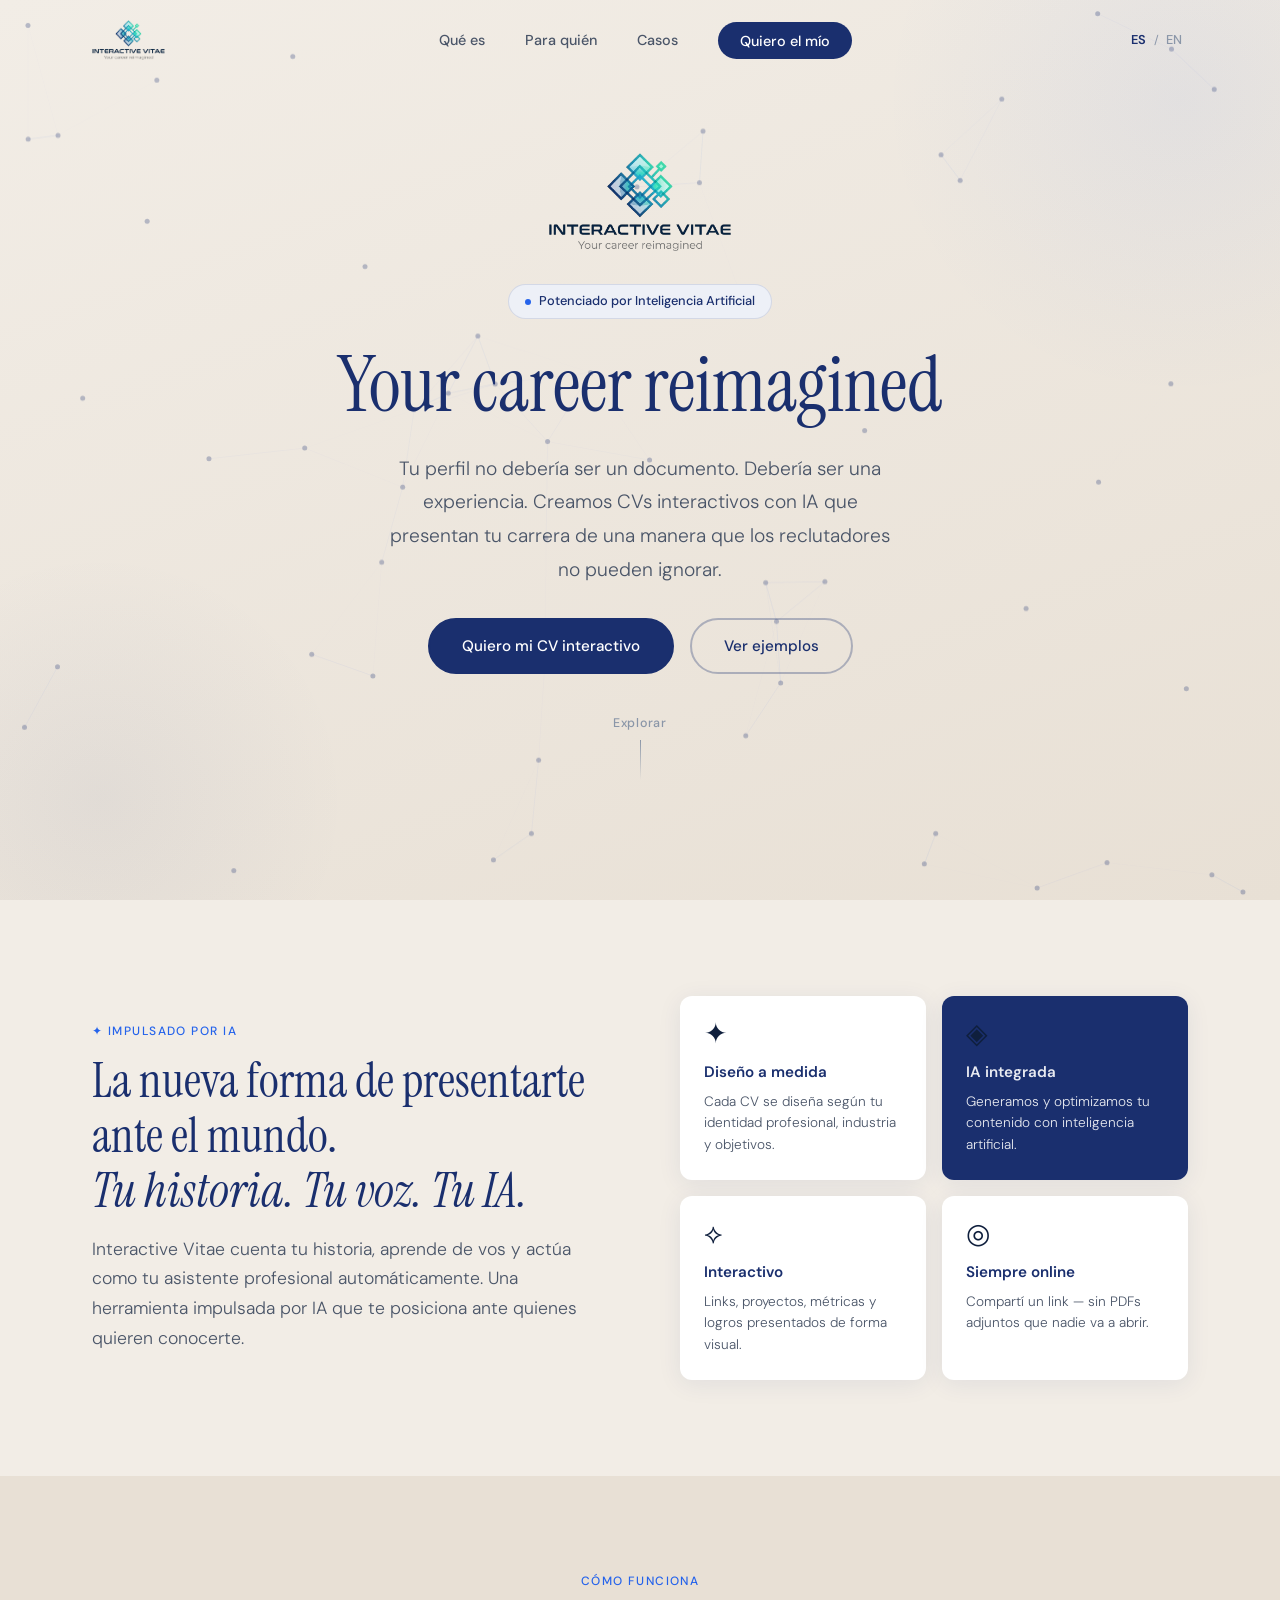
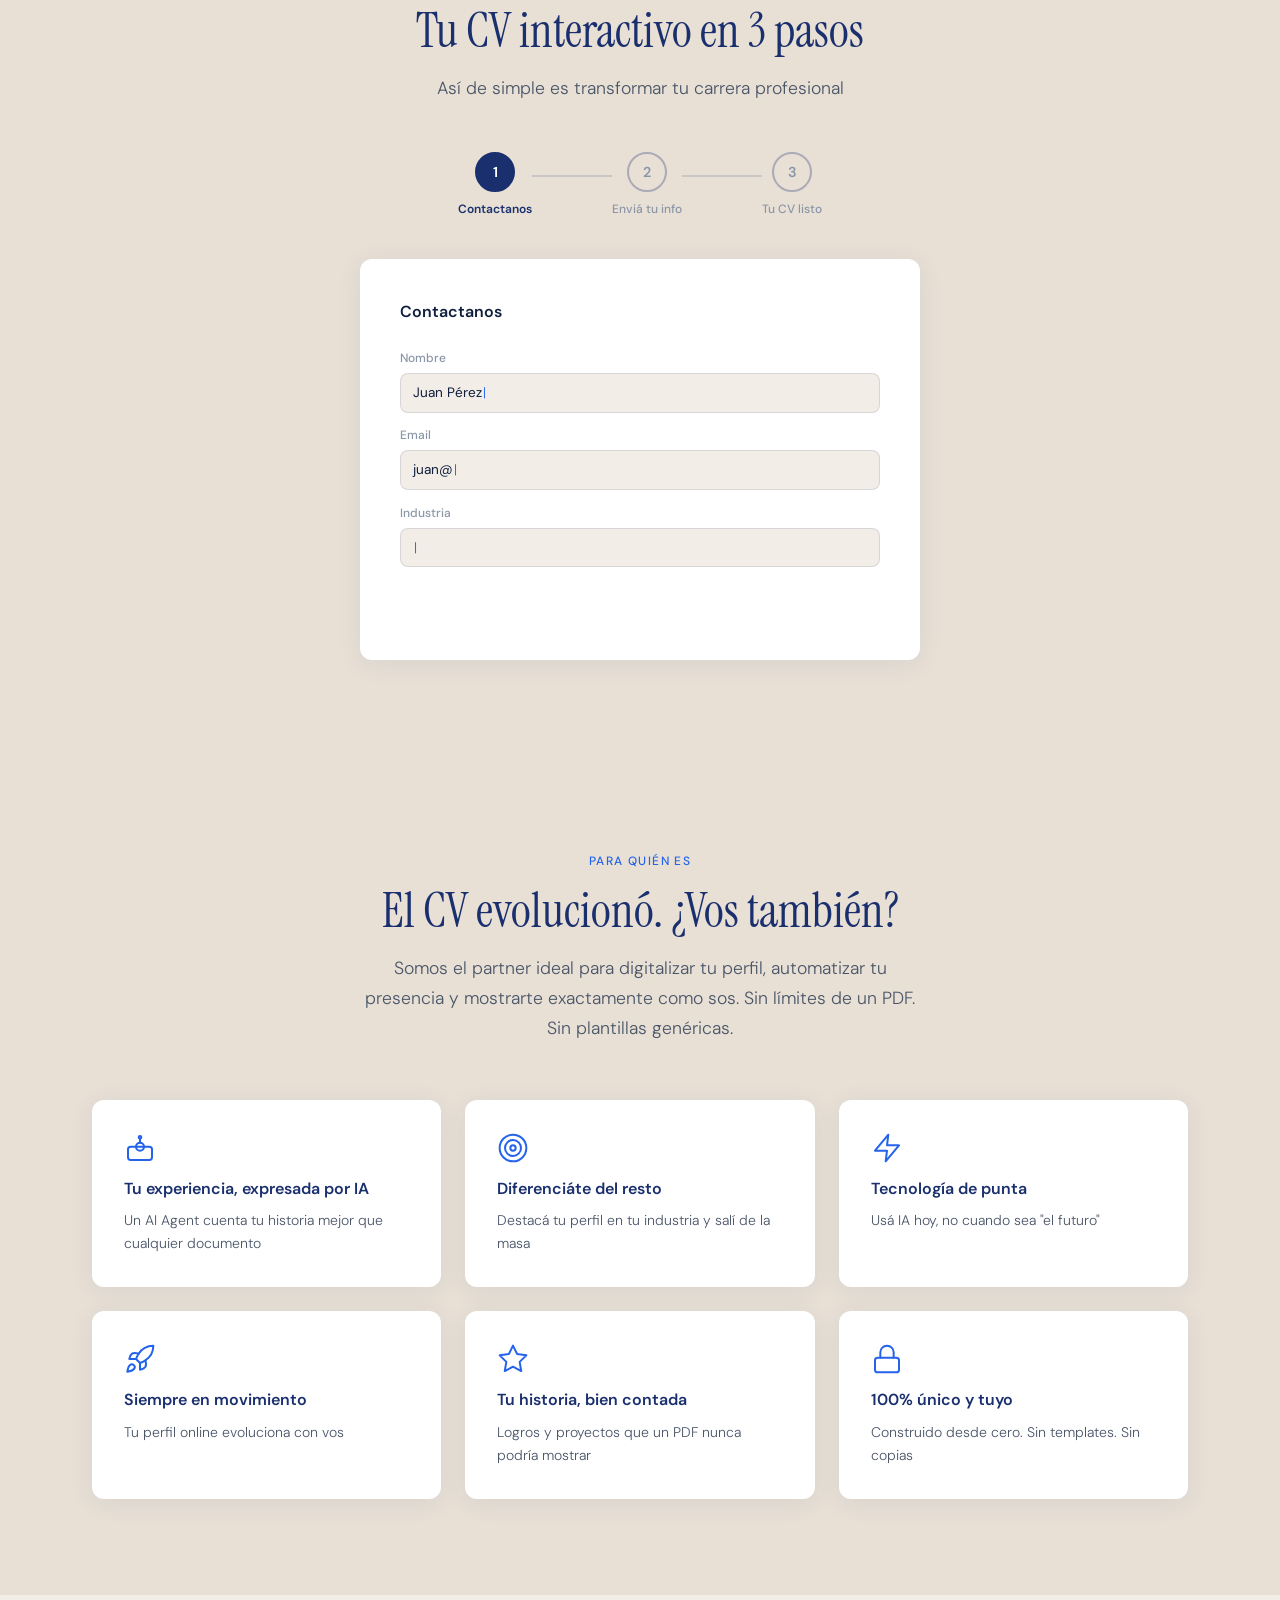
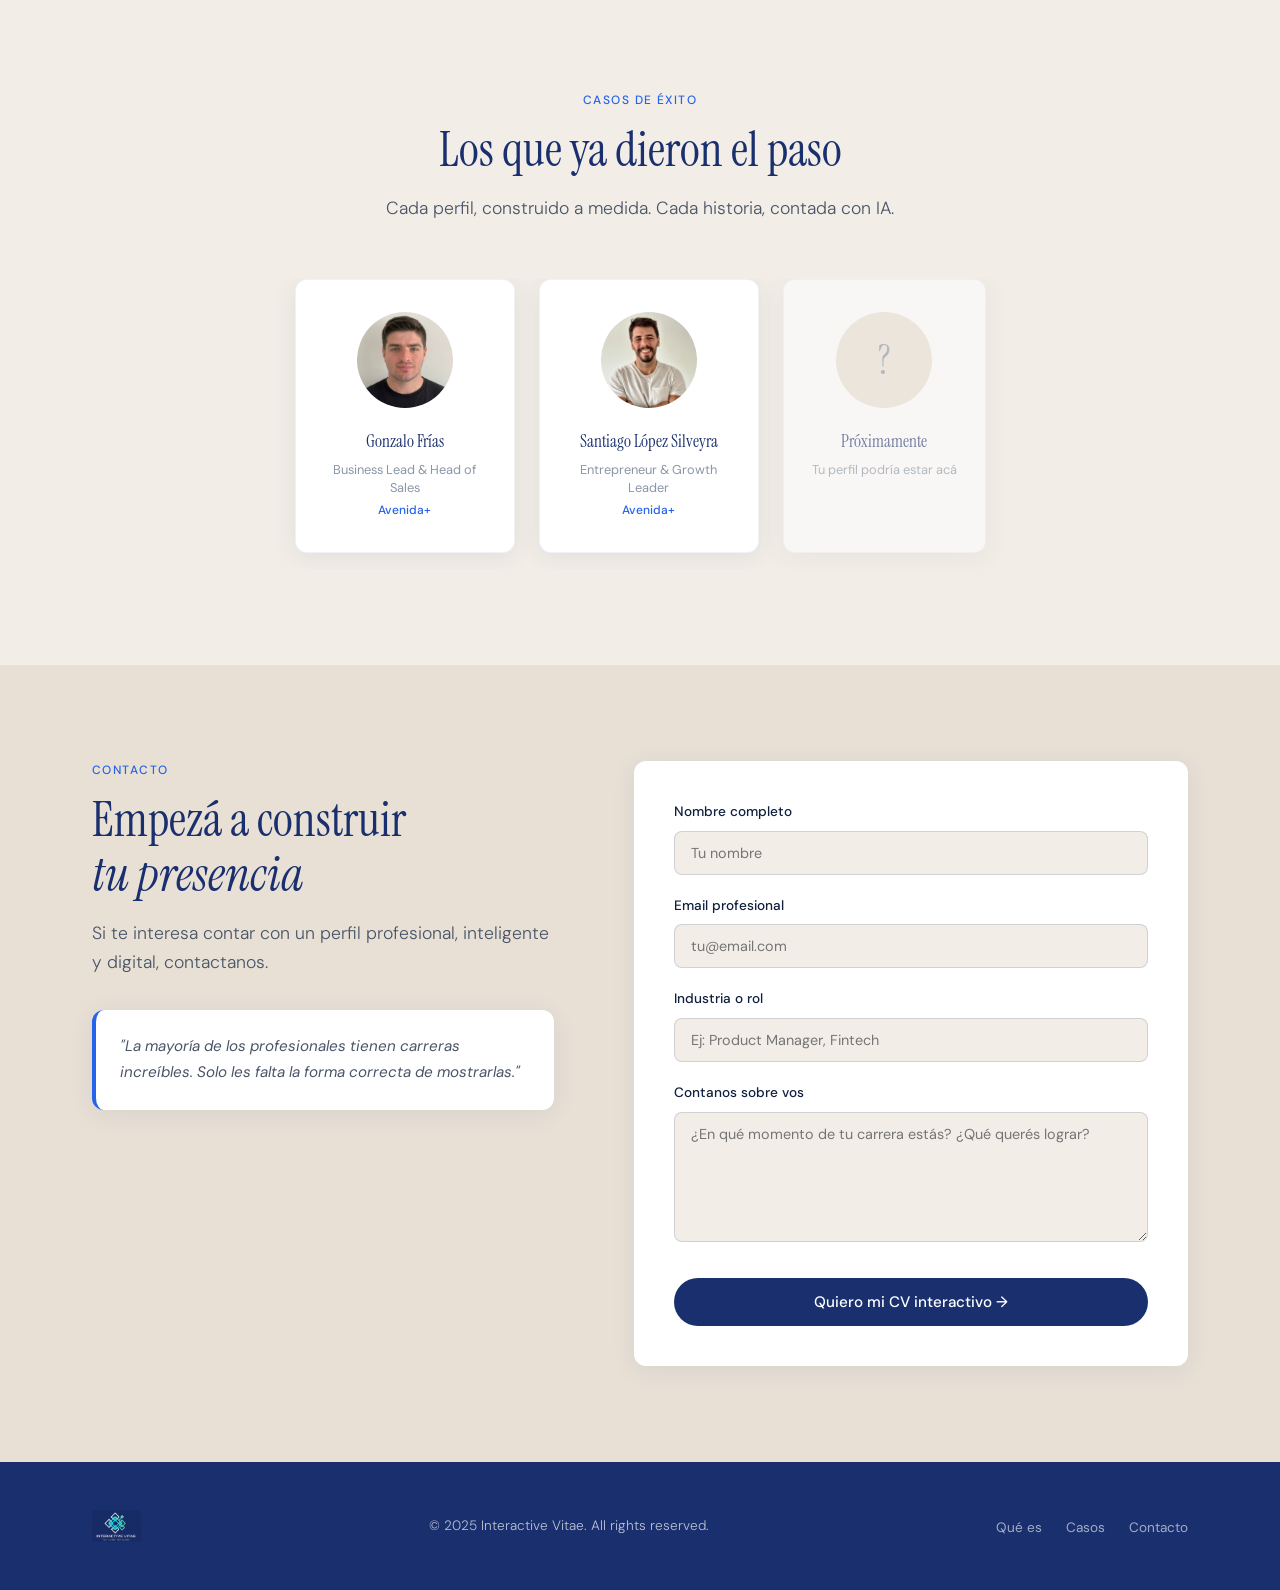
==== index.html @ f50112af "feat: add #demo section (hidden) - ready for future activation" ====
<!DOCTYPE html>
<html lang="es">
<head>
  <meta charset="UTF-8" />
  <meta name="viewport" content="width=device-width, initial-scale=1.0" />
  <title>Interactive Vitae — Your career reimagined</title>
  <meta name="description" content="Interactive Vitae crea CVs interactivos con inteligencia artificial que hacen que tu carrera destaque. Presentá tu perfil profesional de una manera que nunca antes fue posible." />
  <meta property="og:title" content="Interactive Vitae — Your career reimagined" />
  <meta property="og:description" content="CVs interactivos con IA para profesionales que quieren destacar." />
  <meta property="og:type" content="website" />
  <meta property="og:image" content="logo.png" />
  <link rel="icon" type="image/png" href="logo.png" />

  <!-- Google Fonts -->
  <link rel="preconnect" href="https://fonts.googleapis.com" />
  <link rel="preconnect" href="https://fonts.gstatic.com" crossorigin />
  <link href="https://fonts.googleapis.com/css2?family=Instrument+Serif:ital@0;1&family=DM+Sans:wght@300;400;500;600&display=swap" rel="stylesheet" />

  <link rel="stylesheet" href="style.css" />
  <link rel="stylesheet" href="demo.css" />
</head>
<body>

  <!-- ============================================
       NAVBAR
       ============================================ -->
  <nav class="navbar" id="navbar">
    <div class="container">
      <a href="#" class="nav-logo" aria-label="Interactive Vitae">
        <img src="logo.png" alt="Interactive Vitae" />
      </a>

      <ul class="nav-links" id="nav-links">
        <li><a href="#que-es" data-i18n="nav.que-es">Qué es</a></li>
        <li><a href="#que-buscamos" data-i18n="nav.para-quien">Para quién</a></li>
        <li><a href="#casos" data-i18n="nav.casos">Casos</a></li>
        <li><a href="#contacto" class="nav-cta" data-i18n="nav.cta">Quiero el mío</a></li>
      </ul>

      <div class="lang-toggle" id="lang-toggle" aria-label="Cambiar idioma">
        <button class="lang-btn active" data-lang="es">ES</button>
        <span class="lang-sep">/</span>
        <button class="lang-btn" data-lang="en">EN</button>
      </div>

      <button class="nav-hamburger" id="hamburger" aria-label="Abrir menú" aria-expanded="false">
        <span></span>
        <span></span>
        <span></span>
      </button>
    </div>
  </nav>


  <!-- ============================================
       HERO
       ============================================ -->
  <section class="hero" id="inicio">
    <canvas id="hero-canvas" aria-hidden="true"></canvas>
    <div class="container">
      <div class="hero-inner">

        <img src="logo.png" alt="Interactive Vitae" class="hero-logo fade-in" />

        <span class="hero-badge fade-in fade-in-delay-1">
          <span class="dot"></span>
          <span data-i18n="hero.badge">Potenciado por Inteligencia Artificial</span>
        </span>

        <h1 class="fade-in fade-in-delay-2" data-i18n="hero.title">Your career reimagined</h1>

        <p class="hero-subtitle fade-in fade-in-delay-3" data-i18n="hero.subtitle">
          Tu perfil no debería ser un documento. Debería ser una experiencia.
          Creamos CVs interactivos con IA que presentan tu carrera de una
          manera que los reclutadores no pueden ignorar.
        </p>

        <div class="hero-actions fade-in fade-in-delay-4">
          <a href="mailto:interactivevitae@gmail.com?subject=Quiero%20mi%20CV%20interactivo" class="btn btn-primary" data-i18n="hero.btn-primary">Quiero mi CV interactivo</a>
          <a href="#casos" class="btn btn-outline" data-i18n="hero.btn-outline">Ver ejemplos</a>
        </div>

        <div class="hero-scroll fade-in fade-in-delay-5">
          <span data-i18n="hero.scroll">Explorar</span>
          <div class="scroll-line"></div>
        </div>

      </div>
    </div>
  </section>


  <!-- ============================================
       QUE ES INTERACTIVE VITAE
       ============================================ -->
  <section class="que-es" id="que-es">
    <div class="container">

      <div class="que-es-text">
        <p class="section-label fade-in" data-i18n="que-es.label">✦ IMPULSADO POR IA</p>
        <h2 class="section-title fade-in fade-in-delay-1" data-i18n="que-es.title">La nueva forma de presentarte ante el mundo.<br /><em>Tu historia. Tu voz. Tu IA.</em></h2>
        <p class="section-subtitle fade-in fade-in-delay-2" data-i18n="que-es.subtitle">
          Interactive Vitae cuenta tu historia, aprende de vos y actúa como tu asistente profesional automáticamente. Una herramienta impulsada por IA que te posiciona ante quienes quieren conocerte.
        </p>
      </div>

      <div class="que-es-cards">
        <div class="feature-card fade-in">
          <div class="feature-icon">✦</div>
          <h3 data-i18n="que-es.card1.title">Diseño a medida</h3>
          <p data-i18n="que-es.card1.body">Cada CV se diseña según tu identidad profesional, industria y objetivos.</p>
        </div>
        <div class="feature-card accent fade-in fade-in-delay-1">
          <div class="feature-icon">◈</div>
          <h3 data-i18n="que-es.card2.title">IA integrada</h3>
          <p data-i18n="que-es.card2.body">Generamos y optimizamos tu contenido con inteligencia artificial.</p>
        </div>
        <div class="feature-card fade-in fade-in-delay-2">
          <div class="feature-icon">⟡</div>
          <h3 data-i18n="que-es.card3.title">Interactivo</h3>
          <p data-i18n="que-es.card3.body">Links, proyectos, métricas y logros presentados de forma visual.</p>
        </div>
        <div class="feature-card fade-in fade-in-delay-3">
          <div class="feature-icon">◎</div>
          <h3 data-i18n="que-es.card4.title">Siempre online</h3>
          <p data-i18n="que-es.card4.body">Compartí un link — sin PDFs adjuntos que nadie va a abrir.</p>
        </div>
      </div>

    </div>
  </section>


  <!-- ============================================
       CÓMO FUNCIONA
       ============================================ -->
  <section class="como-funciona" id="como-funciona">
    <div class="container">

      <div class="como-funciona-header">
        <p class="section-label fade-in" data-i18n="como.label">CÓMO FUNCIONA</p>
        <h2 class="section-title fade-in fade-in-delay-1" data-i18n="como.title">Tu CV interactivo en 3 pasos</h2>
        <p class="section-subtitle fade-in fade-in-delay-2" data-i18n="como.subtitle">Así de simple es transformar tu carrera profesional</p>
      </div>

      <!-- Indicador de pasos -->
      <div class="como-steps fade-in fade-in-delay-3" id="como-steps">
        <div class="como-step active" data-step="1">
          <div class="step-circle">1</div>
          <span class="step-label" data-i18n="como.step1.label">Contactanos</span>
        </div>
        <div class="como-connector"></div>
        <div class="como-step" data-step="2">
          <div class="step-circle">2</div>
          <span class="step-label" data-i18n="como.step2.label">Enviá tu info</span>
        </div>
        <div class="como-connector"></div>
        <div class="como-step" data-step="3">
          <div class="step-circle">3</div>
          <span class="step-label" data-i18n="como.step3.label">Tu CV listo</span>
        </div>
      </div>

      <!-- Card de demo -->
      <div class="como-card fade-in fade-in-delay-4">

        <!-- Panel 1: Formulario -->
        <div class="como-panel active" id="panel-1">
          <h3 class="como-card-title" data-i18n="como.step1.card-title">Contactanos</h3>
          <div class="demo-form">
            <div class="demo-field">
              <label data-i18n="como.step1.field1">Nombre</label>
              <div class="demo-input"><span class="typed-text" id="type-nombre"></span><span class="demo-cursor">|</span></div>
            </div>
            <div class="demo-field">
              <label data-i18n="como.step1.field2">Email</label>
              <div class="demo-input"><span class="typed-text" id="type-email"></span><span class="demo-cursor">|</span></div>
            </div>
            <div class="demo-field">
              <label data-i18n="como.step1.field3">Industria</label>
              <div class="demo-input"><span class="typed-text" id="type-industria"></span><span class="demo-cursor">|</span></div>
            </div>
            <button class="demo-submit" id="demo-btn" data-i18n="como.step1.btn">Enviar →</button>
          </div>
        </div>

        <!-- Panel 2: Upload -->
        <div class="como-panel" id="panel-2">
          <h3 class="como-card-title" data-i18n="como.step2.card-title">Enviá tu info</h3>
          <div class="demo-upload">
            <div class="upload-zone" id="upload-zone">
              <div class="upload-file-icon">
                <svg width="40" height="48" viewBox="0 0 40 48" fill="none">
                  <rect width="40" height="48" rx="6" fill="#e8e0d5"/>
                  <rect x="6" y="20" width="28" height="3" rx="1.5" fill="#1a2f6e" opacity="0.3"/>
                  <rect x="6" y="27" width="22" height="3" rx="1.5" fill="#1a2f6e" opacity="0.2"/>
                  <rect x="6" y="34" width="16" height="3" rx="1.5" fill="#1a2f6e" opacity="0.15"/>
                  <rect x="6" y="10" width="18" height="3" rx="1.5" fill="#2563eb" opacity="0.6"/>
                </svg>
              </div>
              <span class="upload-filename">curriculum.pdf</span>
              <div class="upload-progress-track">
                <div class="upload-progress-bar" id="upload-bar"></div>
              </div>
              <span class="upload-status" id="upload-status" data-i18n="como.step2.uploading">Subiendo...</span>
            </div>
          </div>
        </div>

        <!-- Panel 3: CV interactivo -->
        <div class="como-panel" id="panel-3">
          <div class="browser-mockup">

            <!-- Barra del browser -->
            <div class="browser-bar reveal-item">
              <div class="browser-dots">
                <span class="dot dot-red"></span>
                <span class="dot dot-yellow"></span>
                <span class="dot dot-green"></span>
              </div>
              <div class="browser-url">interactivitae.com/juan-perez</div>
              <div class="browser-actions">
                <span class="browser-btn">AI Guide</span>
                <span class="browser-lang">ES</span>
                <span class="browser-lang">EN</span>
                <span class="browser-icon">☀</span>
              </div>
            </div>

            <!-- Contenido del CV -->
            <div class="browser-content">

              <!-- Header del perfil -->
              <div class="cv-header reveal-item">
                <div class="cv-avatar">JP</div>
                <div class="cv-info">
                  <div class="cv-name">Juan Pérez</div>
                  <div class="cv-role">Software Developer · Buenos Aires</div>
                  <div class="cv-badge">✦ AI-Powered</div>
                </div>
                <div class="cv-header-tags">
                  <span class="cv-tag">React</span>
                  <span class="cv-tag">Node.js</span>
                  <span class="cv-tag">AI/ML</span>
                </div>
              </div>

              <!-- Experiencia + Skills -->
              <div class="cv-body reveal-item">
                <div class="cv-section-title">Experiencia</div>
                <div class="cv-exp-item">
                  <span class="cv-exp-role">Senior Dev</span>
                  <span class="cv-exp-company">MercadoLibre</span>
                  <span class="cv-exp-years">2021–Presente</span>
                </div>
                <div class="cv-exp-item">
                  <span class="cv-exp-role">Full-Stack</span>
                  <span class="cv-exp-company">Globant</span>
                  <span class="cv-exp-years">2019–2021</span>
                </div>
                <div class="cv-section-title" style="margin-top:0.5rem">Skills</div>
                <div class="cv-tags-row">
                  <span class="cv-tag">React</span>
                  <span class="cv-tag">TypeScript</span>
                  <span class="cv-tag">Node.js</span>
                  <span class="cv-tag">Python</span>
                  <span class="cv-tag">AI/ML</span>
                </div>
              </div>

            </div>

            <!-- Widget flotante de chat -->
            <div class="cv-chat-widget" id="cv-chat-widget">
              <div class="chat-panel" id="chat-panel">
                <div class="chat-panel-header">
                  <span class="chat-panel-robot">🤖</span>
                  <span class="chat-panel-title">AI Assistant</span>
                  <span class="chat-panel-online">Online</span>
                </div>
                <div class="chat-panel-body" id="chat-panel-body"></div>
              </div>
              <div class="chat-widget-btn" id="chat-widget-btn">
                <svg width="15" height="15" viewBox="0 0 24 24" fill="none" stroke="white" stroke-width="2.5" stroke-linecap="round" stroke-linejoin="round">
                  <path d="M21 15a2 2 0 0 1-2 2H7l-4 4V5a2 2 0 0 1 2-2h14a2 2 0 0 1 2 2z"/>
                </svg>
              </div>
            </div>

          </div>
        </div>

      </div>
    </div>
  </section>


  <!-- ============================================
       DEMO ANIMADA
       ============================================ -->
  <section id="demo">
    <p class="demo-eyebrow">Interactive Vitae</p>
    <h2 class="demo-title">See it in action</h2>
    <p class="demo-subtitle">Watch your CV come alive</p>

    <div class="demo-progress-bar">
      <div class="demo-progress-fill" id="demoPF"></div>
    </div>

    <div class="demo-browser light" id="demoBrowser">
      <div class="demo-bar light" id="demoBar">
        <div class="demo-dots">
          <span class="demo-dot-r"></span>
          <span class="demo-dot-y"></span>
          <span class="demo-dot-g"></span>
        </div>
        <div class="demo-url light" id="demoUrl">interactivitae.com/juan-perez</div>
        <div class="demo-hbtns">
          <div style="position:relative;display:inline-flex;align-items:center;">
            <button class="demo-guide-btn" id="demoGuideBtn">⊙ AI Guide</button>
            <div class="demo-touch-ring" id="demoTrGuide" style="top:-5px;left:-5px;width:76px;height:28px;border-radius:20px;"></div>
          </div>
          <div style="position:relative;display:inline-flex;align-items:center;">
            <div class="demo-lang-grp" id="demoLangGrp">
              <button class="demo-lang-btn active" id="demoEs">ES</button>
              <button class="demo-lang-btn inactive" id="demoEn">EN</button>
            </div>
            <div class="demo-touch-ring" id="demoTrLang" style="top:-5px;left:-5px;width:52px;height:28px;border-radius:20px;"></div>
          </div>
          <div style="position:relative;display:inline-flex;align-items:center;">
            <button class="demo-theme-btn" id="demoThemeBtn">☀</button>
            <div class="demo-touch-ring" id="demoTrTheme" style="top:-5px;left:-5px;width:30px;height:30px;border-radius:50%;"></div>
          </div>
        </div>
      </div>

      <div class="demo-content light" id="demoContent">
        <div class="demo-cv-layer">

          <div class="demo-profile-row" id="demoPR">
            <div class="demo-avatar" id="demoAv">JP</div>
            <div style="flex:1;">
              <div class="demo-p-name" id="demoPName">Juan Pérez</div>
              <div class="demo-p-role" id="demoPRole">Software Developer · Buenos Aires</div>
              <div style="display:flex;gap:4px;margin-top:3px;flex-wrap:wrap;">
                <span class="demo-chip light" id="dck1">React</span>
                <span class="demo-chip light" id="dck2">Node.js</span>
                <span class="demo-chip light" id="dck3">AI/ML</span>
              </div>
            </div>
            <span class="demo-ai-badge light" id="demoAib">✦ AI-Powered</span>
          </div>

          <div class="demo-section" id="ds0">
            <div class="demo-sec-head light" id="dsh0">
              <span style="font-size:11px;">👤</span>
              <span class="demo-sec-label light" id="dl0">Sobre mí</span>
            </div>
            <div class="demo-exp-card light" id="demoAbout" style="font-size:9px;line-height:1.5;">Software developer with 5+ years building AI-powered web solutions.</div>
            <div class="guide-tip">Your summary — first impression ✦</div>
          </div>

          <div class="demo-section" id="ds1">
            <div class="demo-sec-head light" id="dsh1">
              <span style="font-size:11px;">💼</span>
              <span class="demo-sec-label light" id="dl1">Experiencia</span>
            </div>
            <div class="demo-exp-card light">Senior Dev — MercadoLibre (2021–Present)</div>
            <div class="demo-exp-card light">Full-Stack — Globant (2019–2021)</div>
            <div class="demo-exp-card light">Jr. Developer — Accenture (2017–2019)</div>
            <div class="guide-tip">Work history — most important ✦</div>
          </div>

          <div class="demo-section" id="ds2">
            <div class="demo-sec-head light" id="dsh2">
              <span style="font-size:11px;">⟨⟩</span>
              <span class="demo-sec-label light" id="dl2">Skills</span>
            </div>
            <div style="display:flex;gap:4px;flex-wrap:wrap;">
              <span class="demo-chip light" id="dsk1">React</span>
              <span class="demo-chip light" id="dsk2">TypeScript</span>
              <span class="demo-chip light" id="dsk3">Node.js</span>
              <span class="demo-chip light" id="dsk4">Python</span>
              <span class="demo-chip light" id="dsk5">AI/ML</span>
            </div>
            <div class="guide-tip">Top skills — recruiters scan this ✦</div>
          </div>

          <div class="demo-section" id="ds3">
            <div class="demo-sec-head light" id="dsh3">
              <span style="font-size:11px;">📞</span>
              <span class="demo-sec-label light" id="dl3">Contacto</span>
            </div>
            <div style="display:flex;gap:4px;flex-wrap:wrap;">
              <span class="demo-chip light">LinkedIn</span>
              <span class="demo-chip light">Download CV</span>
              <span class="demo-chip light">Contactar</span>
            </div>
            <div class="guide-tip">Make it easy to reach you ✦</div>
          </div>

        </div>

        <!-- Chat panel -->
        <div class="demo-chat-panel" id="demoChatPanel">
          <div class="demo-chat-header">
            <div style="display:flex;align-items:center;gap:5px;">
              <div class="demo-bot-icon">
                <svg width="12" height="12" viewBox="0 0 24 24" fill="#fff"><path d="M12 2a2 2 0 012 2 2 2 0 01-2 2 2 2 0 01-2-2 2 2 0 012-2zm8 7H4a2 2 0 00-2 2v8a2 2 0 002 2h16a2 2 0 002-2v-8a2 2 0 00-2-2zM9 17H7v-5h2v5zm8 0h-2v-5h2v5zm-4 0h-2v-5h2v5z"/></svg>
              </div>
              <span style="font-size:10px;font-weight:600;color:#fff;">Juan Pérez Personal Assistant</span>
            </div>
            <span class="demo-online">Online</span>
          </div>
          <div class="demo-chat-msgs" id="demoChatMsgs"></div>
        </div>

        <!-- FAB siempre visible -->
        <div class="demo-fab" id="demoFab">
          <svg width="15" height="15" viewBox="0 0 24 24" fill="#fff"><path d="M20 2H4c-1.1 0-2 .9-2 2v18l4-4h14c1.1 0 2-.9 2-2V4c0-1.1-.9-2-2-2z"/></svg>
        </div>
        <div class="demo-touch-ring" id="demoTrFab" style="position:absolute;bottom:5px;right:5px;width:42px;height:42px;border-radius:50%;"></div>

        <!-- CTA -->
        <div class="demo-cta" id="demoCtaScreen">
          <div style="font-size:10px;color:#818cf8;letter-spacing:1.5px;text-transform:uppercase;">Interactive Vitae</div>
          <div class="demo-cta-title">More than a CV.<br><em>Your professional identity.</em></div>
          <p style="font-size:11px;color:#94a3b8;text-align:center;">Let your profile speak for you.</p>
          <button class="demo-cta-btn">Get yours today →</button>
        </div>

      </div>
    </div>

    <p class="demo-caption" id="demoCap"></p>
  </section>


  <!-- ============================================
       QUE BUSCAMOS
       ============================================ -->
  <section class="que-buscamos" id="que-buscamos">
    <div class="container">

      <p class="section-label fade-in" data-i18n="buscamos.label">Para quién es</p>
      <h2 class="section-title fade-in fade-in-delay-1" data-i18n="buscamos.title">Profesionales que quieren<br /><em>más que un PDF</em></h2>
      <p class="section-subtitle fade-in fade-in-delay-2" data-i18n="buscamos.subtitle">
        No hacemos CVs genéricos. Trabajamos con profesionales que entienden que
        su imagen online importa y quieren diferenciarse de verdad.
      </p>

      <div class="buscamos-grid">

        <div class="buscamos-item fade-in">
          <div class="buscamos-icon">
            <svg width="32" height="32" viewBox="0 0 24 24" fill="none" stroke="#2563eb" stroke-width="1.5" stroke-linecap="round" stroke-linejoin="round">
              <rect x="3" y="11" width="18" height="10" rx="2"/><circle cx="12" cy="11" r="3"/><path d="M12 8V5"/><circle cx="12" cy="4" r="1"/>
            </svg>
          </div>
          <h3 data-i18n="buscamos.item1.title">Tu experiencia, expresada por IA</h3>
          <p data-i18n="buscamos.item1.body">Un AI Agent cuenta tu historia mejor que cualquier documento</p>
        </div>

        <div class="buscamos-item fade-in fade-in-delay-1">
          <div class="buscamos-icon">
            <svg width="32" height="32" viewBox="0 0 24 24" fill="none" stroke="#2563eb" stroke-width="1.5" stroke-linecap="round" stroke-linejoin="round">
              <circle cx="12" cy="12" r="10"/><circle cx="12" cy="12" r="6"/><circle cx="12" cy="12" r="2"/>
            </svg>
          </div>
          <h3 data-i18n="buscamos.item2.title">Diferenciáte del resto</h3>
          <p data-i18n="buscamos.item2.body">Destacá tu perfil en tu industria y salí de la masa</p>
        </div>

        <div class="buscamos-item fade-in fade-in-delay-2">
          <div class="buscamos-icon">
            <svg width="32" height="32" viewBox="0 0 24 24" fill="none" stroke="#2563eb" stroke-width="1.5" stroke-linecap="round" stroke-linejoin="round">
              <path d="M13 2L3 14h9l-1 8 10-12h-9l1-8z"/>
            </svg>
          </div>
          <h3 data-i18n="buscamos.item3.title">Tecnología de punta</h3>
          <p data-i18n="buscamos.item3.body">Usá IA hoy, no cuando sea "el futuro"</p>
        </div>

        <div class="buscamos-item fade-in fade-in-delay-1">
          <div class="buscamos-icon">
            <svg width="32" height="32" viewBox="0 0 24 24" fill="none" stroke="#2563eb" stroke-width="1.5" stroke-linecap="round" stroke-linejoin="round">
              <path d="M4.5 16.5c-1.5 1.26-2 5-2 5s3.74-.5 5-2c.71-.84.7-2.13-.09-2.91a2.18 2.18 0 0 0-2.91-.09z"/><path d="m12 15-3-3a22 22 0 0 1 2-3.95A12.88 12.88 0 0 1 22 2c0 2.72-.78 7.5-6 11a22.35 22.35 0 0 1-4 2z"/><path d="M9 12H4s.55-3.03 2-4c1.62-1.08 5 0 5 0"/><path d="M12 15v5s3.03-.55 4-2c1.08-1.62 0-5 0-5"/>
            </svg>
          </div>
          <h3 data-i18n="buscamos.item4.title">Siempre en movimiento</h3>
          <p data-i18n="buscamos.item4.body">Tu perfil online evoluciona con vos</p>
        </div>

        <div class="buscamos-item fade-in fade-in-delay-2">
          <div class="buscamos-icon">
            <svg width="32" height="32" viewBox="0 0 24 24" fill="none" stroke="#2563eb" stroke-width="1.5" stroke-linecap="round" stroke-linejoin="round">
              <polygon points="12 2 15.09 8.26 22 9.27 17 14.14 18.18 21.02 12 17.77 5.82 21.02 7 14.14 2 9.27 8.91 8.26 12 2"/>
            </svg>
          </div>
          <h3 data-i18n="buscamos.item5.title">Tu historia, bien contada</h3>
          <p data-i18n="buscamos.item5.body">Logros y proyectos que un PDF nunca podría mostrar</p>
        </div>

        <div class="buscamos-item fade-in fade-in-delay-3">
          <div class="buscamos-icon">
            <svg width="32" height="32" viewBox="0 0 24 24" fill="none" stroke="#2563eb" stroke-width="1.5" stroke-linecap="round" stroke-linejoin="round">
              <rect x="3" y="11" width="18" height="11" rx="2"/><path d="M7 11V7a5 5 0 0 1 10 0v4"/>
            </svg>
          </div>
          <h3 data-i18n="buscamos.item6.title">100% único y tuyo</h3>
          <p data-i18n="buscamos.item6.body">Construido desde cero. Sin templates. Sin copias</p>
        </div>

      </div>

    </div>
  </section>


  <!-- ============================================
       CASOS DE EXITO
       ============================================ -->
  <section class="casos" id="casos">
    <div class="container">

      <p class="section-label fade-in" data-i18n="casos.label">CASOS DE ÉXITO</p>
      <h2 class="section-title fade-in fade-in-delay-1" data-i18n="casos.title">Los que ya dieron el paso</h2>
      <p class="section-subtitle fade-in fade-in-delay-2" data-i18n="casos.subtitle">
        Cada perfil, construido a medida. Cada historia, contada con IA.
      </p>

      <div class="casos-carousel fade-in fade-in-delay-3">
        <button class="casos-nav casos-nav--prev" aria-label="Anterior">&#8249;</button>

        <div class="casos-scroll">

          <!-- Card 1: Gonzalo Frías -->
          <a href="https://frias-cv.netlify.app/" target="_blank" rel="noopener noreferrer" class="caso-card">
            <div class="caso-photo-wrap">
              <img src="foto-gonzalo.jpeg" alt="Gonzalo Frías" class="caso-photo" />
            </div>
            <h3 class="caso-name">Gonzalo Frías</h3>
            <p class="caso-role" data-i18n="casos.card1.role">Business Lead & Head of Sales</p>
            <p class="caso-empresa">Avenida+</p>
          </a>

          <!-- Card 2: Santiago López Silveyra -->
          <a href="https://santiago-lopez-silveyra-interactive.netlify.app/" target="_blank" rel="noopener noreferrer" class="caso-card">
            <div class="caso-photo-wrap">
              <img src="foto-santiago.jpeg" alt="Santiago López Silveyra" class="caso-photo" />
            </div>
            <h3 class="caso-name">Santiago López Silveyra</h3>
            <p class="caso-role" data-i18n="casos.card2.role">Entrepreneur & Growth Leader</p>
            <p class="caso-empresa">Avenida+</p>
          </a>

          <!-- Card 3: Placeholder -->
          <div class="caso-card caso-card--placeholder">
            <div class="caso-photo-wrap">
              <div class="caso-photo-placeholder">?</div>
            </div>
            <h3 class="caso-name" data-i18n="casos.card3.name">Próximamente</h3>
            <p class="caso-role" data-i18n="casos.card3.role">Tu perfil podría estar acá</p>
          </div>

        </div>

        <button class="casos-nav casos-nav--next" aria-label="Siguiente">&#8250;</button>

        <div class="casos-dots">
          <span class="caso-dot active"></span>
          <span class="caso-dot"></span>
          <span class="caso-dot"></span>
        </div>
      </div>

    </div>
  </section>


  <!-- ============================================
       CONTACTO
       ============================================ -->
  <section class="contacto" id="contacto">
    <div class="container">

      <div class="contacto-text">
        <p class="section-label fade-in" data-i18n="contacto.label">Contacto</p>
        <h2 class="section-title fade-in fade-in-delay-1" data-i18n="contacto.title">Empezá a construir<br /><em>tu presencia</em></h2>
        <p class="section-subtitle fade-in fade-in-delay-2" data-i18n="contacto.subtitle">
          Si te interesa contar con un perfil profesional, inteligente y digital, contactanos.
        </p>

        <div class="contacto-highlight fade-in fade-in-delay-3">
          <p data-i18n="contacto.quote">
            "La mayoría de los profesionales tienen carreras increíbles.
            Solo les falta la forma correcta de mostrarlas."
          </p>
        </div>
      </div>

      <div class="contacto-form fade-in fade-in-delay-1">
        <form name="contacto" method="POST" action="/gracias.html" data-netlify="true" netlify-honeypot="bot-field">
          <input type="hidden" name="form-name" value="contacto" />
          <input type="hidden" name="subject" value="Nuevo contacto - Interactive Vitae" />

          <!-- Honeypot anti-spam -->
          <div class="form-honeypot">
            <label>No completar: <input name="bot-field" /></label>
          </div>

          <div class="form-group">
            <label for="nombre" data-i18n="contacto.form.nombre-label">Nombre completo</label>
            <input
              type="text"
              id="nombre"
              name="nombre"
              placeholder="Tu nombre"
              data-i18n-placeholder="contacto.form.nombre-placeholder"
              required
              autocomplete="name"
            />
          </div>

          <div class="form-group">
            <label for="email" data-i18n="contacto.form.email-label">Email profesional</label>
            <input
              type="email"
              id="email"
              name="email"
              placeholder="tu@email.com"
              data-i18n-placeholder="contacto.form.email-placeholder"
              required
              autocomplete="email"
            />
          </div>

          <div class="form-group">
            <label for="industria" data-i18n="contacto.form.industria-label">Industria o rol</label>
            <input
              type="text"
              id="industria"
              name="industria"
              placeholder="Ej: Product Manager, Fintech"
              data-i18n-placeholder="contacto.form.industria-placeholder"
            />
          </div>

          <div class="form-group">
            <label for="mensaje" data-i18n="contacto.form.mensaje-label">Contanos sobre vos</label>
            <textarea
              id="mensaje"
              name="mensaje"
              placeholder="¿En qué momento de tu carrera estás? ¿Qué querés lograr?"
              data-i18n-placeholder="contacto.form.mensaje-placeholder"
              required
            ></textarea>
          </div>

          <button type="submit" class="form-submit" data-i18n="contacto.form.submit">Quiero mi CV interactivo →</button>
        </form>
      </div>

    </div>
  </section>


  <!-- ============================================
       FOOTER
       ============================================ -->
  <footer class="footer">
    <div class="container">
      <div class="footer-logo">
        <img src="logo-white.png" alt="Interactive Vitae" />
      </div>
      <p class="footer-copy" data-i18n="footer.copy">© 2025 Interactive Vitae. All rights reserved.</p>
      <ul class="footer-links">
        <li><a href="#que-es" data-i18n="footer.link1">Qué es</a></li>
        <li><a href="#casos" data-i18n="footer.link2">Casos</a></li>
        <li><a href="#contacto" data-i18n="footer.link3">Contacto</a></li>
      </ul>
    </div>
  </footer>


  <script src="script.js"></script>
  <script src="demo.js"></script>
</body>
</html>
---- style.css ----
/* ============================================
   VARIABLES & RESET
   ============================================ */
:root {
  --bg-primary: #f2ede6;
  --bg-secondary: #e8e0d5;
  --navy: #1a2f6e;
  --navy-light: #2d4499;
  --accent: #2563eb;
  --text-dark: #0f1f3d;
  --text-mid: #4a5568;
  --text-soft: #8a96a8;
  --tags: #edf0f7;
  --card: #ffffff;

  --font-serif: 'Instrument Serif', Georgia, serif;
  --font-sans: 'DM Sans', system-ui, sans-serif;

  --radius: 12px;
  --radius-sm: 8px;
  --shadow: 0 4px 24px rgba(26, 47, 110, 0.08);
  --shadow-hover: 0 8px 40px rgba(26, 47, 110, 0.15);
  --transition: 0.25s ease;
}

*, *::before, *::after {
  box-sizing: border-box;
  margin: 0;
  padding: 0;
}

html {
  scroll-behavior: smooth;
}

body {
  font-family: var(--font-sans);
  font-weight: 400;
  color: var(--text-dark);
  background-color: var(--bg-primary);
  line-height: 1.6;
  -webkit-font-smoothing: antialiased;
}

img {
  max-width: 100%;
  height: auto;
  display: block;
}

a {
  text-decoration: none;
  color: inherit;
}

/* ============================================
   TYPOGRAPHY HELPERS
   ============================================ */
.section-label {
  font-family: var(--font-sans);
  font-weight: 500;
  font-size: 0.75rem;
  letter-spacing: 0.12em;
  text-transform: uppercase;
  color: var(--accent);
  margin-bottom: 0.75rem;
}

.section-title {
  font-family: var(--font-serif);
  font-size: clamp(2rem, 4vw, 3rem);
  font-weight: 400;
  color: var(--navy);
  line-height: 1.15;
  margin-bottom: 1rem;
}

.section-subtitle {
  font-size: 1.1rem;
  font-weight: 300;
  color: var(--text-mid);
  max-width: 560px;
  line-height: 1.7;
}

/* ============================================
   LAYOUT
   ============================================ */
.container {
  width: 100%;
  max-width: 1160px;
  margin: 0 auto;
  padding: 0 2rem;
}

section {
  padding: 6rem 0;
}

/* ============================================
   NAVBAR
   ============================================ */
.navbar {
  position: fixed;
  top: 0;
  left: 0;
  right: 0;
  z-index: 1000;
  padding: 1.25rem 0;
  transition: background var(--transition), box-shadow var(--transition), padding var(--transition);
}

.navbar.scrolled {
  background: rgba(242, 237, 230, 0.95);
  backdrop-filter: blur(12px);
  -webkit-backdrop-filter: blur(12px);
  box-shadow: 0 2px 20px rgba(26, 47, 110, 0.08);
  padding: 0.875rem 0;
}

.navbar .container {
  display: flex;
  align-items: center;
  justify-content: space-between;
}

.nav-logo img {
  height: 40px;
  width: auto;
}

.nav-links {
  display: flex;
  align-items: center;
  gap: 2.5rem;
  list-style: none;
}

.nav-links a {
  font-size: 0.9rem;
  font-weight: 500;
  color: var(--text-mid);
  transition: color var(--transition);
}

.nav-links a:hover {
  color: var(--navy);
}

.nav-cta {
  background: var(--navy) !important;
  color: #fff !important;
  padding: 0.6rem 1.4rem;
  border-radius: 50px;
  transition: background var(--transition), transform var(--transition) !important;
}

.nav-cta:hover {
  background: var(--navy-light) !important;
  transform: translateY(-1px);
}

.nav-hamburger {
  display: none;
  flex-direction: column;
  gap: 5px;
  cursor: pointer;
  padding: 4px;
  background: none;
  border: none;
}

.nav-hamburger span {
  display: block;
  width: 24px;
  height: 2px;
  background: var(--navy);
  border-radius: 2px;
  transition: transform var(--transition), opacity var(--transition);
}

.nav-hamburger.open span:nth-child(1) {
  transform: translateY(7px) rotate(45deg);
}
.nav-hamburger.open span:nth-child(2) {
  opacity: 0;
}
.nav-hamburger.open span:nth-child(3) {
  transform: translateY(-7px) rotate(-45deg);
}

.lang-toggle {
  display: flex;
  align-items: center;
  gap: 2px;
}

.lang-btn {
  background: none;
  border: none;
  font-family: var(--font-sans);
  font-size: 0.8rem;
  font-weight: 500;
  color: var(--text-soft);
  cursor: pointer;
  padding: 0.2rem 0.35rem;
  border-radius: 4px;
  transition: color var(--transition);
  line-height: 1;
}

.lang-btn.active {
  color: var(--navy);
  font-weight: 600;
}

.lang-btn:hover {
  color: var(--text-dark);
}

.lang-sep {
  color: var(--text-soft);
  font-size: 0.75rem;
  user-select: none;
  line-height: 1;
}

/* ============================================
   HERO
   ============================================ */
.hero {
  min-height: 100vh;
  display: flex;
  align-items: center;
  justify-content: center;
  text-align: center;
  padding: 7rem 0 5rem;
  background: linear-gradient(160deg, var(--bg-primary) 0%, var(--bg-secondary) 100%);
  position: relative;
  overflow: hidden;
}

#hero-canvas {
  position: absolute;
  top: 0;
  left: 0;
  width: 100%;
  height: 100%;
  pointer-events: none;
  z-index: 0;
}

.hero::before {
  content: '';
  position: absolute;
  top: -200px;
  right: -200px;
  width: 600px;
  height: 600px;
  background: radial-gradient(circle, rgba(37, 99, 235, 0.06) 0%, transparent 70%);
  pointer-events: none;
}

.hero::after {
  content: '';
  position: absolute;
  bottom: -150px;
  left: -150px;
  width: 500px;
  height: 500px;
  background: radial-gradient(circle, rgba(26, 47, 110, 0.05) 0%, transparent 70%);
  pointer-events: none;
}

.hero-inner {
  position: relative;
  z-index: 1;
  display: flex;
  flex-direction: column;
  align-items: center;
  gap: 1.5rem;
}

.hero-logo {
  height: 100px;
  width: auto;
  margin-bottom: 0.5rem;
}

.hero-badge {
  display: inline-flex;
  align-items: center;
  gap: 0.5rem;
  background: var(--tags);
  color: var(--navy);
  font-size: 0.8rem;
  font-weight: 500;
  padding: 0.4rem 1rem;
  border-radius: 50px;
  border: 1px solid rgba(26, 47, 110, 0.12);
}

.hero-badge .dot {
  width: 6px;
  height: 6px;
  background: var(--accent);
  border-radius: 50%;
  flex-shrink: 0;
}

.hero h1 {
  font-family: var(--font-serif);
  font-size: clamp(2.8rem, 6vw, 5rem);
  font-weight: 400;
  color: var(--navy);
  line-height: 1.1;
  max-width: 720px;
}

.hero-subtitle {
  font-size: clamp(1rem, 2vw, 1.2rem);
  font-weight: 300;
  color: var(--text-mid);
  max-width: 520px;
  line-height: 1.75;
}

.hero-actions {
  display: flex;
  gap: 1rem;
  flex-wrap: wrap;
  justify-content: center;
  margin-top: 0.5rem;
}

.btn {
  display: inline-flex;
  align-items: center;
  gap: 0.5rem;
  padding: 0.85rem 2rem;
  border-radius: 50px;
  font-family: var(--font-sans);
  font-size: 0.95rem;
  font-weight: 500;
  cursor: pointer;
  transition: transform var(--transition), box-shadow var(--transition), background var(--transition);
  border: 2px solid transparent;
}

.btn-primary {
  background: var(--navy);
  color: #fff;
  border-color: var(--navy);
}

.btn-primary:hover {
  background: var(--navy-light);
  border-color: var(--navy-light);
  transform: translateY(-2px);
  box-shadow: 0 8px 24px rgba(26, 47, 110, 0.25);
}

.btn-outline {
  background: transparent;
  color: var(--navy);
  border-color: rgba(26, 47, 110, 0.3);
}

.btn-outline:hover {
  border-color: var(--navy);
  transform: translateY(-2px);
  box-shadow: 0 8px 24px rgba(26, 47, 110, 0.1);
}

.hero-scroll {
  margin-top: 1rem;
  display: flex;
  flex-direction: column;
  align-items: center;
  gap: 0.4rem;
  color: var(--text-soft);
  font-size: 0.78rem;
  font-weight: 500;
  letter-spacing: 0.06em;
}

.scroll-line {
  width: 1px;
  height: 40px;
  background: linear-gradient(to bottom, var(--text-soft), transparent);
}

/* ============================================
   QUE ES
   ============================================ */
.que-es {
  background: var(--bg-primary);
}

.que-es .container {
  display: grid;
  grid-template-columns: 1fr 1fr;
  gap: 5rem;
  align-items: center;
}

.que-es-text {}

.que-es-cards {
  display: grid;
  grid-template-columns: 1fr 1fr;
  gap: 1rem;
}

.feature-card {
  background: var(--card);
  border-radius: var(--radius);
  padding: 1.5rem;
  box-shadow: var(--shadow);
  transition: transform var(--transition), box-shadow var(--transition);
}

.feature-card:hover {
  transform: translateY(-4px);
  box-shadow: var(--shadow-hover);
}

.feature-icon {
  font-size: 1.75rem;
  margin-bottom: 0.75rem;
  line-height: 1;
}

.feature-card h3 {
  font-family: var(--font-sans);
  font-size: 0.95rem;
  font-weight: 600;
  color: var(--navy);
  margin-bottom: 0.4rem;
}

.feature-card p {
  font-size: 0.85rem;
  font-weight: 300;
  color: var(--text-mid);
  line-height: 1.6;
}

.feature-card.accent {
  background: var(--navy);
}

.feature-card.accent h3,
.feature-card.accent p {
  color: rgba(255,255,255,0.9);
}

/* ============================================
   QUE BUSCAMOS
   ============================================ */
.que-buscamos {
  background: var(--bg-secondary);
}

.que-buscamos .container {
  text-align: center;
}

.que-buscamos .section-subtitle {
  margin: 0 auto 3.5rem;
}

.buscamos-grid {
  display: grid;
  grid-template-columns: repeat(3, 1fr);
  gap: 1.5rem;
  text-align: left;
}

.buscamos-item {
  background: var(--card);
  border-radius: var(--radius);
  padding: 2rem;
  box-shadow: var(--shadow);
  transition: transform var(--transition), box-shadow var(--transition);
}

.buscamos-item:hover {
  transform: translateY(-4px);
  box-shadow: var(--shadow-hover);
}

.buscamos-icon {
  display: flex;
  align-items: center;
  margin-bottom: 0.75rem;
}

.buscamos-item h3 {
  font-size: 1rem;
  font-weight: 600;
  color: var(--navy);
  margin-bottom: 0.5rem;
}

.buscamos-item p {
  font-size: 0.875rem;
  font-weight: 300;
  color: var(--text-mid);
  line-height: 1.65;
}

/* ============================================
   CASOS DE EXITO
   ============================================ */
.casos {
  background: var(--bg-primary);
}

.casos .container {
  text-align: center;
}

.casos .section-subtitle {
  margin: 0 auto 3.5rem;
}

.casos-carousel {
  position: relative;
}

.casos-scroll {
  display: flex;
  gap: 1.5rem;
  overflow-x: auto;
  scroll-snap-type: x mandatory;
  scroll-behavior: smooth;
  padding-bottom: 1rem;
  justify-content: center;
  -webkit-overflow-scrolling: touch;
}

.casos-scroll::-webkit-scrollbar {
  height: 4px;
}

.casos-scroll::-webkit-scrollbar-track {
  background: var(--bg-secondary);
  border-radius: 2px;
}

.casos-scroll::-webkit-scrollbar-thumb {
  background: var(--tags);
  border-radius: 2px;
}

.caso-card {
  background: var(--card);
  border-radius: var(--radius);
  padding: 2rem 1.75rem;
  box-shadow: var(--shadow);
  border: 1px solid rgba(26, 47, 110, 0.06);
  min-width: 200px;
  max-width: 220px;
  flex-shrink: 0;
  scroll-snap-align: start;
  display: flex;
  flex-direction: column;
  align-items: center;
  text-align: center;
  transition: transform var(--transition), box-shadow var(--transition);
  text-decoration: none;
  color: inherit;
}

a.caso-card:hover {
  transform: translateY(-6px);
  box-shadow: var(--shadow-hover);
}

.caso-card--placeholder {
  cursor: default;
  opacity: 0.6;
}

.caso-photo-wrap {
  width: 96px;
  height: 96px;
  border-radius: 50%;
  overflow: hidden;
  margin-bottom: 1.25rem;
  background: var(--bg-secondary);
  flex-shrink: 0;
}

.caso-photo {
  width: 100%;
  height: 100%;
  object-fit: cover;
  display: block;
}

.caso-photo-placeholder {
  width: 100%;
  height: 100%;
  display: flex;
  align-items: center;
  justify-content: center;
  font-family: var(--font-serif);
  font-size: 2.5rem;
  color: var(--text-soft);
}

.caso-name {
  font-family: var(--font-serif);
  font-size: 1.05rem;
  font-weight: 400;
  color: var(--navy);
  margin-bottom: 0.35rem;
}

.caso-role {
  font-size: 0.8rem;
  font-weight: 400;
  color: var(--text-soft);
  line-height: 1.4;
  margin-bottom: 0.25rem;
}

.caso-empresa {
  font-size: 0.75rem;
  font-weight: 500;
  color: var(--accent);
  margin: 0;
}

@media (max-width: 768px) {
  .casos-scroll {
    justify-content: flex-start;
    padding-left: 1.5rem;
    padding-right: 1.5rem;
  }

  .caso-card {
    min-width: calc(80vw - 2rem);
    max-width: calc(80vw - 2rem);
    scroll-snap-align: center;
  }
}

/* Flechas de navegación */
.casos-nav {
  display: none;
  position: absolute;
  top: 50%;
  transform: translateY(-80%);
  background: var(--card);
  border: 1px solid rgba(26, 47, 110, 0.12);
  border-radius: 50%;
  width: 36px;
  height: 36px;
  font-size: 1.4rem;
  line-height: 1;
  color: var(--navy);
  cursor: pointer;
  box-shadow: var(--shadow);
  z-index: 2;
  transition: background var(--transition), box-shadow var(--transition);
}

.casos-nav:hover {
  background: var(--tags);
  box-shadow: var(--shadow-hover);
}

.casos-nav--prev { left: -18px; }
.casos-nav--next { right: -18px; }

/* Dots indicadores */
.casos-dots {
  display: none;
  justify-content: center;
  gap: 0.5rem;
  margin-top: 1.25rem;
}

.caso-dot {
  width: 6px;
  height: 6px;
  border-radius: 50%;
  background: var(--tags);
  transition: background var(--transition), transform var(--transition);
}

.caso-dot.active {
  background: var(--navy);
  transform: scale(1.3);
}

@media (max-width: 768px) {
  .casos-nav { display: flex; align-items: center; justify-content: center; }
  .casos-dots { display: flex; }
}

/* ============================================
   CONTACTO
   ============================================ */
.contacto {
  background: var(--bg-secondary);
}

.contacto .container {
  display: grid;
  grid-template-columns: 1fr 1.2fr;
  gap: 5rem;
  align-items: start;
}

.contacto-text {}

.contacto-text .section-subtitle {
  margin-bottom: 2rem;
}

.contacto-highlight {
  background: var(--card);
  border-radius: var(--radius);
  padding: 1.5rem;
  border-left: 4px solid var(--accent);
  box-shadow: var(--shadow);
}

.contacto-highlight p {
  font-size: 0.95rem;
  font-weight: 400;
  color: var(--text-mid);
  line-height: 1.7;
  font-style: italic;
}

.contacto-form {
  background: var(--card);
  border-radius: var(--radius);
  padding: 2.5rem;
  box-shadow: var(--shadow);
}

.form-group {
  margin-bottom: 1.25rem;
}

.form-group label {
  display: block;
  font-size: 0.85rem;
  font-weight: 500;
  color: var(--text-dark);
  margin-bottom: 0.5rem;
}

.form-group input,
.form-group textarea {
  width: 100%;
  padding: 0.75rem 1rem;
  border: 1.5px solid rgba(26, 47, 110, 0.15);
  border-radius: var(--radius-sm);
  font-family: var(--font-sans);
  font-size: 0.9rem;
  font-weight: 400;
  color: var(--text-dark);
  background: var(--bg-primary);
  transition: border-color var(--transition), box-shadow var(--transition);
  outline: none;
  resize: vertical;
}

.form-group input:focus,
.form-group textarea:focus {
  border-color: var(--accent);
  box-shadow: 0 0 0 3px rgba(37, 99, 235, 0.1);
}

.form-group textarea {
  min-height: 130px;
}

.form-submit {
  width: 100%;
  padding: 0.9rem;
  background: var(--navy);
  color: #fff;
  border: none;
  border-radius: 50px;
  font-family: var(--font-sans);
  font-size: 0.95rem;
  font-weight: 500;
  cursor: pointer;
  transition: background var(--transition), transform var(--transition), box-shadow var(--transition);
  margin-top: 0.5rem;
}

.form-submit:hover {
  background: var(--navy-light);
  transform: translateY(-2px);
  box-shadow: 0 8px 24px rgba(26, 47, 110, 0.25);
}

/* Honeypot */
.form-honeypot {
  display: none;
}

/* ============================================
   FOOTER
   ============================================ */
.footer {
  background: var(--navy);
  padding: 3rem 0;
  color: rgba(255,255,255,0.7);
}

.footer .container {
  display: flex;
  align-items: center;
  justify-content: space-between;
  flex-wrap: wrap;
  gap: 1.5rem;
}

.footer-logo img {
  height: 32px;
  width: auto;
  opacity: 0.9;
}

.footer-copy {
  font-size: 0.85rem;
  font-weight: 300;
}

.footer-links {
  display: flex;
  gap: 1.5rem;
  list-style: none;
}

.footer-links a {
  font-size: 0.85rem;
  font-weight: 400;
  color: rgba(255,255,255,0.6);
  transition: color var(--transition);
}

.footer-links a:hover {
  color: #fff;
}

/* ============================================
   SCROLL ANIMATIONS
   ============================================ */
.fade-in {
  opacity: 0;
  transform: translateY(28px);
  transition: opacity 0.6s ease, transform 0.6s ease;
}

.fade-in.visible {
  opacity: 1;
  transform: translateY(0);
}

.fade-in-delay-1 { transition-delay: 0.1s; }
.fade-in-delay-2 { transition-delay: 0.2s; }
.fade-in-delay-3 { transition-delay: 0.3s; }
.fade-in-delay-4 { transition-delay: 0.4s; }
.fade-in-delay-5 { transition-delay: 0.5s; }

/* ============================================
   CÓMO FUNCIONA
   ============================================ */
.como-funciona {
  background: var(--bg-secondary);
  padding: 6rem 0;
}

.como-funciona-header {
  text-align: center;
  margin-bottom: 3rem;
}

.como-funciona-header .section-subtitle {
  margin: 0 auto;
}

.como-steps {
  display: flex;
  align-items: center;
  justify-content: center;
  gap: 0;
  margin-bottom: 2.5rem;
}

.como-step {
  display: flex;
  flex-direction: column;
  align-items: center;
  gap: 0.5rem;
}

.step-circle {
  width: 40px;
  height: 40px;
  border-radius: 50%;
  border: 2px solid rgba(26, 47, 110, 0.3);
  display: flex;
  align-items: center;
  justify-content: center;
  font-family: var(--font-sans);
  font-size: 0.9rem;
  font-weight: 600;
  color: var(--text-soft);
  background: transparent;
  transition: background 0.4s ease, border-color 0.4s ease, color 0.4s ease;
}

.como-step.active .step-circle {
  background: var(--navy);
  border-color: var(--navy);
  color: #fff;
}

.step-label {
  font-family: var(--font-sans);
  font-size: 0.75rem;
  font-weight: 500;
  color: var(--text-soft);
  transition: color 0.4s ease;
}

.como-step.active .step-label {
  color: var(--navy);
  font-weight: 600;
}

.como-connector {
  width: 80px;
  height: 2px;
  background: rgba(26, 47, 110, 0.15);
  margin-bottom: 1.25rem;
}

.como-card {
  background: var(--card);
  border-radius: var(--radius);
  box-shadow: var(--shadow);
  max-width: 560px;
  margin: 0 auto;
  min-height: 320px;
  padding: 2.5rem;
  position: relative;
  overflow: hidden;
}

.como-panel {
  display: none;
  animation: panelFadeIn 0.4s ease;
}

.como-panel.active {
  display: block;
}

@keyframes panelFadeIn {
  from { opacity: 0; transform: translateY(10px); }
  to   { opacity: 1; transform: translateY(0); }
}

.como-card-title {
  font-family: var(--font-sans);
  font-size: 1rem;
  font-weight: 600;
  color: var(--text-dark);
  margin-bottom: 1.5rem;
}

.demo-form {
  display: flex;
  flex-direction: column;
  gap: 0.85rem;
}

.demo-field label {
  display: block;
  font-size: 0.75rem;
  font-weight: 500;
  color: var(--text-soft);
  margin-bottom: 0.3rem;
}

.demo-input {
  background: var(--bg-primary);
  border: 1.5px solid rgba(26, 47, 110, 0.12);
  border-radius: var(--radius-sm);
  padding: 0.5rem 0.75rem;
  font-family: var(--font-sans);
  font-size: 0.85rem;
  color: var(--text-dark);
  min-height: 36px;
  display: flex;
  align-items: center;
}

.demo-cursor {
  display: inline-block;
  color: var(--accent);
  font-weight: 300;
  animation: blink 0.8s step-end infinite;
  margin-left: 1px;
}

@keyframes blink {
  0%, 100% { opacity: 1; }
  50%       { opacity: 0; }
}

.demo-submit {
  align-self: flex-start;
  margin-top: 0.25rem;
  padding: 0.55rem 1.25rem;
  background: var(--navy);
  color: #fff;
  border: none;
  border-radius: 50px;
  font-family: var(--font-sans);
  font-size: 0.85rem;
  font-weight: 500;
  cursor: default;
  opacity: 0;
  transition: opacity 0.3s ease, transform 0.15s ease, background 0.2s ease;
}

.demo-submit.visible  { opacity: 1; }
.demo-submit.clicking { transform: scale(0.96); background: var(--navy-light); }

.demo-upload {
  display: flex;
  align-items: center;
  justify-content: center;
  padding: 1rem 0;
}

.upload-zone {
  display: flex;
  flex-direction: column;
  align-items: center;
  gap: 0.75rem;
  width: 100%;
  max-width: 320px;
}

.upload-file-icon {
  animation: floatUp 0.5s ease forwards;
}

@keyframes floatUp {
  from { transform: translateY(12px); opacity: 0; }
  to   { transform: translateY(0);    opacity: 1; }
}

.upload-filename {
  font-family: var(--font-sans);
  font-size: 0.85rem;
  color: var(--text-dark);
  font-weight: 500;
}

.upload-progress-track {
  width: 100%;
  height: 6px;
  background: var(--bg-secondary);
  border-radius: 3px;
  overflow: hidden;
}

.upload-progress-bar {
  height: 100%;
  width: 0%;
  background: var(--accent);
  border-radius: 3px;
  transition: width 0.05s linear;
}

.upload-status {
  font-family: var(--font-sans);
  font-size: 0.8rem;
  color: var(--text-soft);
}

/* Reveal animation */
.reveal-item {
  opacity: 0;
  transform: translateY(8px);
  transition: opacity 0.35s ease, transform 0.35s ease;
}
.reveal-item.revealed {
  opacity: 1;
  transform: translateY(0);
}

/* Browser mockup */
.browser-mockup {
  position: relative;
  border: 1px solid rgba(26, 47, 110, 0.12);
  border-radius: 8px;
  font-size: 0.72rem;
  font-family: var(--font-sans);
}

.browser-bar {
  display: flex;
  align-items: center;
  gap: 0.5rem;
  background: #ececec;
  padding: 0.45rem 0.75rem;
  border-bottom: 1px solid rgba(0,0,0,0.08);
  border-radius: 7px 7px 0 0;
}

.browser-dots { display: flex; gap: 4px; }

.dot { width: 8px; height: 8px; border-radius: 50%; }
.dot-red    { background: #ff5f57; }
.dot-yellow { background: #febc2e; }
.dot-green  { background: #28c840; }

.browser-url {
  flex: 1;
  background: white;
  border-radius: 4px;
  padding: 2px 8px;
  font-size: 0.63rem;
  color: #666;
  text-align: center;
  border: 1px solid rgba(0,0,0,0.1);
  white-space: nowrap;
  overflow: hidden;
  text-overflow: ellipsis;
}

.browser-actions {
  display: flex;
  gap: 3px;
  align-items: center;
  flex-shrink: 0;
}

.browser-btn {
  background: white;
  border: 1px solid rgba(26,47,110,0.2);
  border-radius: 3px;
  padding: 1px 5px;
  font-size: 0.6rem;
  color: var(--navy);
  font-weight: 600;
}

.browser-lang {
  font-size: 0.6rem;
  font-weight: 600;
  color: var(--text-soft);
}

.browser-icon {
  font-size: 0.7rem;
  color: var(--text-soft);
}

.browser-content {
  background: var(--bg-primary);
  padding: 0.75rem;
  display: flex;
  flex-direction: column;
  gap: 0.55rem;
  border-radius: 0 0 7px 7px;
}

.cv-header {
  display: flex;
  align-items: center;
  gap: 0.6rem;
  padding-bottom: 0.55rem;
  border-bottom: 1px solid rgba(26,47,110,0.08);
}

.cv-avatar {
  width: 36px;
  height: 36px;
  border-radius: 50%;
  background: var(--navy);
  color: #fff;
  display: flex;
  align-items: center;
  justify-content: center;
  font-weight: 700;
  font-size: 0.7rem;
  flex-shrink: 0;
}

.cv-info { flex: 1; min-width: 0; }

.cv-name {
  font-weight: 700;
  color: var(--text-dark);
  font-size: 0.8rem;
}

.cv-role {
  font-size: 0.63rem;
  color: var(--text-soft);
  margin-top: 1px;
}

.cv-badge {
  display: inline-block;
  background: rgba(37,99,235,0.1);
  color: var(--accent);
  border-radius: 10px;
  padding: 1px 6px;
  font-size: 0.58rem;
  font-weight: 600;
  margin-top: 3px;
}

.cv-header-tags {
  display: flex;
  flex-direction: column;
  gap: 2px;
  flex-shrink: 0;
}

.cv-tag {
  background: var(--tags);
  color: var(--navy);
  border-radius: 10px;
  padding: 2px 6px;
  font-size: 0.58rem;
  font-weight: 500;
  display: inline-block;
}

.cv-body {
  padding-bottom: 0.5rem;
  border-bottom: 1px solid rgba(26,47,110,0.06);
}

.cv-section-title {
  font-weight: 700;
  color: var(--text-dark);
  font-size: 0.63rem;
  text-transform: uppercase;
  letter-spacing: 0.08em;
  margin-bottom: 0.3rem;
}

.cv-exp-item {
  display: flex;
  align-items: center;
  gap: 0.35rem;
  margin-bottom: 0.18rem;
}

.cv-exp-role    { font-weight: 600; color: var(--text-dark); font-size: 0.65rem; }
.cv-exp-company { color: var(--accent); font-size: 0.63rem; }
.cv-exp-years   { margin-left: auto; color: var(--text-soft); font-size: 0.6rem; }

.cv-tags-row {
  display: flex;
  flex-wrap: wrap;
  gap: 3px;
  margin-top: 0.3rem;
}

/* Chat widget flotante */
.cv-chat-widget {
  position: absolute;
  bottom: 10px;
  right: 10px;
  display: flex;
  flex-direction: column;
  align-items: flex-end;
  gap: 5px;
  opacity: 0;
  transition: opacity 0.4s ease;
}

.cv-chat-widget.visible {
  opacity: 1;
}

/* Chat panel */
.chat-panel {
  width: 260px;
  background: white;
  border-radius: 10px;
  border: 1px solid rgba(26, 47, 110, 0.1);
  box-shadow: 0 4px 20px rgba(26, 47, 110, 0.18);
  overflow: hidden;
  opacity: 0;
  transform: translateY(8px) scale(0.95);
  transform-origin: bottom right;
  transition: opacity 0.3s ease, transform 0.3s ease;
  pointer-events: none;
}

.chat-panel.open {
  opacity: 1;
  transform: translateY(0) scale(1);
  pointer-events: auto;
}

.chat-panel-header {
  display: flex;
  align-items: center;
  gap: 0.4rem;
  padding: 0.4rem 0.65rem;
  background: var(--navy);
}

.chat-panel-robot { font-size: 0.75rem; }

.chat-panel-title {
  font-size: 0.65rem;
  font-weight: 600;
  color: white;
  flex: 1;
}

.chat-panel-online {
  background: #22c55e;
  color: white;
  border-radius: 8px;
  padding: 1px 5px;
  font-size: 0.56rem;
  font-weight: 700;
}

.chat-panel-body {
  max-height: 155px;
  overflow-y: auto;
  padding: 0.5rem;
  display: flex;
  flex-direction: column;
  gap: 0.35rem;
  scrollbar-width: none;
}

.chat-panel-body::-webkit-scrollbar { display: none; }

.chat-msg {
  font-size: 0.62rem;
  line-height: 1.45;
  padding: 0.3rem 0.5rem;
  border-radius: 6px;
  max-width: 85%;
  transition: opacity 0.3s ease;
}

.chat-msg-ai {
  background: #f0f4ff;
  color: var(--text-dark);
  border-radius: 0 6px 6px 6px;
  align-self: flex-start;
}

.chat-msg-user {
  background: var(--navy);
  color: white;
  border-radius: 6px 0 6px 6px;
  align-self: flex-end;
  text-align: right;
}

.chat-typing-cursor {
  color: var(--accent);
  animation: blink 0.8s step-end infinite;
}

.chat-widget-btn {
  width: 30px;
  height: 30px;
  border-radius: 50%;
  background: var(--navy);
  display: flex;
  align-items: center;
  justify-content: center;
  box-shadow: 0 2px 8px rgba(26, 47, 110, 0.35);
  transition: transform 0.15s ease;
}

@keyframes chatPulse {
  0%, 100% { transform: scale(1); }
  50%       { transform: scale(1.18); }
}

.chat-widget-btn.pulse {
  animation: chatPulse 0.55s ease 2;
}

.chat-widget-btn.clicking {
  transform: scale(0.82) !important;
  transition: transform 0.12s ease;
}

/* ============================================
   GRACIAS — Thank you page
   ============================================ */
.gracias-section {
  min-height: calc(100vh - 140px);
  display: flex;
  align-items: center;
  justify-content: center;
  text-align: center;
  padding: 2rem;
}

.gracias-content {
  max-width: 600px;
  width: 100%;
  margin: 0 auto;
  text-align: center;
}

.gracias-content h1 {
  font-family: var(--font-serif);
  font-size: 2.8rem;
  color: var(--text-dark);
  margin-bottom: 1.25rem;
  line-height: 1.2;
}

.gracias-content p {
  font-size: 1.05rem;
  color: var(--text-medium);
  line-height: 1.7;
  margin-bottom: 2.5rem;
}

/* ============================================
   RESPONSIVE — TABLET (≤ 900px)
   ============================================ */
@media (max-width: 900px) {
  .que-es .container {
    grid-template-columns: 1fr;
    gap: 3rem;
  }

  .que-es-cards {
    grid-template-columns: 1fr 1fr;
  }

  .buscamos-grid {
    grid-template-columns: 1fr 1fr;
  }

  .contacto .container {
    grid-template-columns: 1fr;
    gap: 2.5rem;
  }
}

/* ============================================
   RESPONSIVE — MOBILE (≤ 640px)
   ============================================ */
@media (max-width: 640px) {
  section {
    padding: 4rem 0;
  }

  .container {
    padding: 0 1.25rem;
  }

  /* Navbar mobile */
  .nav-links {
    display: none;
    position: fixed;
    top: 0;
    left: 0;
    right: 0;
    bottom: 0;
    background: var(--bg-primary);
    flex-direction: column;
    justify-content: center;
    align-items: center;
    gap: 2.5rem;
    z-index: 999;
  }

  .nav-links.open {
    display: flex;
  }

  .nav-links a {
    font-size: 1.3rem;
  }

  .nav-hamburger {
    display: flex;
    z-index: 1001;
  }

  .navbar .container {
    gap: 0.75rem;
  }

  .lang-toggle {
    z-index: 1001;
  }

  /* Hero mobile */
  .hero-logo {
    height: 72px;
  }

  .hero h1 {
    font-size: 2.4rem;
  }

  .hero-actions {
    flex-direction: column;
    align-items: center;
    width: 100%;
  }

  .btn {
    width: 100%;
    justify-content: center;
    max-width: 320px;
  }

  /* Cards mobile */
  .que-es-cards {
    grid-template-columns: 1fr;
  }

  .buscamos-grid {
    grid-template-columns: 1fr;
  }

  /* Footer mobile */
  .footer .container {
    flex-direction: column;
    text-align: center;
  }

  .footer-links {
    justify-content: center;
  }
}

#demo { display: none; }
---- demo.css ----
/* ============================================
   DEMO SECTION — demo.css
   ============================================ */

/* ── Wrapper ─────────────────────────────── */
#demo {
  background: #e8e0d5;
  padding: 80px 20px;
  text-align: center;
}

/* ── Encabezado ──────────────────────────── */
.demo-eyebrow {
  font-size: 11px;
  text-transform: uppercase;
  letter-spacing: 1.5px;
  color: #7a6e61;
  margin-bottom: 8px;
}

.demo-title {
  font-family: 'Instrument Serif', serif;
  font-size: 2rem;
  color: #0f1f3d;
  margin-bottom: 8px;
}

.demo-subtitle {
  font-family: 'DM Sans', sans-serif;
  font-size: 13px;
  color: #7a6e61;
  margin-bottom: 24px;
}

/* ── Barra de progreso ───────────────────── */
.demo-progress-bar {
  max-width: 560px;
  margin: 0 auto 16px auto;
  height: 2px;
  background: #d4ccc3;
  border-radius: 2px;
  overflow: hidden;
}

.demo-progress-fill {
  height: 100%;
  background: #1a2f6e;
  border-radius: 2px;
  transition: width 0.4s linear;
}

/* ── Browser shell ───────────────────────── */
.demo-browser {
  max-width: 560px;
  margin: 0 auto;
  border-radius: 14px;
  overflow: hidden;
  box-shadow: 0 6px 40px rgba(0, 0, 0, 0.13);
  transition: background 0.5s;
}

.demo-browser.light { background: #fff; }
.demo-browser.dark  { background: #0f1623; }

/* ── Browser bar ─────────────────────────── */
.demo-bar {
  padding: 8px 12px;
  display: flex;
  align-items: center;
  gap: 7px;
  border-bottom: 1px solid #e9edf2;
  transition: background 0.5s, border-color 0.5s;
}

.demo-bar.light { background: #f8f9fc; }
.demo-bar.dark  { background: #1a2535; border-bottom-color: #2d3f5e; }

.demo-dots {
  display: flex;
  gap: 4px;
}

.demo-dots span {
  width: 9px;
  height: 9px;
  border-radius: 50%;
  display: block;
}

.demo-dot-r { background: #ff5f57; }
.demo-dot-y { background: #febc2e; }
.demo-dot-g { background: #28c840; }

.demo-url {
  flex: 1;
  border-radius: 4px;
  padding: 3px 8px;
  font-size: 10px;
  font-family: monospace;
  transition: background 0.5s, border-color 0.5s, color 0.5s;
}

.demo-url.light {
  background: #fff;
  border: 1px solid #e2e8f0;
  color: #6b7280;
}

.demo-url.dark {
  background: #0f1623;
  border: 1px solid #2d3f5e;
  color: #64748b;
}

.demo-hbtns {
  display: flex;
  gap: 4px;
  align-items: center;
}

/* ── Botones del header ──────────────────── */
.demo-guide-btn {
  font-size: 9px;
  padding: 3px 8px;
  border-radius: 20px;
  border: 1px solid #d1d5db;
  background: #fff;
  color: #0f1f3d;
  font-family: 'DM Sans', sans-serif;
  display: inline-flex;
  align-items: center;
  gap: 3px;
  transition: all 0.3s;
  white-space: nowrap;
  position: relative;
  cursor: default;
}

.demo-guide-btn.dark {
  border-color: #2d3f5e;
  background: #1e293b;
  color: #e2e8f0;
}

.demo-guide-btn.guide-active {
  background: #1a2f6e;
  color: #fff;
  border-color: #1a2f6e;
}

.demo-lang-grp {
  display: flex;
  border-radius: 20px;
  overflow: hidden;
  border: 1px solid #d1d5db;
  transition: border-color 0.3s;
}

.demo-lang-grp.dark { border-color: #2d3f5e; }

.demo-lang-btn {
  font-size: 9px;
  padding: 2px 7px;
  border: none;
  font-family: 'DM Sans', sans-serif;
  transition: all 0.3s;
  cursor: default;
}

.demo-lang-btn.active   { background: #1a2f6e; color: #fff; }
.demo-lang-btn.inactive { background: transparent; color: #6b7280; }

.demo-theme-btn {
  font-size: 11px;
  background: none;
  border: 1px solid #d1d5db;
  border-radius: 50%;
  width: 22px;
  height: 22px;
  display: flex;
  align-items: center;
  justify-content: center;
  transition: all 0.3s;
  position: relative;
  cursor: default;
}

.demo-theme-btn.dark { border-color: #2d3f5e; color: #e2e8f0; }

/* ── Área de contenido ───────────────────── */
.demo-content {
  position: relative;
  overflow: hidden;
  transition: background 0.5s;
  min-height: 330px;
}

.demo-content.light { background: #fff; }
.demo-content.dark  { background: #0f1623; }

/* ── CV layer ────────────────────────────── */
.demo-cv-layer {
  padding: 14px 16px;
  display: flex;
  flex-direction: column;
  gap: 0;
}

.demo-profile-row {
  display: flex;
  align-items: flex-start;
  gap: 10px;
  margin-bottom: 10px;
  opacity: 0;
  transform: translateY(8px);
  transition: opacity 0.5s ease, transform 0.5s ease;
}

.demo-profile-row.show {
  opacity: 1;
  transform: translateY(0);
}

.demo-avatar {
  width: 40px;
  height: 40px;
  border-radius: 50%;
  background: #1a2f6e;
  color: #fff;
  font-size: 13px;
  font-weight: 600;
  display: flex;
  align-items: center;
  justify-content: center;
  flex-shrink: 0;
  transition: background 0.5s;
}

.demo-avatar.dark { background: #2563eb; }

.demo-p-name {
  font-size: 14px;
  font-weight: 600;
  color: #0f1f3d;
  transition: color 0.5s;
}

.demo-p-name.dark { color: #e2e8f0; }

.demo-p-role {
  font-size: 11px;
  color: #6b7280;
  transition: color 0.5s;
}

.demo-p-role.dark { color: #64748b; }

.demo-chip {
  font-size: 9px;
  padding: 2px 7px;
  border-radius: 20px;
  transition: all 0.5s;
}

.demo-chip.light { background: #edf0f7; color: #1a2f6e; }
.demo-chip.dark  { background: #1e293b; color: #60a5fa; }

.demo-ai-badge {
  font-size: 9px;
  padding: 2px 8px;
  border-radius: 20px;
  display: inline-flex;
  align-items: center;
  gap: 3px;
  transition: all 0.5s;
  white-space: nowrap;
}

.demo-ai-badge.light {
  background: #edf0f7;
  border: 1px solid #c7d2fe;
  color: #1a2f6e;
}

.demo-ai-badge.dark {
  background: #1e293b;
  border: 1px solid #2d3f5e;
  color: #818cf8;
}

/* ── CV sections ─────────────────────────── */
.demo-section {
  opacity: 0;
  transform: translateY(6px);
  transition: opacity 0.5s ease, transform 0.5s ease;
  margin-bottom: 7px;
  border-radius: 6px;
  padding: 4px;
  position: relative;
}

.demo-section.show {
  opacity: 1;
  transform: translateY(0);
}

.demo-section.guide-focus {
  border: 1.5px solid #2563eb;
  box-shadow: 0 0 0 2px rgba(37, 99, 235, 0.12);
}

.demo-section.guide-blur { opacity: 0.15; }

.demo-section .guide-tip {
  display: none;
  position: absolute;
  right: 6px;
  top: 50%;
  transform: translateY(-50%);
  background: #1a2f6e;
  color: #fff;
  font-size: 9px;
  padding: 3px 8px;
  border-radius: 5px;
  white-space: nowrap;
  z-index: 10;
}

.demo-section.guide-focus .guide-tip { display: block; }

.demo-sec-head {
  display: flex;
  align-items: center;
  gap: 5px;
  margin-bottom: 4px;
  padding-bottom: 3px;
  transition: border-color 0.5s;
}

.demo-sec-head.light { border-bottom: 1px solid #e9edf2; }
.demo-sec-head.dark  { border-bottom: 1px solid #2d3f5e; }

.demo-sec-label {
  font-size: 10px;
  font-weight: 600;
  letter-spacing: 0.5px;
  transition: color 0.5s;
}

.demo-sec-label.light { color: #1a2f6e; }
.demo-sec-label.dark  { color: #818cf8; }

.demo-exp-card {
  border-radius: 5px;
  padding: 4px 8px;
  margin-bottom: 3px;
  font-size: 10px;
  transition: all 0.5s;
}

.demo-exp-card.light { background: #f8f9fc; color: #0f1f3d; }
.demo-exp-card.dark  { background: #1e293b; color: #e2e8f0; }

/* ── Chat panel ──────────────────────────── */
.demo-chat-panel {
  position: absolute;
  bottom: 50px;
  right: 10px;
  width: 220px;
  background: #fff;
  border-radius: 10px;
  border: 1px solid #e2e8f0;
  box-shadow: 0 8px 24px rgba(0, 0, 0, 0.14);
  overflow: hidden;
  opacity: 0;
  transform: translateY(8px) scale(0.96);
  transition: opacity 0.4s ease, transform 0.4s ease;
  pointer-events: none;
  z-index: 20;
}

.demo-chat-panel.open {
  opacity: 1;
  transform: translateY(0) scale(1);
}

.demo-chat-header {
  background: #1a2f6e;
  padding: 7px 10px;
  display: flex;
  align-items: center;
  justify-content: space-between;
}

.demo-bot-icon {
  width: 20px;
  height: 20px;
  border-radius: 50%;
  background: #2563eb;
  display: flex;
  align-items: center;
  justify-content: center;
}

.demo-online {
  font-size: 8px;
  background: #22c55e;
  color: #fff;
  padding: 1px 6px;
  border-radius: 20px;
}

.demo-chat-msgs {
  padding: 7px;
  display: flex;
  flex-direction: column;
  gap: 5px;
  max-height: 150px;
  overflow: hidden;
}

.demo-msg {
  font-size: 10px;
  line-height: 1.5;
  padding: 5px 8px;
  border-radius: 7px;
  max-width: 90%;
}

.demo-msg.ai {
  background: #f1f5f9;
  color: #0f1f3d;
  align-self: flex-start;
  border-bottom-left-radius: 2px;
  display: flex;
  align-items: flex-start;
  gap: 4px;
}

.demo-msg.user {
  background: #1a2f6e;
  color: #fff;
  align-self: flex-end;
  border-bottom-right-radius: 2px;
}

.demo-msg-bot-icon {
  width: 14px;
  height: 14px;
  border-radius: 50%;
  background: #1a2f6e;
  display: flex;
  align-items: center;
  justify-content: center;
  flex-shrink: 0;
  margin-top: 1px;
}

.demo-typing {
  display: flex;
  gap: 3px;
  padding: 5px 8px;
  background: #f1f5f9;
  border-radius: 7px;
  border-bottom-left-radius: 2px;
  width: fit-content;
  align-items: center;
}

.demo-typing span {
  width: 4px;
  height: 4px;
  border-radius: 50%;
  background: #94a3b8;
  animation: blink 1s infinite;
}

.demo-typing span:nth-child(2) { animation-delay: 0.2s; }
.demo-typing span:nth-child(3) { animation-delay: 0.4s; }

@keyframes blink {
  0%, 100% { opacity: 0.3; }
  50%       { opacity: 1; }
}

/* ── FAB ─────────────────────────────────── */
.demo-fab {
  position: absolute;
  bottom: 10px;
  right: 10px;
  width: 34px;
  height: 34px;
  border-radius: 50%;
  background: #1a2f6e;
  border: none;
  display: flex;
  align-items: center;
  justify-content: center;
  z-index: 15;
  cursor: default;
}

.demo-fab svg {
  width: 15px;
  height: 15px;
  fill: #fff;
}

/* ── Touch rings ─────────────────────────── */
.demo-touch-ring {
  position: absolute;
  border-radius: inherit;
  border: 2px solid #1a2f6e;
  opacity: 0;
  transform: scale(0.5);
  pointer-events: none;
  z-index: 40;
  display: none;
}

.demo-touch-ring.fire {
  display: block;
  animation: touchPulse 0.55s ease forwards;
}

@keyframes touchPulse {
  0%   { opacity: 0.9; transform: scale(0.5); }
  100% { opacity: 0;   transform: scale(1.6); }
}

/* ── CTA screen ──────────────────────────── */
.demo-cta {
  position: absolute;
  inset: 0;
  background: linear-gradient(135deg, #0f1f3d, #1a2f6e);
  display: flex;
  flex-direction: column;
  align-items: center;
  justify-content: center;
  gap: 12px;
  opacity: 0;
  transition: opacity 0.6s;
  pointer-events: none;
  z-index: 5;
}

.demo-cta.show {
  opacity: 1;
  pointer-events: auto;
}

.demo-cta-title {
  font-family: 'Instrument Serif', serif;
  font-size: 20px;
  color: #fff;
  text-align: center;
  line-height: 1.4;
}

.demo-cta-title em {
  font-style: italic;
  color: #a78bfa;
}

.demo-cta-btn {
  background: #2563eb;
  color: #fff;
  border: none;
  padding: 9px 24px;
  border-radius: 22px;
  font-size: 12px;
  font-family: 'DM Sans', sans-serif;
  cursor: pointer;
}

/* ── Caption ─────────────────────────────── */
.demo-caption {
  text-align: center;
  font-size: 11px;
  color: #7a6e61;
  font-style: italic;
  margin-top: 10px;
  min-height: 16px;
}
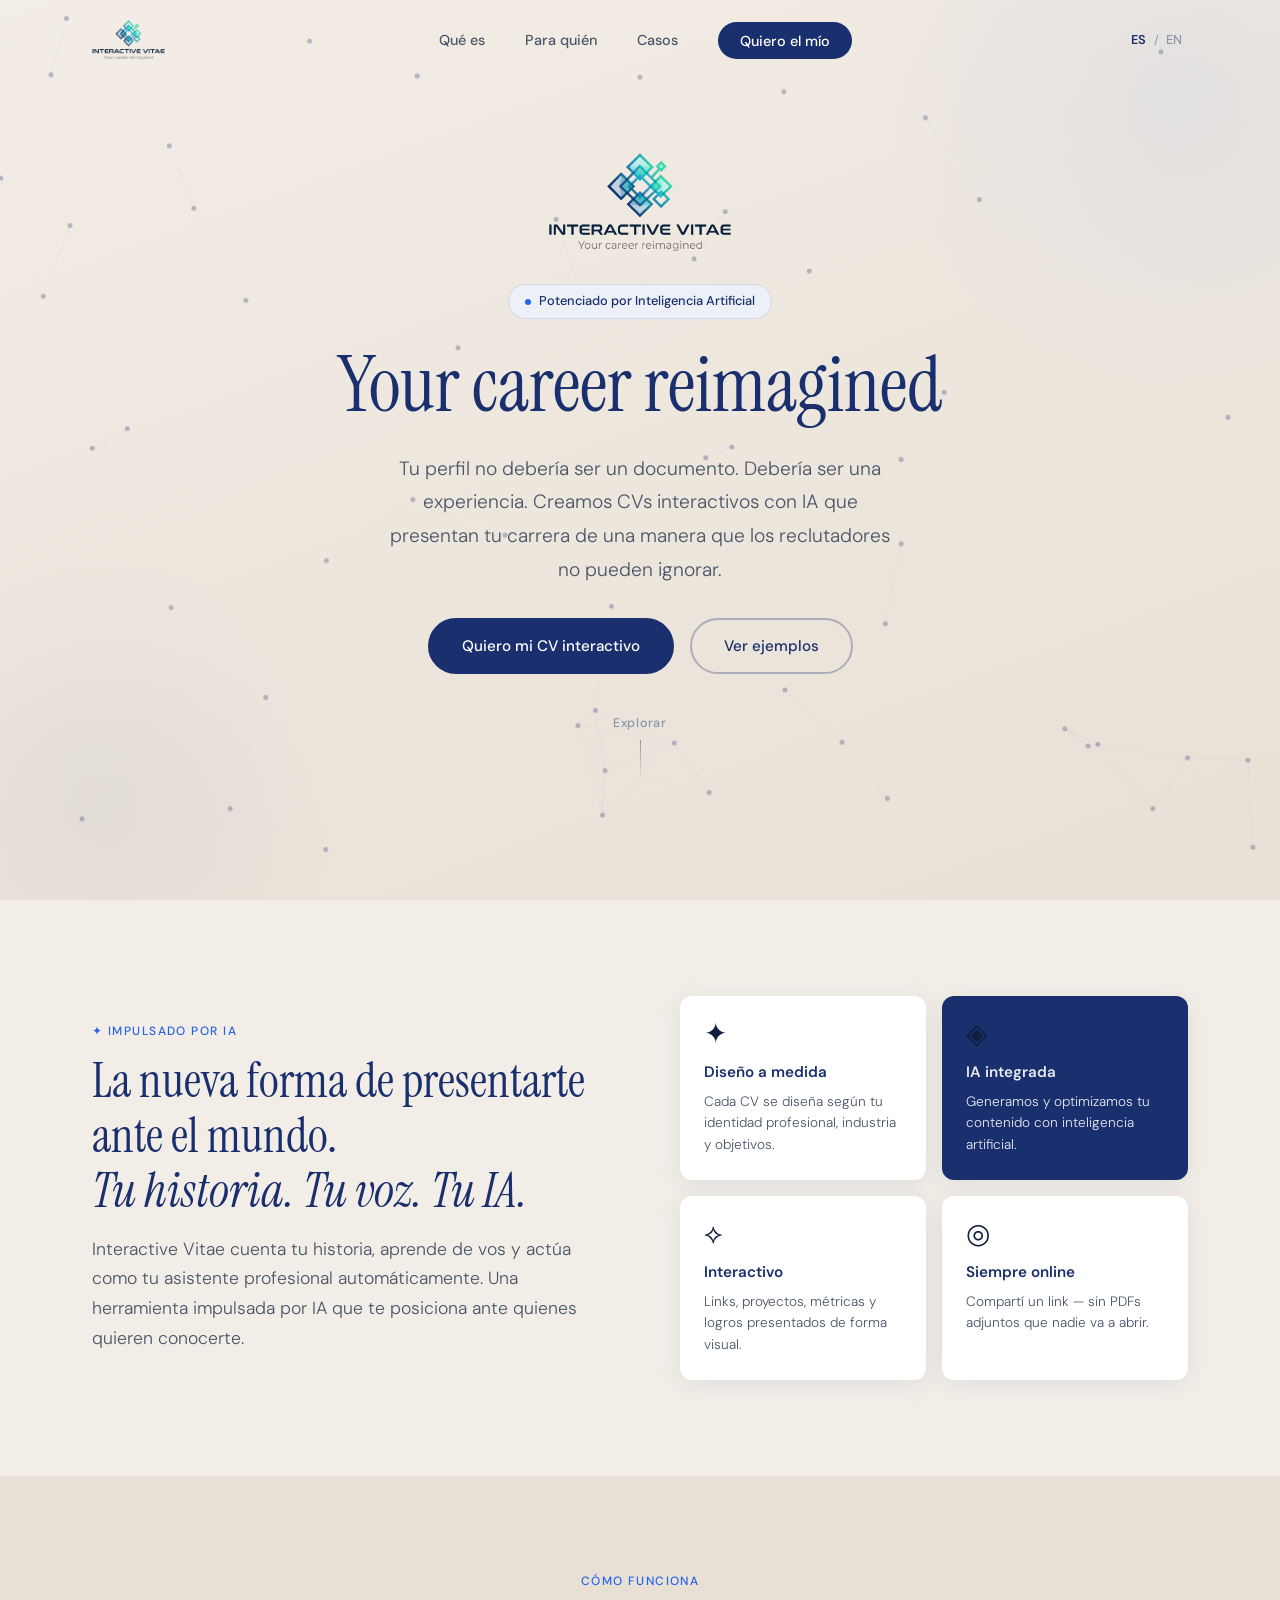
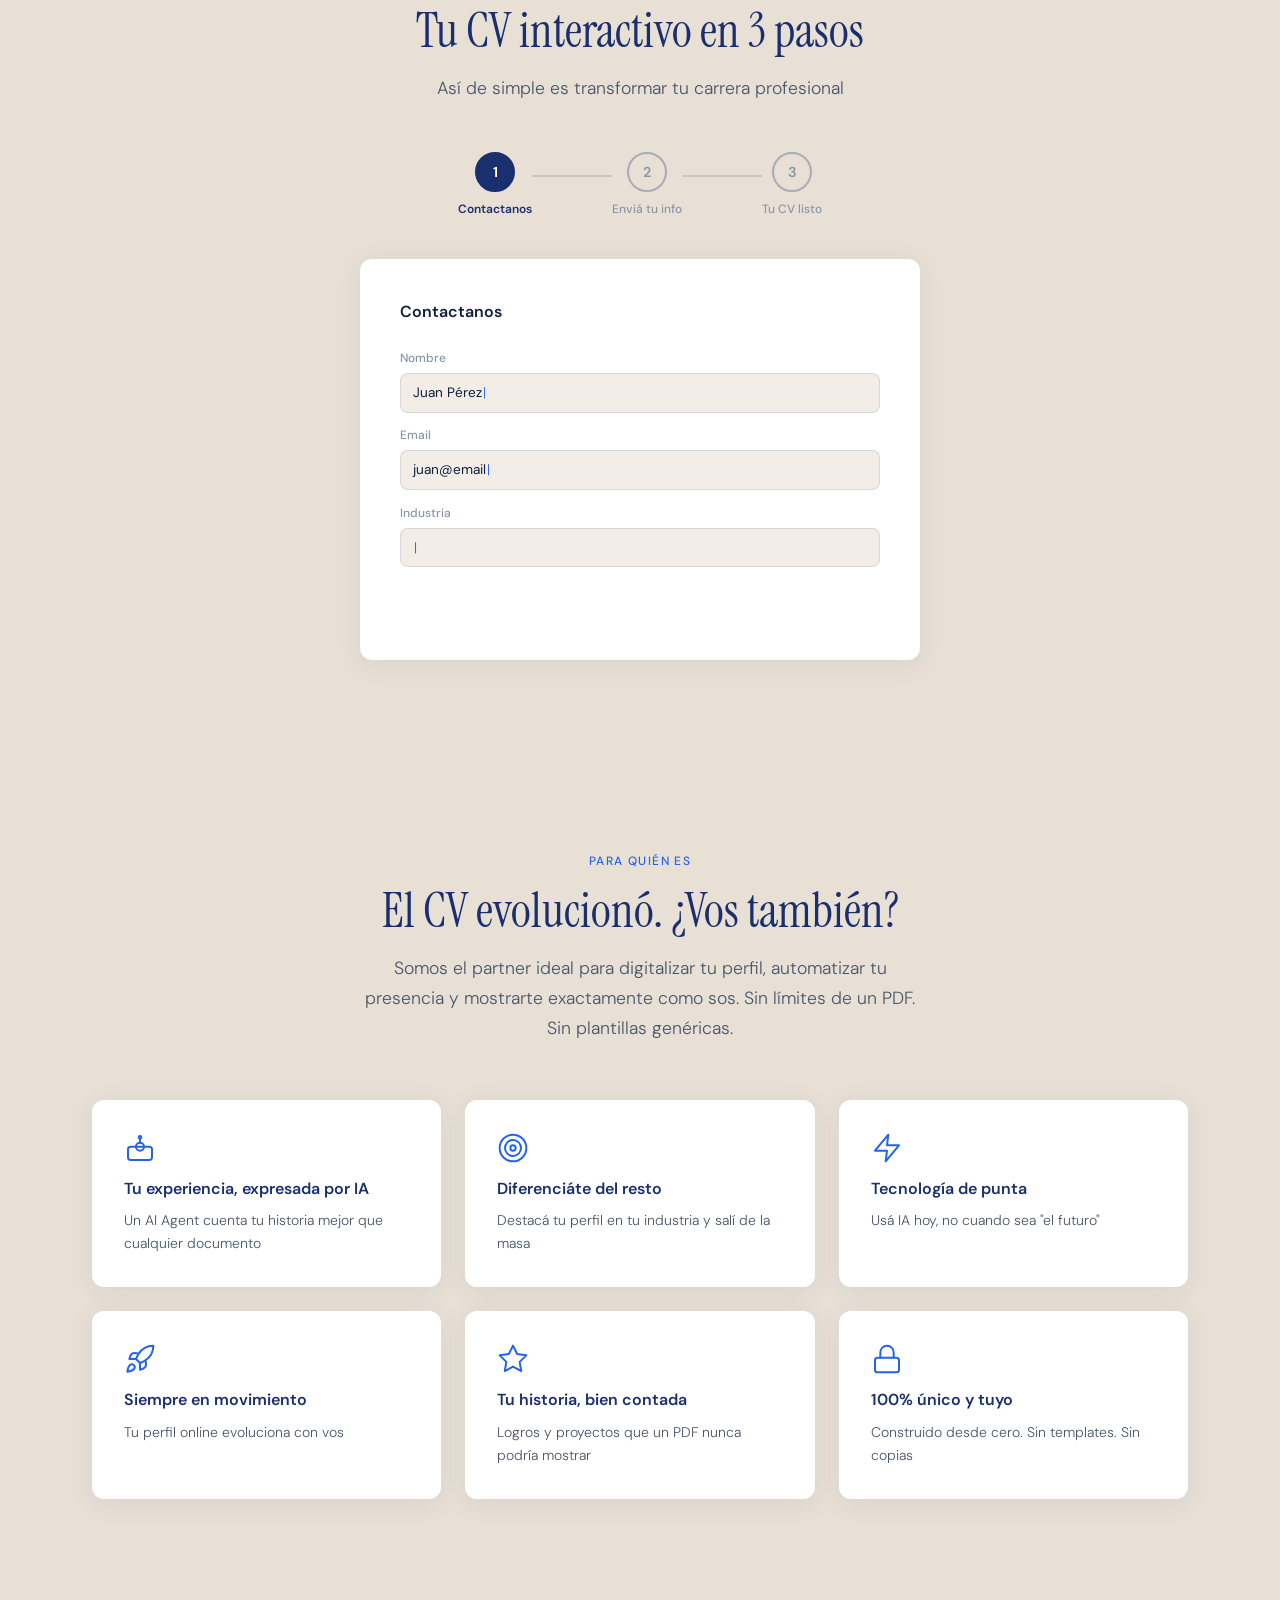
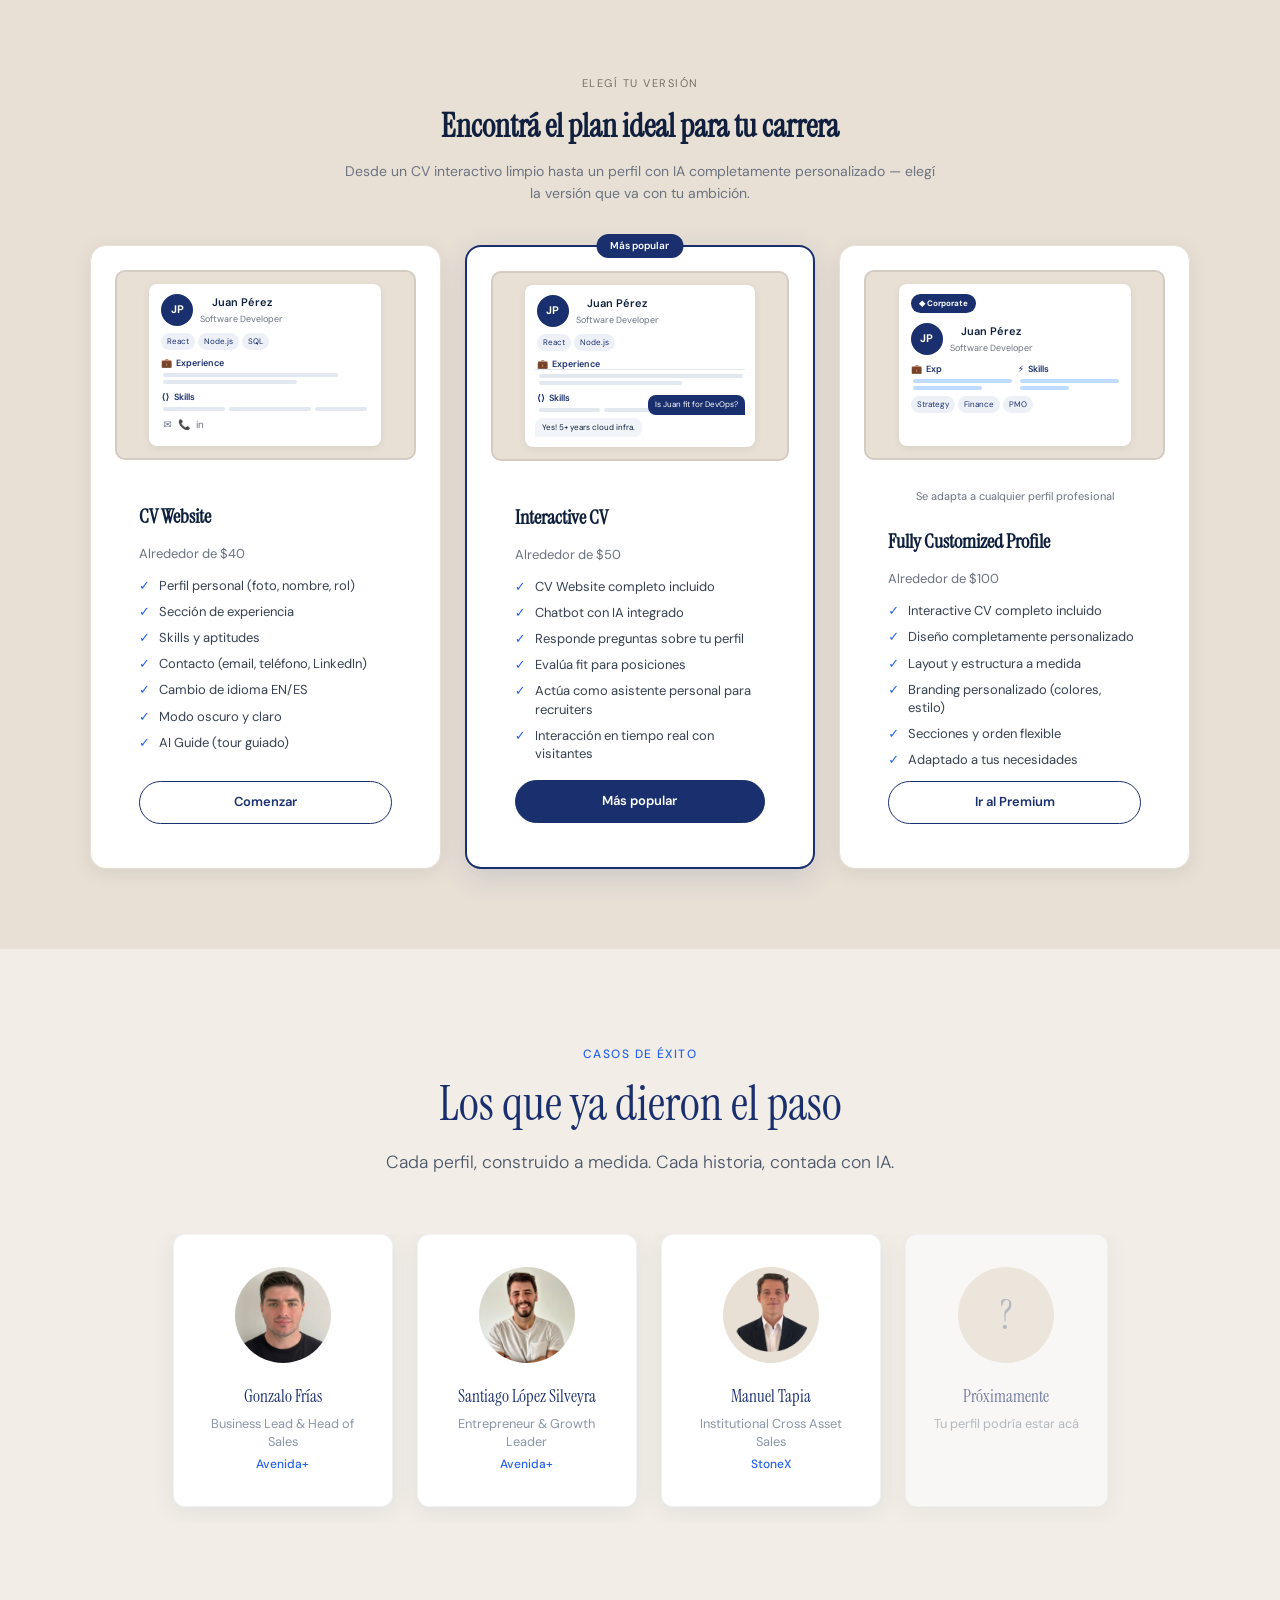
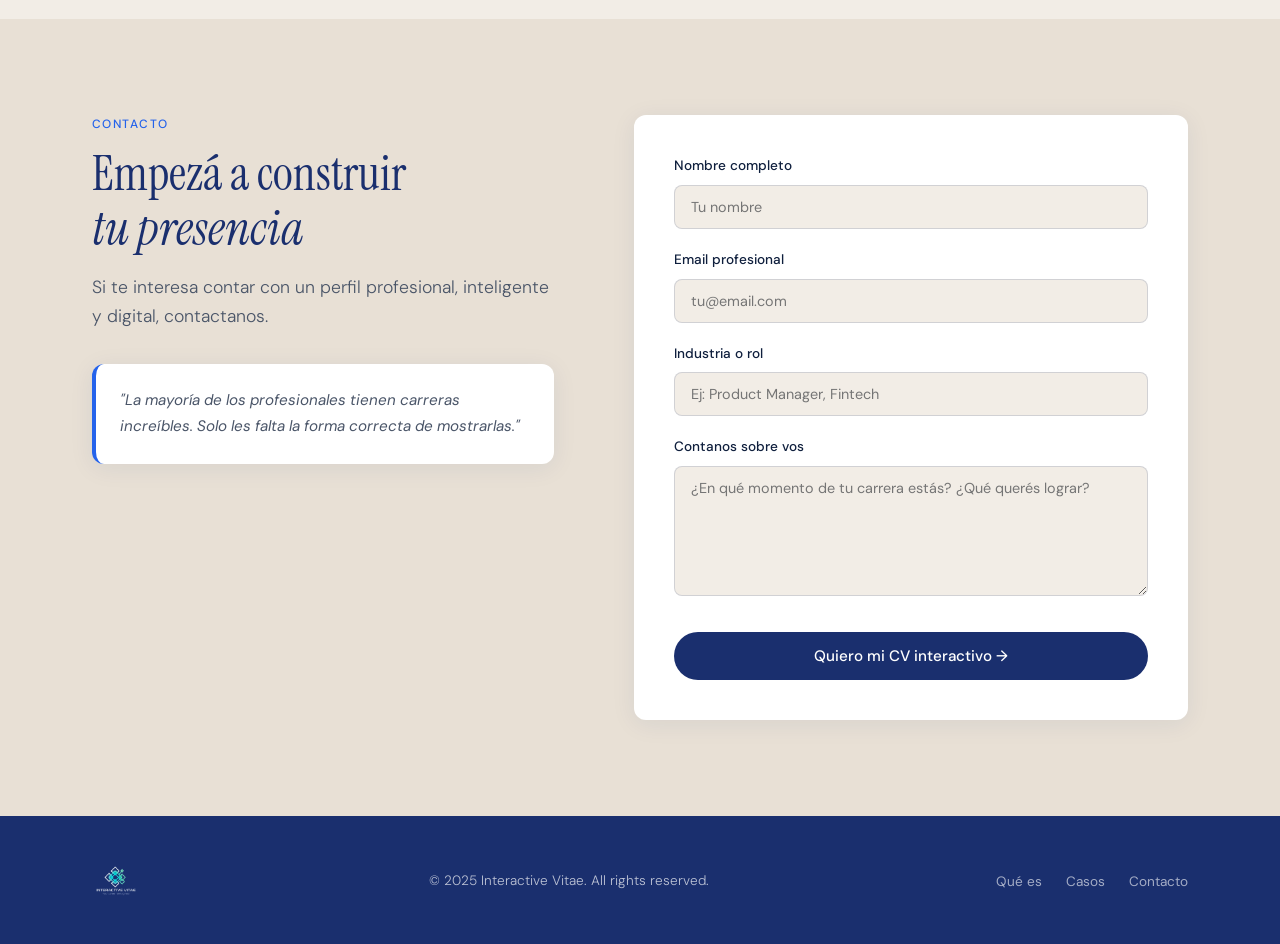
==== commit b572d1f1: "feat: versiones section, Manuel Tapia card, footer logo, demo section hidden" ====
--- a/index.html
+++ b/index.html
@@ -18,6 +18,7 @@
 
   <link rel="stylesheet" href="style.css" />
   <link rel="stylesheet" href="demo.css" />
+  <link rel="stylesheet" href="versiones.css" />
 </head>
 <body>
 
@@ -518,6 +519,163 @@
 
 
   <!-- ============================================
+       VERSIONES
+       ============================================ -->
+  <section id="versiones">
+    <p class="ver-eyebrow" data-en="Choose Your Version" data-es="Elegí tu versión">Elegí tu versión</p>
+    <h2 class="ver-title" data-en="Find the perfect fit for your career" data-es="Encontrá el plan ideal para tu carrera">Encontrá el plan ideal para tu carrera</h2>
+    <p class="ver-subtitle" data-en="From a clean interactive CV to a fully branded AI-powered profile — pick the version that matches your ambition." data-es="Desde un CV interactivo limpio hasta un perfil con IA completamente personalizado — elegí la versión que va con tu ambición.">Desde un CV interactivo limpio hasta un perfil con IA completamente personalizado — elegí la versión que va con tu ambición.</p>
+
+    <div class="ver-grid">
+
+      <!-- Card 1: CV Website -->
+      <div class="ver-card" data-card="1">
+        <div class="ver-preview ver-preview--simple">
+          <div class="preview-inner">
+            <div class="vp-header-row">
+              <div class="vp-avatar">JP</div>
+              <div class="vp-header-text">
+                <div class="vp-name">Juan Pérez</div>
+                <div class="vp-role">Software Developer</div>
+              </div>
+            </div>
+            <div class="vp-chips-row">
+              <span>React</span><span>Node.js</span><span>SQL</span>
+            </div>
+            <div class="vp-sec">
+              <div class="vp-sec-head"><span class="vp-sec-icon">💼</span> Experience</div>
+              <div class="vp-sec-lines">
+                <div class="vp-line" style="width:85%"></div>
+                <div class="vp-line" style="width:65%"></div>
+              </div>
+            </div>
+            <div class="vp-sec">
+              <div class="vp-sec-head"><span class="vp-sec-icon">⟨⟩</span> Skills</div>
+              <div class="vp-skills-row">
+                <div class="vp-line" style="width:30%"></div>
+                <div class="vp-line" style="width:40%"></div>
+                <div class="vp-line" style="width:25%"></div>
+              </div>
+            </div>
+            <div class="vp-sec">
+              <div class="vp-contact-row">✉ &nbsp;📞 &nbsp;in</div>
+            </div>
+          </div>
+        </div>
+        <div class="ver-card-body">
+          <h3 class="ver-plan-name">CV Website</h3>
+          <div class="ver-price" data-en="Starting around $40" data-es="Alrededor de $40">Alrededor de $40</div>
+          <ul class="ver-features">
+            <li data-en="Personal profile (photo, name, role)" data-es="Perfil personal (foto, nombre, rol)">Perfil personal (foto, nombre, rol)</li>
+            <li data-en="Experience section" data-es="Sección de experiencia">Sección de experiencia</li>
+            <li data-en="Skills &amp; aptitudes" data-es="Skills y aptitudes">Skills y aptitudes</li>
+            <li data-en="Contact (email, phone, LinkedIn)" data-es="Contacto (email, teléfono, LinkedIn)">Contacto (email, teléfono, LinkedIn)</li>
+            <li data-en="Language switch EN/ES" data-es="Cambio de idioma EN/ES">Cambio de idioma EN/ES</li>
+            <li data-en="Dark &amp; Light mode" data-es="Modo oscuro y claro">Modo oscuro y claro</li>
+            <li data-en="AI Guide (guided tour)" data-es="AI Guide (tour guiado)">AI Guide (tour guiado)</li>
+          </ul>
+          <a href="#contacto" class="ver-btn ver-btn--outline" data-en="Get Started" data-es="Comenzar">Comenzar</a>
+        </div>
+      </div>
+
+      <!-- Card 2: Interactive CV (destacada) -->
+      <div class="ver-card ver-card--featured" data-card="2">
+        <div class="ver-badge" data-en="Most Popular" data-es="Más popular">Más popular</div>
+        <div class="ver-preview ver-preview--simple">
+          <div class="preview-inner">
+            <div class="vp-header-row">
+              <div class="vp-avatar">JP</div>
+              <div class="vp-header-text">
+                <p class="vp-name">Juan Pérez</p>
+                <p class="vp-role">Software Developer</p>
+              </div>
+            </div>
+            <div class="vp-chips-row"><span>React</span><span>Node.js</span></div>
+            <div class="vp-sec">
+              <div class="vp-sec-head"><span class="vp-sec-icon">💼</span> Experience</div>
+              <div class="vp-sec-lines">
+                <div class="vp-line"></div><div class="vp-line short"></div>
+              </div>
+            </div>
+            <div class="vp-sec">
+              <div class="vp-sec-head"><span class="vp-sec-icon">⟨⟩</span> Skills</div>
+              <div class="vp-skills-row">
+                <div class="vp-line" style="width:30%"></div>
+                <div class="vp-line" style="width:40%"></div>
+                <div class="vp-line" style="width:25%"></div>
+              </div>
+            </div>
+            <div class="vp-sec">
+              <div class="vp-contact-row">✉ &nbsp;📞 &nbsp;in</div>
+            </div>
+            <div id="vp2chat" style="margin-top:6px;border-top:1px solid #e2e8f0;padding-top:4px;height:68px;overflow:hidden;display:flex;flex-direction:column;justify-content:flex-end;gap:3px;"></div>
+          </div>
+        </div>
+        <div class="ver-card-body">
+          <h3 class="ver-plan-name">Interactive CV</h3>
+          <div class="ver-price" data-en="Starting around $50" data-es="Alrededor de $50">Alrededor de $50</div>
+          <ul class="ver-features">
+            <li data-en="Full CV Website included" data-es="CV Website completo incluido">CV Website completo incluido</li>
+            <li data-en="AI chatbot integrated" data-es="Chatbot con IA integrado">Chatbot con IA integrado</li>
+            <li data-en="Answers questions about your profile" data-es="Responde preguntas sobre tu perfil">Responde preguntas sobre tu perfil</li>
+            <li data-en="Evaluates fit for roles" data-es="Evalúa fit para posiciones">Evalúa fit para posiciones</li>
+            <li data-en="Acts as personal assistant for recruiters" data-es="Actúa como asistente personal para recruiters">Actúa como asistente personal para recruiters</li>
+            <li data-en="Real-time interaction with visitors" data-es="Interacción en tiempo real con visitantes">Interacción en tiempo real con visitantes</li>
+          </ul>
+          <a href="#contacto" class="ver-btn ver-btn--solid" data-en="Most Popular" data-es="Más popular">Más popular</a>
+        </div>
+      </div>
+
+      <!-- Card 3: Fully Customized -->
+      <div class="ver-card" data-card="3">
+        <div class="ver-preview ver-preview--simple">
+          <div class="preview-inner">
+            <span class="ver3-badge" id="ver3Badge">✦ Startup</span>
+            <div class="vp-header-row">
+              <div class="vp-avatar vp-avatar--lg">JP</div>
+              <div class="vp-header-text">
+                <p class="vp-name">Juan Pérez</p>
+                <p class="vp-role">Software Developer</p>
+              </div>
+            </div>
+            <div class="vp-two-col">
+              <div class="vp-sec">
+                <div class="vp-sec-head"><span class="vp-sec-icon">💼</span> Exp</div>
+                <div class="vp-sec-lines">
+                  <div class="vp-line"></div><div class="vp-line short"></div>
+                </div>
+              </div>
+              <div class="vp-sec">
+                <div class="vp-sec-head"><span class="vp-sec-icon">⚡</span> Skills</div>
+                <div class="vp-sec-lines">
+                  <div class="vp-line"></div><div class="vp-line shorter"></div>
+                </div>
+              </div>
+            </div>
+            <div class="vp-chips-row" id="ver3Chips"><span>React</span><span>AWS</span><span>Docker</span></div>
+          </div>
+        </div>
+        <p class="ver-preview-caption" data-en="Adapts to any professional profile" data-es="Se adapta a cualquier perfil profesional">Se adapta a cualquier perfil profesional</p>
+        <div class="ver-card-body">
+          <h3 class="ver-plan-name">Fully Customized Profile</h3>
+          <div class="ver-price" data-en="Starting around $100" data-es="Alrededor de $100">Alrededor de $100</div>
+          <ul class="ver-features">
+            <li data-en="Full Interactive CV included" data-es="Interactive CV completo incluido">Interactive CV completo incluido</li>
+            <li data-en="Full design customization" data-es="Diseño completamente personalizado">Diseño completamente personalizado</li>
+            <li data-en="Custom layout &amp; structure" data-es="Layout y estructura a medida">Layout y estructura a medida</li>
+            <li data-en="Personalized branding (colors, style)" data-es="Branding personalizado (colores, estilo)">Branding personalizado (colores, estilo)</li>
+            <li data-en="Flexible sections &amp; ordering" data-es="Secciones y orden flexible">Secciones y orden flexible</li>
+            <li data-en="Tailored to your needs" data-es="Adaptado a tus necesidades">Adaptado a tus necesidades</li>
+          </ul>
+          <a href="#contacto" class="ver-btn ver-btn--outline" data-en="Go Premium" data-es="Ir al Premium">Ir al Premium</a>
+        </div>
+      </div>
+
+    </div>
+  </section>
+
+
+  <!-- ============================================
        CASOS DE EXITO
        ============================================ -->
   <section class="casos" id="casos">
@@ -554,7 +712,17 @@
             <p class="caso-empresa">Avenida+</p>
           </a>
 
-          <!-- Card 3: Placeholder -->
+          <!-- Card 3: Manuel Tapia -->
+          <a href="https://tapiam.interactivevitae.com" target="_blank" rel="noopener noreferrer" class="caso-card">
+            <div class="caso-photo-wrap">
+              <img src="foto-manuel.png" alt="Manuel Tapia" class="caso-photo" />
+            </div>
+            <h3 class="caso-name">Manuel Tapia</h3>
+            <p class="caso-role">Institutional Cross Asset Sales</p>
+            <p class="caso-empresa">StoneX</p>
+          </a>
+
+          <!-- Card 4: Placeholder -->
           <div class="caso-card caso-card--placeholder">
             <div class="caso-photo-wrap">
               <div class="caso-photo-placeholder">?</div>
@@ -569,6 +737,7 @@
 
         <div class="casos-dots">
           <span class="caso-dot active"></span>
+          <span class="caso-dot"></span>
           <span class="caso-dot"></span>
           <span class="caso-dot"></span>
         </div>
@@ -671,7 +840,7 @@
   <footer class="footer">
     <div class="container">
       <div class="footer-logo">
-        <img src="logo-white.png" alt="Interactive Vitae" />
+        <img src="logo-footer.png" alt="Interactive Vitae" />
       </div>
       <p class="footer-copy" data-i18n="footer.copy">© 2025 Interactive Vitae. All rights reserved.</p>
       <ul class="footer-links">
@@ -685,5 +854,6 @@
 
   <script src="script.js"></script>
   <script src="demo.js"></script>
+  <script src="versiones.js"></script>
 </body>
 </html>
--- a/versiones.css
+++ b/versiones.css
@@ -0,0 +1,475 @@
+/* ============================================
+   VERSIONES SECTION — versiones.css
+   ============================================ */
+
+/* ── Wrapper ─────────────────────────────── */
+#versiones {
+  background: #e8e0d5;
+  padding: 80px 20px;
+  text-align: center;
+}
+
+/* ── Encabezado ──────────────────────────── */
+.ver-eyebrow {
+  font-size: 11px;
+  text-transform: uppercase;
+  letter-spacing: 1.5px;
+  color: #7a6e61;
+  margin-bottom: 8px;
+}
+
+.ver-title {
+  font-family: 'Instrument Serif', serif;
+  font-size: 2rem;
+  color: #0f1f3d;
+  margin-bottom: 8px;
+}
+
+.ver-subtitle {
+  font-family: 'DM Sans', sans-serif;
+  font-size: 14px;
+  color: #6b7280;
+  max-width: 600px;
+  margin: 0 auto 40px auto;
+  line-height: 1.6;
+}
+
+/* ── Grid ────────────────────────────────── */
+.ver-grid {
+  display: grid;
+  grid-template-columns: repeat(3, 1fr);
+  gap: 24px;
+  max-width: 1100px;
+  margin: 0 auto;
+  align-items: stretch;
+}
+
+/* ── Cards ───────────────────────────────── */
+.ver-card {
+  background: #ffffff;
+  border-radius: 16px;
+  border: 1px solid #e8e0d5;
+  box-shadow: 0 4px 20px rgba(0, 0, 0, 0.08);
+  padding: 24px;
+  overflow: visible;
+  display: flex;
+  flex-direction: column;
+  height: 100%;
+  transition: transform 0.3s ease, box-shadow 0.3s ease, opacity 0.5s ease;
+  opacity: 0;
+  transform: translateY(20px);
+  position: relative;
+}
+
+.ver-card.visible {
+  opacity: 1;
+  transform: translateY(0);
+}
+
+.ver-card:hover {
+  transform: translateY(-4px);
+  box-shadow: 0 12px 40px rgba(26, 47, 110, 0.12);
+}
+
+.ver-card--featured {
+  border: 2px solid #1a2f6e;
+  box-shadow: 0 8px 30px rgba(26, 47, 110, 0.14);
+}
+
+.ver-card--featured:hover {
+  transform: scale(1.02);
+  box-shadow: 0 16px 50px rgba(26, 47, 110, 0.18);
+}
+
+/* ── Badge ───────────────────────────────── */
+.ver-badge {
+  position: absolute;
+  top: -13px;
+  left: 50%;
+  transform: translateX(-50%);
+  background: #1a2f6e;
+  color: #fff;
+  font-size: 10px;
+  font-weight: 600;
+  font-family: 'DM Sans', sans-serif;
+  padding: 4px 14px;
+  border-radius: 20px;
+  white-space: nowrap;
+  z-index: 1;
+}
+
+/* ── Mini preview ────────────────────────── */
+.ver-preview {
+  background: #f0ece6;
+  border-radius: 10px;
+  padding: 12px;
+  margin-bottom: 20px;
+  display: flex;
+  flex-direction: column;
+  align-items: center;
+  justify-content: center;
+  gap: 4px;
+  position: relative;
+  overflow: hidden;
+}
+
+.vp-avatar {
+  width: 28px;
+  height: 28px;
+  border-radius: 50%;
+  background: #1a2f6e;
+  color: #fff;
+  font-size: 10px;
+  font-weight: 700;
+  display: flex;
+  align-items: center;
+  justify-content: center;
+  flex-shrink: 0;
+}
+
+.vp-avatar--lg {
+  width: 36px;
+  height: 36px;
+  font-size: 12px;
+}
+
+.vp-name {
+  font-size: 11px;
+  font-weight: 600;
+  color: #0f1f3d;
+  margin: 0;
+}
+
+.vp-role {
+  font-size: 9px;
+  color: #6b7280;
+  margin: 0;
+}
+
+.vp-chips {
+  display: flex;
+  gap: 4px;
+}
+
+.vp-chips span {
+  font-size: 8px;
+  background: #edf0f7;
+  color: #1a2f6e;
+  border-radius: 20px;
+  padding: 2px 6px;
+}
+
+.vp-lines {
+  width: 100%;
+  display: flex;
+  flex-direction: column;
+  gap: 3px;
+  margin-top: 4px;
+}
+
+.vp-line-label {
+  font-size: 8px;
+  color: #94a3b8;
+  text-align: left;
+  margin-top: 4px;
+}
+
+.vp-line {
+  height: 4px;
+  background: #e2e8f0;
+  border-radius: 2px;
+  width: 100%;
+}
+
+.vp-line.short   { width: 70%; }
+.vp-line.shorter { width: 50%; }
+
+.vp-chatbubble {
+  position: absolute;
+  bottom: 10px;
+  right: 10px;
+  background: #1a2f6e;
+  color: #fff;
+  font-size: 8px;
+  padding: 5px 8px;
+  border-radius: 8px 8px 0 8px;
+  max-width: 110px;
+  line-height: 1.4;
+}
+
+.vp-two-col {
+  display: grid;
+  grid-template-columns: 1fr 1fr;
+  gap: 6px;
+  width: 100%;
+}
+
+.vp-premium-badge {
+  position: absolute;
+  top: 8px;
+  right: 8px;
+  font-size: 8px;
+  background: #edf0f7;
+  color: #1a2f6e;
+  padding: 2px 6px;
+  border-radius: 20px;
+  font-weight: 600;
+}
+
+/* ── Card body ───────────────────────────── */
+.ver-card-body {
+  padding: 20px 24px;
+  display: flex;
+  flex-direction: column;
+  gap: 12px;
+  flex: 1;
+}
+
+.ver-plan-name {
+  font-family: 'Instrument Serif', serif;
+  font-size: 1.25rem;
+  color: #0f1f3d;
+  margin: 0;
+  text-align: left;
+}
+
+.ver-price {
+  font-family: 'DM Sans', sans-serif;
+  font-size: 13px;
+  color: #6b7280;
+  text-align: left;
+}
+
+/* ── Features ────────────────────────────── */
+.ver-features {
+  list-style: none;
+  padding: 0;
+  margin: 0;
+  display: flex;
+  flex-direction: column;
+  gap: 8px;
+  text-align: left;
+}
+
+.ver-features li {
+  font-size: 13px;
+  color: #374151;
+  padding-left: 20px;
+  position: relative;
+  line-height: 1.4;
+}
+
+.ver-features li::before {
+  content: "✓";
+  position: absolute;
+  left: 0;
+  color: #2563eb;
+  font-weight: 700;
+}
+
+/* ── Botones ─────────────────────────────── */
+.ver-btn {
+  display: block;
+  text-align: center;
+  padding: 10px 20px;
+  border-radius: 24px;
+  font-size: 13px;
+  font-weight: 600;
+  font-family: 'DM Sans', sans-serif;
+  text-decoration: none;
+  transition: all 0.3s ease;
+  margin-top: auto;
+  cursor: pointer;
+}
+
+.ver-btn--outline {
+  border: 1.5px solid #1a2f6e;
+  color: #1a2f6e;
+  background: transparent;
+}
+
+.ver-btn--outline:hover {
+  background: #1a2f6e;
+  color: #fff;
+}
+
+.ver-btn--solid {
+  background: #1a2f6e;
+  color: #fff;
+  border: 1.5px solid #1a2f6e;
+}
+
+.ver-btn--solid:hover {
+  background: #2d4499;
+  border-color: #2d4499;
+}
+
+/* ── Preview Card 1 (CV Website) ────────── */
+.ver-preview--simple {
+  background: #e8e0d5;
+  border: 2px solid #d4ccc3;
+  padding: 12px;
+  justify-content: flex-start;
+  align-items: stretch;
+  gap: 0;
+  height: 190px;
+}
+
+.preview-inner {
+  background: #ffffff;
+  border-radius: 8px;
+  padding: 10px 12px;
+  box-shadow: 0 2px 8px rgba(0, 0, 0, 0.07);
+  display: flex;
+  flex-direction: column;
+  gap: 6px;
+  flex: 1;
+  overflow: hidden;
+  max-width: 85%;
+  width: 85%;
+  margin: 0 auto;
+}
+
+.vp-header-row {
+  display: flex;
+  align-items: center;
+  gap: 7px;
+}
+
+.vp-header-row .vp-avatar {
+  width: 32px;
+  height: 32px;
+  font-size: 11px;
+  flex-shrink: 0;
+}
+
+.vp-header-text {
+  display: flex;
+  flex-direction: column;
+  gap: 1px;
+}
+
+.vp-chips-row {
+  display: flex;
+  gap: 3px;
+  flex-wrap: wrap;
+}
+
+.vp-chips-row span {
+  font-size: 8px;
+  background: #edf0f7;
+  color: #1a2f6e;
+  border-radius: 20px;
+  padding: 2px 6px;
+}
+
+.vp-sec {
+  display: flex;
+  flex-direction: column;
+  gap: 3px;
+}
+
+.vp-sec-head {
+  display: flex;
+  align-items: center;
+  gap: 4px;
+  font-size: 9px;
+  font-weight: 600;
+  color: #1a2f6e;
+}
+
+.vp-sec-icon { font-size: 9px; }
+
+.vp-sec-lines {
+  display: flex;
+  flex-direction: column;
+  gap: 3px;
+  padding-left: 2px;
+}
+
+.vp-sec-lines .vp-line { height: 4px; }
+
+.vp-skills-row {
+  display: flex;
+  gap: 4px;
+  align-items: center;
+  padding-left: 2px;
+}
+
+.vp-skills-row .vp-line {
+  height: 4px;
+  flex-shrink: 0;
+}
+
+.vp-contact-row {
+  display: flex;
+  gap: 6px;
+  align-items: center;
+  padding-left: 2px;
+  font-size: 10px;
+  color: #6b7280;
+}
+
+.vp-chatbubble {
+  transition: opacity 0.4s ease;
+}
+
+/* ── Card 2 — chat messages ─────────────── */
+.vp-msg { font-size:8px; padding:4px 7px; border-radius:8px; max-width:85%; line-height:1.4; margin:0; }
+.vp-msg.human { background:#1a2f6e; color:#fff; align-self:flex-end; border-radius:8px 8px 0 8px; }
+.vp-msg.bot { background:#f1f5f9; color:#0f1f3d; align-self:flex-start; border-radius:8px 8px 8px 0; }
+#vp2chat .vp-msg.human { margin-left: auto !important; }
+#vp2chat .vp-msg.bot { margin-right: auto !important; }
+
+/* ── Card 3 — profile badge ──────────────── */
+.ver3-badge {
+  display: inline-block;
+  font-size: 8px;
+  font-weight: 700;
+  font-family: 'DM Sans', sans-serif;
+  padding: 3px 8px;
+  border-radius: 20px;
+  color: #fff;
+  align-self: flex-start;
+  margin-bottom: 4px;
+}
+
+/* ── Card 3 — caption below preview ─────── */
+.ver-preview-caption {
+  font-size: 11px;
+  color: #6b7280;
+  text-align: center;
+  margin-top: 8px;
+  margin-bottom: 0;
+  font-family: 'DM Sans', sans-serif;
+}
+
+/* ── Card 2 — chat flotante sobre preview ── */
+[data-card="2"] .preview-inner {
+  position: relative;
+  overflow: visible;
+}
+
+#vp2chat {
+  position: absolute;
+  bottom: 10px;
+  right: 10px;
+  left: 10px;
+  z-index: 10;
+}
+
+/* ── Responsive ──────────────────────────── */
+@media (max-width: 768px) {
+  .ver-grid {
+    grid-template-columns: 1fr;
+    max-width: 480px;
+  }
+
+  #versiones {
+    padding: 60px 16px;
+  }
+
+  .ver-title {
+    font-size: 1.6rem;
+  }
+}
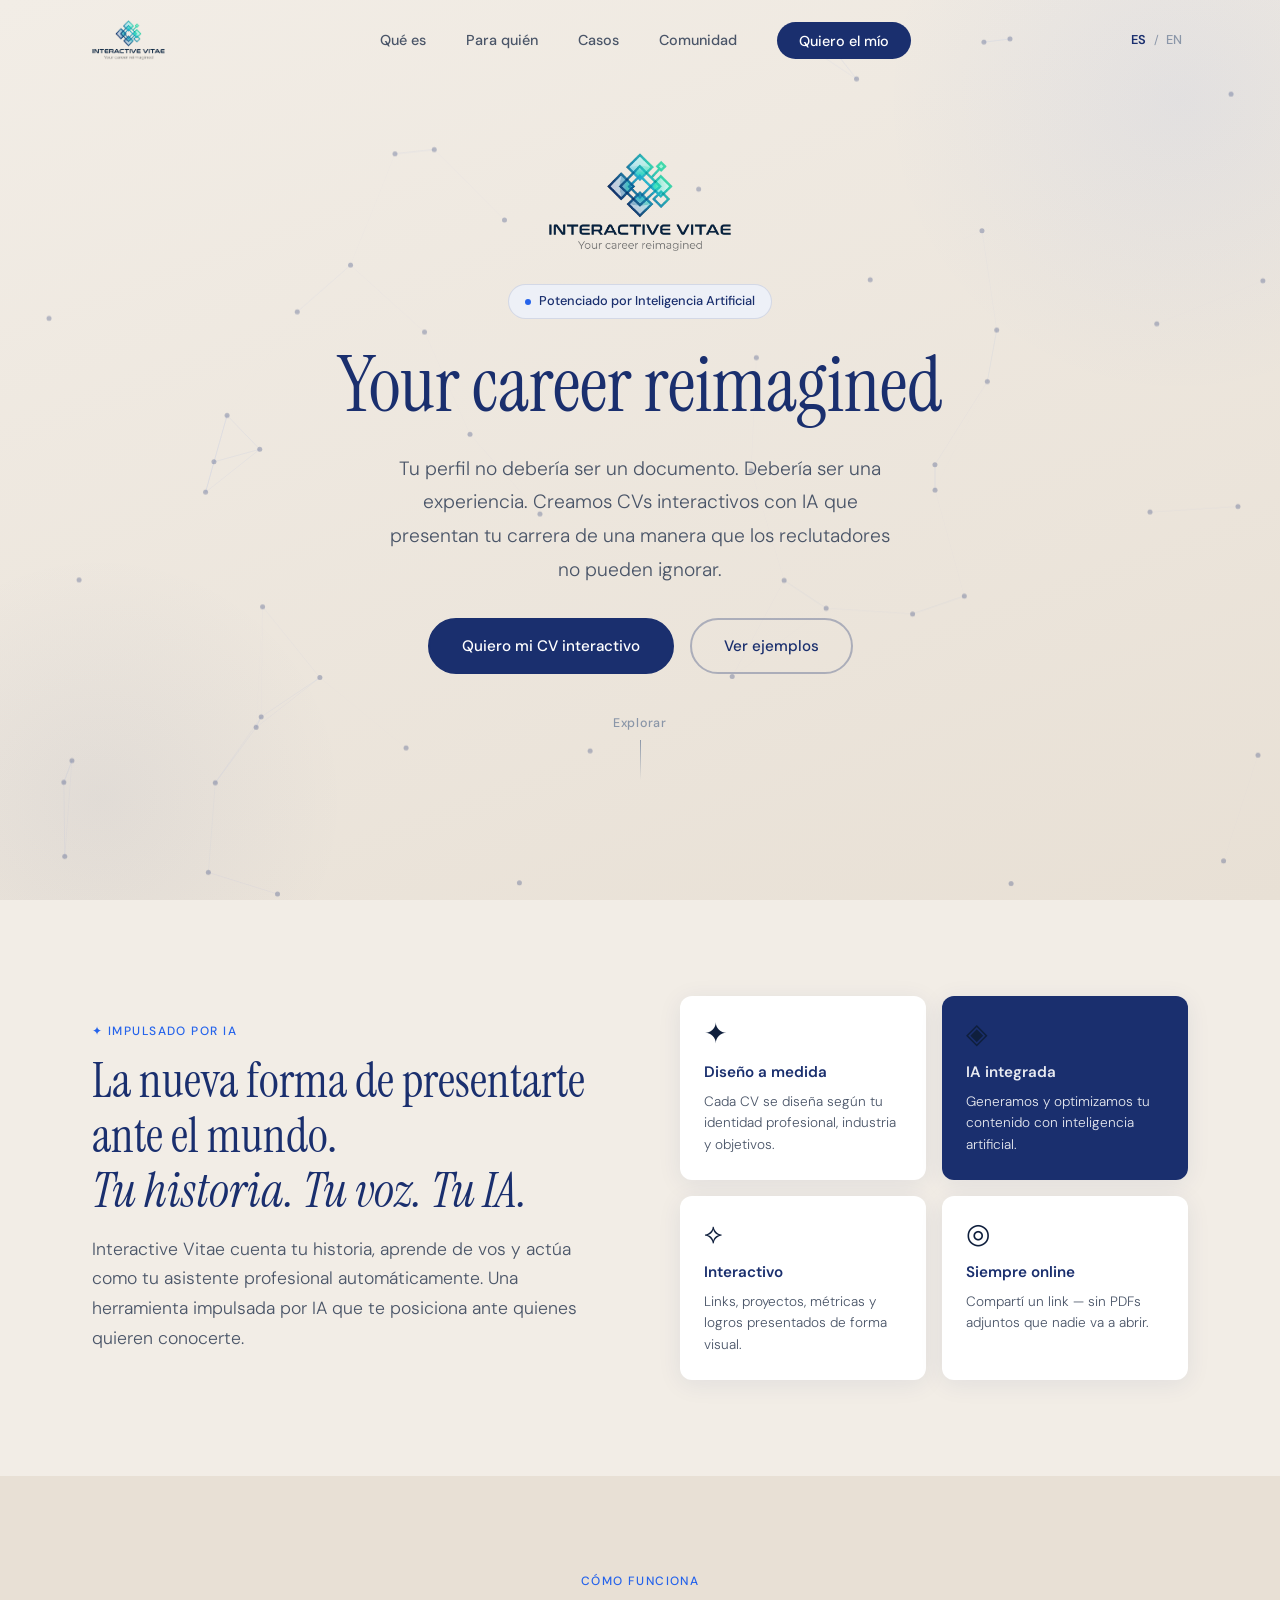
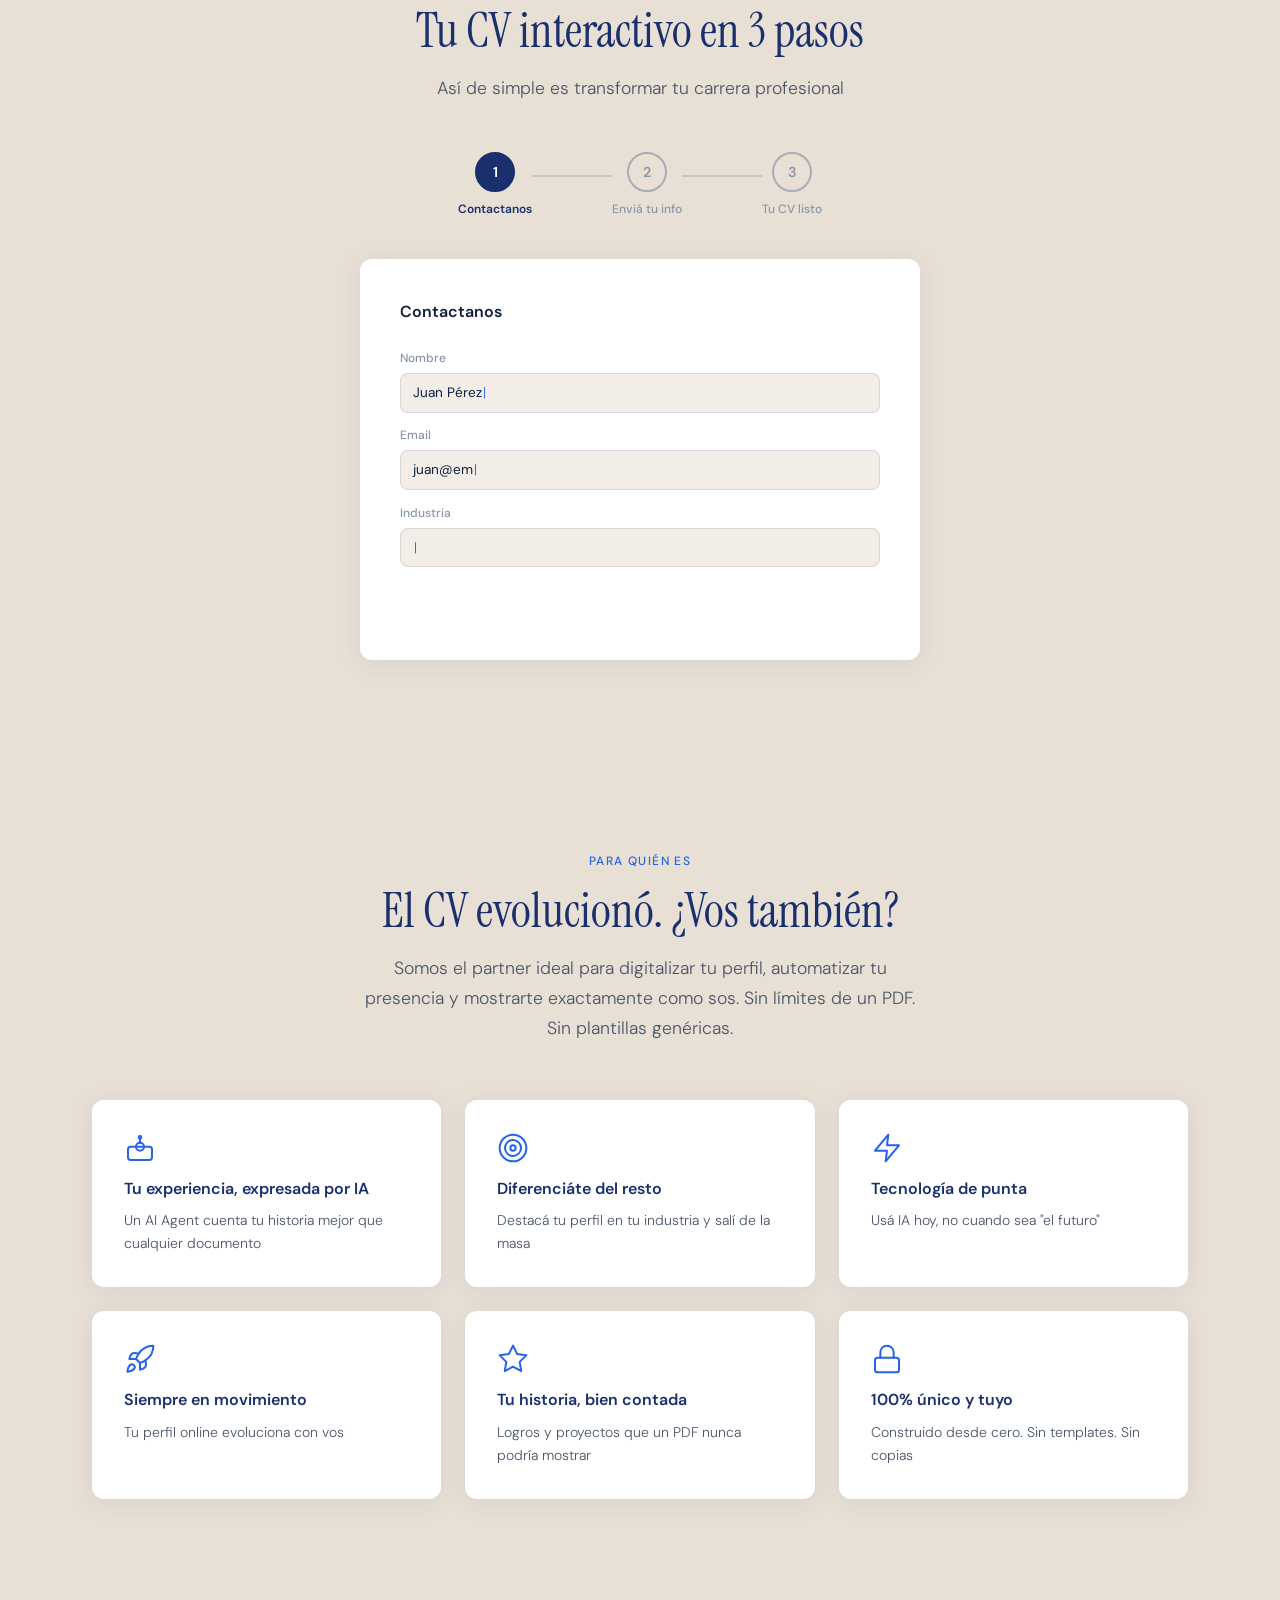
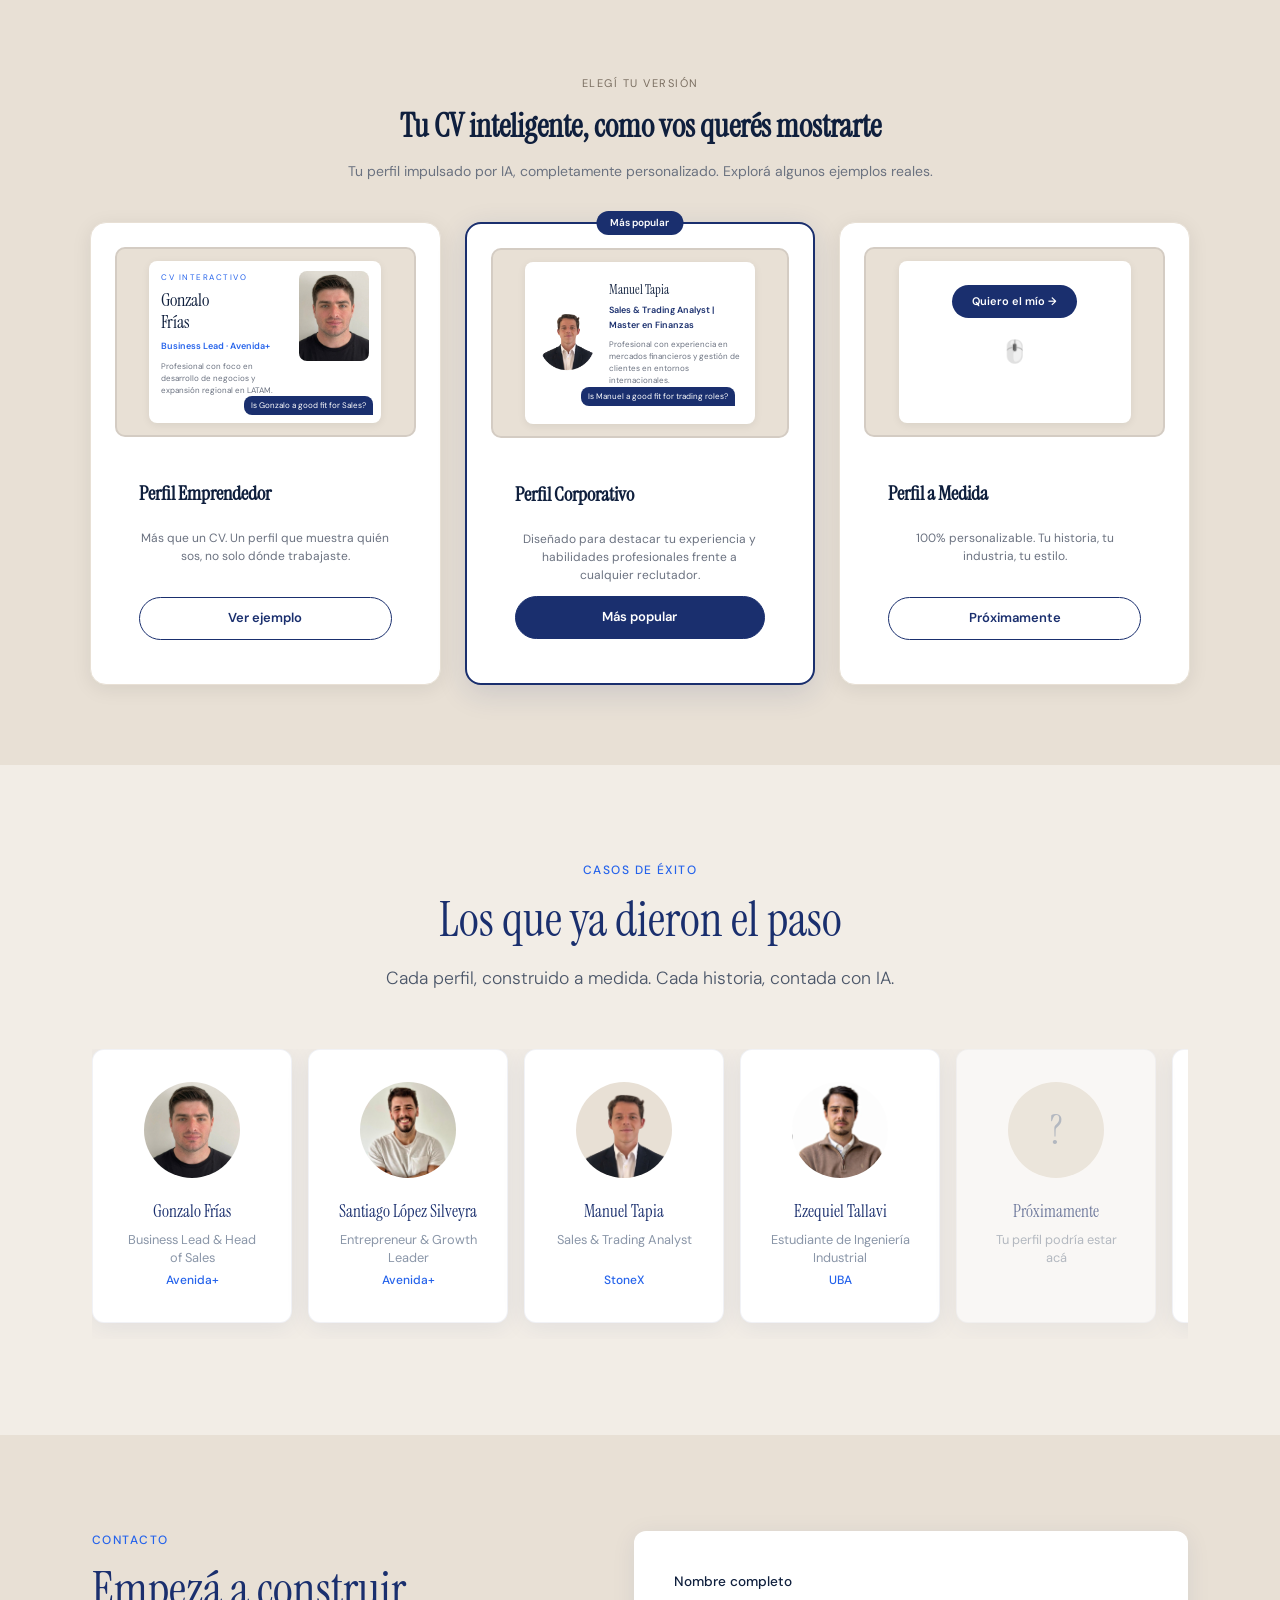
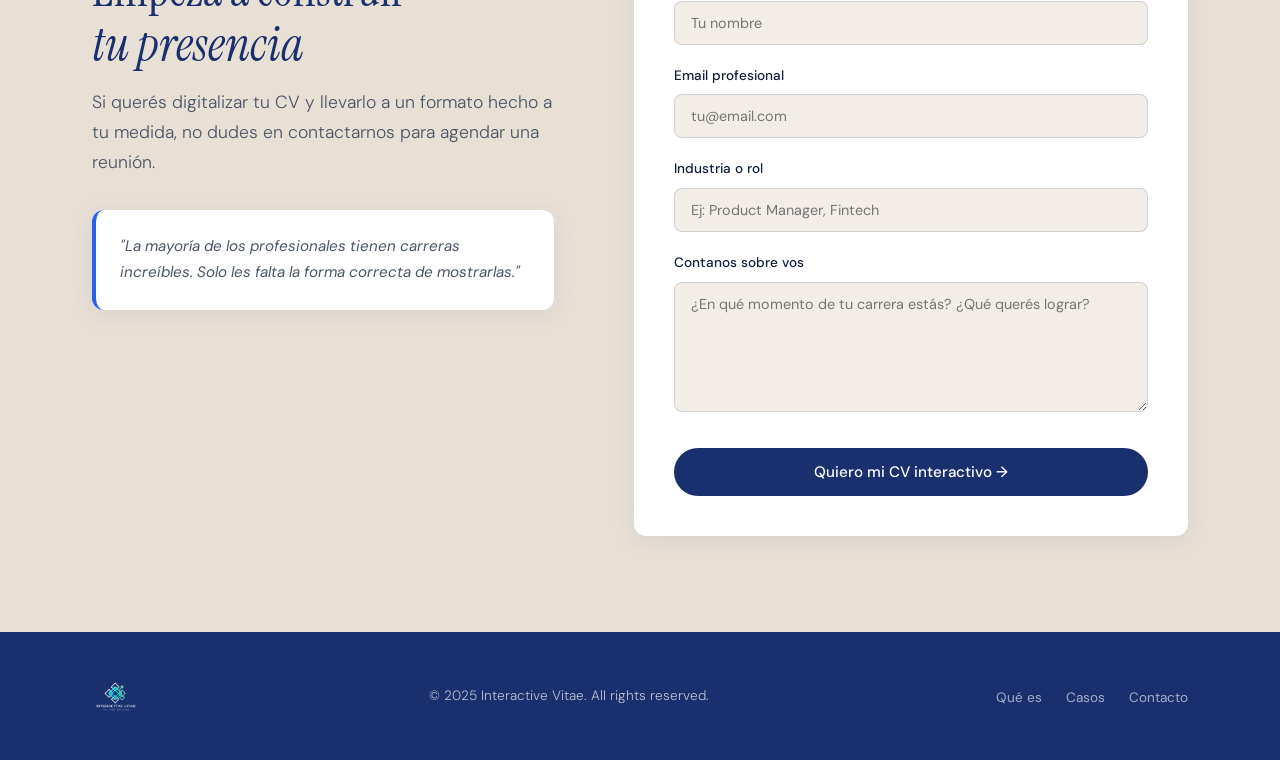
==== commit 599c2509: "feat: versiones section redesign, comunidad page, contact text updates" ====
--- a/index.html
+++ b/index.html
@@ -9,7 +9,7 @@
   <meta property="og:description" content="CVs interactivos con IA para profesionales que quieren destacar." />
   <meta property="og:type" content="website" />
   <meta property="og:image" content="logo.png" />
-  <link rel="icon" type="image/png" href="logo.png" />
+  <link rel="icon" type="image/png" href="favicon-general.png" />
 
   <!-- Google Fonts -->
   <link rel="preconnect" href="https://fonts.googleapis.com" />
@@ -35,6 +35,7 @@
         <li><a href="#que-es" data-i18n="nav.que-es">Qué es</a></li>
         <li><a href="#que-buscamos" data-i18n="nav.para-quien">Para quién</a></li>
         <li><a href="#casos" data-i18n="nav.casos">Casos</a></li>
+        <li><a href="comunidad.html" data-en="Community" data-es="Comunidad">Comunidad</a></li>
         <li><a href="#contacto" class="nav-cta" data-i18n="nav.cta">Quiero el mío</a></li>
       </ul>
 
@@ -523,8 +524,8 @@
        ============================================ -->
   <section id="versiones">
     <p class="ver-eyebrow" data-en="Choose Your Version" data-es="Elegí tu versión">Elegí tu versión</p>
-    <h2 class="ver-title" data-en="Find the perfect fit for your career" data-es="Encontrá el plan ideal para tu carrera">Encontrá el plan ideal para tu carrera</h2>
-    <p class="ver-subtitle" data-en="From a clean interactive CV to a fully branded AI-powered profile — pick the version that matches your ambition." data-es="Desde un CV interactivo limpio hasta un perfil con IA completamente personalizado — elegí la versión que va con tu ambición.">Desde un CV interactivo limpio hasta un perfil con IA completamente personalizado — elegí la versión que va con tu ambición.</p>
+    <h2 class="ver-title" data-en="Your intelligent CV, exactly how you want to show yourself" data-es="Tu CV inteligente, como vos querés mostrarte">Tu CV inteligente, como vos querés mostrarte</h2>
+    <p class="ver-subtitle" data-en="Your AI-powered profile, fully personalized. Explore some real examples." data-es="Tu perfil impulsado por IA, completamente personalizado. Explorá algunos ejemplos reales.">Tu perfil impulsado por IA, completamente personalizado. Explorá algunos ejemplos reales.</p>
 
     <div class="ver-grid">
 
@@ -532,49 +533,24 @@
       <div class="ver-card" data-card="1">
         <div class="ver-preview ver-preview--simple">
           <div class="preview-inner">
-            <div class="vp-header-row">
-              <div class="vp-avatar">JP</div>
-              <div class="vp-header-text">
-                <div class="vp-name">Juan Pérez</div>
-                <div class="vp-role">Software Developer</div>
-              </div>
-            </div>
-            <div class="vp-chips-row">
-              <span>React</span><span>Node.js</span><span>SQL</span>
-            </div>
-            <div class="vp-sec">
-              <div class="vp-sec-head"><span class="vp-sec-icon">💼</span> Experience</div>
-              <div class="vp-sec-lines">
-                <div class="vp-line" style="width:85%"></div>
-                <div class="vp-line" style="width:65%"></div>
-              </div>
-            </div>
-            <div class="vp-sec">
-              <div class="vp-sec-head"><span class="vp-sec-icon">⟨⟩</span> Skills</div>
-              <div class="vp-skills-row">
-                <div class="vp-line" style="width:30%"></div>
-                <div class="vp-line" style="width:40%"></div>
-                <div class="vp-line" style="width:25%"></div>
-              </div>
-            </div>
-            <div class="vp-sec">
-              <div class="vp-contact-row">✉ &nbsp;📞 &nbsp;in</div>
-            </div>
+            <div style="display:flex;gap:12px;align-items:flex-start;height:100%;">
+              <div style="flex:1;display:flex;flex-direction:column;gap:6px;align-items:flex-start;text-align:left;">
+                <span style="font-size:8px;letter-spacing:1.5px;text-transform:uppercase;color:#2563eb;font-family:'DM Sans',sans-serif;">CV Interactivo</span>
+                <div style="font-family:'Instrument Serif',serif;font-size:18px;color:#0f1f3d;line-height:1.2;">Gonzalo<br>Frías</div>
+                <div style="font-size:9px;color:#2563eb;font-family:'DM Sans',sans-serif;font-weight:600;">Business Lead · Avenida+</div>
+                <div style="font-size:8px;color:#6b7280;font-family:'DM Sans',sans-serif;line-height:1.5;">Profesional con foco en desarrollo de negocios y expansión regional en LATAM.</div>
+              </div>
+              <div style="flex-shrink:0;">
+                <img src="foto-gonzalo.jpeg" style="width:70px;height:90px;object-fit:cover;object-position:center top;border-radius:8px;">
+              </div>
+            </div>
+            <div id="vp1chat" style="position:absolute;bottom:8px;left:8px;right:8px;z-index:10;display:flex;flex-direction:column;justify-content:flex-end;gap:3px;"></div>
           </div>
         </div>
         <div class="ver-card-body">
-          <h3 class="ver-plan-name">CV Website</h3>
-          <div class="ver-price" data-en="Starting around $40" data-es="Alrededor de $40">Alrededor de $40</div>
-          <ul class="ver-features">
-            <li data-en="Personal profile (photo, name, role)" data-es="Perfil personal (foto, nombre, rol)">Perfil personal (foto, nombre, rol)</li>
-            <li data-en="Experience section" data-es="Sección de experiencia">Sección de experiencia</li>
-            <li data-en="Skills &amp; aptitudes" data-es="Skills y aptitudes">Skills y aptitudes</li>
-            <li data-en="Contact (email, phone, LinkedIn)" data-es="Contacto (email, teléfono, LinkedIn)">Contacto (email, teléfono, LinkedIn)</li>
-            <li data-en="Language switch EN/ES" data-es="Cambio de idioma EN/ES">Cambio de idioma EN/ES</li>
-            <li data-en="Dark &amp; Light mode" data-es="Modo oscuro y claro">Modo oscuro y claro</li>
-            <li data-en="AI Guide (guided tour)" data-es="AI Guide (tour guiado)">AI Guide (tour guiado)</li>
-          </ul>
-          <a href="#contacto" class="ver-btn ver-btn--outline" data-en="Get Started" data-es="Comenzar">Comenzar</a>
+          <h3 class="ver-plan-name" data-es="Perfil Emprendedor" data-en="Startup Profile">Perfil Emprendedor</h3>
+          <p style="font-size:12px;color:#6b7280;font-family:'DM Sans',sans-serif;text-align:center;margin:8px 0 0;line-height:1.5;" data-es="Más que un CV. Un perfil que muestra quién sos, no solo dónde trabajaste." data-en="More than a CV. A profile that shows who you are, not just where you worked.">Más que un CV. Un perfil que muestra quién sos, no solo dónde trabajaste.</p>
+          <a href="https://friasg.interactivevitae.com/" target="_blank" rel="noopener noreferrer" class="ver-btn ver-btn--outline" data-en="See example" data-es="Ver ejemplo">Ver ejemplo</a>
         </div>
       </div>
 
@@ -582,92 +558,45 @@
       <div class="ver-card ver-card--featured" data-card="2">
         <div class="ver-badge" data-en="Most Popular" data-es="Más popular">Más popular</div>
         <div class="ver-preview ver-preview--simple">
-          <div class="preview-inner">
-            <div class="vp-header-row">
-              <div class="vp-avatar">JP</div>
-              <div class="vp-header-text">
-                <p class="vp-name">Juan Pérez</p>
-                <p class="vp-role">Software Developer</p>
-              </div>
-            </div>
-            <div class="vp-chips-row"><span>React</span><span>Node.js</span></div>
-            <div class="vp-sec">
-              <div class="vp-sec-head"><span class="vp-sec-icon">💼</span> Experience</div>
-              <div class="vp-sec-lines">
-                <div class="vp-line"></div><div class="vp-line short"></div>
-              </div>
-            </div>
-            <div class="vp-sec">
-              <div class="vp-sec-head"><span class="vp-sec-icon">⟨⟩</span> Skills</div>
-              <div class="vp-skills-row">
-                <div class="vp-line" style="width:30%"></div>
-                <div class="vp-line" style="width:40%"></div>
-                <div class="vp-line" style="width:25%"></div>
-              </div>
-            </div>
-            <div class="vp-sec">
-              <div class="vp-contact-row">✉ &nbsp;📞 &nbsp;in</div>
-            </div>
-            <div id="vp2chat" style="margin-top:6px;border-top:1px solid #e2e8f0;padding-top:4px;height:68px;overflow:hidden;display:flex;flex-direction:column;justify-content:flex-end;gap:3px;"></div>
+          <div class="preview-inner" style="min-height:162px;">
+            <div style="display:flex;gap:12px;align-items:center;height:100%;position:relative;">
+              <div style="flex-shrink:0;">
+                <img src="foto-manuel.png" style="width:60px;height:75px;object-fit:cover;object-position:center top;border-radius:8px;">
+              </div>
+              <div style="flex:1;display:flex;flex-direction:column;gap:6px;text-align:left;">
+                <div style="font-family:'Instrument Serif',serif;font-size:13px;color:#0f1f3d;line-height:1.2;">Manuel Tapia</div>
+                <div style="font-size:9px;color:#1a2f6e;font-family:'DM Sans',sans-serif;font-weight:600;">Sales & Trading Analyst | Master en Finanzas</div>
+                <div style="font-size:8px;color:#6b7280;font-family:'DM Sans',sans-serif;line-height:1.5;">Profesional con experiencia en mercados financieros y gestión de clientes en entornos internacionales.</div>
+                <div style="display:flex;align-items:center;gap:4px;font-size:8px;color:#6b7280;font-family:'DM Sans',sans-serif;">
+                  <span>📍</span><span>Buenos Aires, Argentina</span>
+                </div>
+              </div>
+              <div id="vp2chat" style="position:absolute;bottom:8px;left:8px;right:8px;z-index:10;display:flex;flex-direction:column;gap:3px;"></div>
+            </div>
           </div>
         </div>
         <div class="ver-card-body">
-          <h3 class="ver-plan-name">Interactive CV</h3>
-          <div class="ver-price" data-en="Starting around $50" data-es="Alrededor de $50">Alrededor de $50</div>
-          <ul class="ver-features">
-            <li data-en="Full CV Website included" data-es="CV Website completo incluido">CV Website completo incluido</li>
-            <li data-en="AI chatbot integrated" data-es="Chatbot con IA integrado">Chatbot con IA integrado</li>
-            <li data-en="Answers questions about your profile" data-es="Responde preguntas sobre tu perfil">Responde preguntas sobre tu perfil</li>
-            <li data-en="Evaluates fit for roles" data-es="Evalúa fit para posiciones">Evalúa fit para posiciones</li>
-            <li data-en="Acts as personal assistant for recruiters" data-es="Actúa como asistente personal para recruiters">Actúa como asistente personal para recruiters</li>
-            <li data-en="Real-time interaction with visitors" data-es="Interacción en tiempo real con visitantes">Interacción en tiempo real con visitantes</li>
-          </ul>
-          <a href="#contacto" class="ver-btn ver-btn--solid" data-en="Most Popular" data-es="Más popular">Más popular</a>
+          <h3 class="ver-plan-name" data-es="Perfil Corporativo" data-en="Corporate Profile">Perfil Corporativo</h3>
+          <p style="font-size:12px;color:#6b7280;font-family:'DM Sans',sans-serif;text-align:center;margin:8px 0 0;line-height:1.5;" data-es="Diseñado para destacar tu experiencia y habilidades profesionales frente a cualquier reclutador." data-en="Built to showcase your experience and professional skills to any recruiter.">Diseñado para destacar tu experiencia y habilidades profesionales frente a cualquier reclutador.</p>
+          <a href="https://tapiam.interactivevitae.com/" target="_blank" rel="noopener noreferrer" class="ver-btn ver-btn--solid" data-en="Most Popular" data-es="Más popular">Más popular</a>
         </div>
       </div>
 
       <!-- Card 3: Fully Customized -->
       <div class="ver-card" data-card="3">
         <div class="ver-preview ver-preview--simple">
-          <div class="preview-inner">
-            <span class="ver3-badge" id="ver3Badge">✦ Startup</span>
-            <div class="vp-header-row">
-              <div class="vp-avatar vp-avatar--lg">JP</div>
-              <div class="vp-header-text">
-                <p class="vp-name">Juan Pérez</p>
-                <p class="vp-role">Software Developer</p>
-              </div>
-            </div>
-            <div class="vp-two-col">
-              <div class="vp-sec">
-                <div class="vp-sec-head"><span class="vp-sec-icon">💼</span> Exp</div>
-                <div class="vp-sec-lines">
-                  <div class="vp-line"></div><div class="vp-line short"></div>
-                </div>
-              </div>
-              <div class="vp-sec">
-                <div class="vp-sec-head"><span class="vp-sec-icon">⚡</span> Skills</div>
-                <div class="vp-sec-lines">
-                  <div class="vp-line"></div><div class="vp-line shorter"></div>
-                </div>
-              </div>
-            </div>
-            <div class="vp-chips-row" id="ver3Chips"><span>React</span><span>AWS</span><span>Docker</span></div>
-          </div>
-        </div>
-        <p class="ver-preview-caption" data-en="Adapts to any professional profile" data-es="Se adapta a cualquier perfil profesional">Se adapta a cualquier perfil profesional</p>
+          <div class="preview-inner" style="min-height:162px;">
+            <div style="display:flex;flex-direction:column;align-items:center;justify-content:center;height:100%;gap:16px;position:relative;">
+              <div style="background:#1a2f6e;color:#fff;font-family:'DM Sans',sans-serif;font-size:11px;padding:8px 20px;border-radius:24px;font-weight:600;">Quiero el mío →</div>
+              <div id="cursorAnim" style="font-size:22px;position:relative;">🖱️</div>
+              <div id="contactanos-txt" style="font-size:9px;color:#6b7280;font-family:'DM Sans',sans-serif;text-align:center;opacity:0;" data-en="Contact us below" data-es="Contactanos más abajo">Contactanos más abajo</div>
+            </div>
+          </div>
+        </div>
         <div class="ver-card-body">
-          <h3 class="ver-plan-name">Fully Customized Profile</h3>
-          <div class="ver-price" data-en="Starting around $100" data-es="Alrededor de $100">Alrededor de $100</div>
-          <ul class="ver-features">
-            <li data-en="Full Interactive CV included" data-es="Interactive CV completo incluido">Interactive CV completo incluido</li>
-            <li data-en="Full design customization" data-es="Diseño completamente personalizado">Diseño completamente personalizado</li>
-            <li data-en="Custom layout &amp; structure" data-es="Layout y estructura a medida">Layout y estructura a medida</li>
-            <li data-en="Personalized branding (colors, style)" data-es="Branding personalizado (colores, estilo)">Branding personalizado (colores, estilo)</li>
-            <li data-en="Flexible sections &amp; ordering" data-es="Secciones y orden flexible">Secciones y orden flexible</li>
-            <li data-en="Tailored to your needs" data-es="Adaptado a tus necesidades">Adaptado a tus necesidades</li>
-          </ul>
-          <a href="#contacto" class="ver-btn ver-btn--outline" data-en="Go Premium" data-es="Ir al Premium">Ir al Premium</a>
+          <h3 class="ver-plan-name" data-es="Perfil a Medida" data-en="Custom Profile">Perfil a Medida</h3>
+          <p style="font-size:12px;color:#6b7280;font-family:'DM Sans',sans-serif;text-align:center;margin:8px 0 0;line-height:1.5;" data-es="100% personalizable. Tu historia, tu industria, tu estilo." data-en="100% customizable. Your story, your industry, your style.">100% personalizable. Tu historia, tu industria, tu estilo.</p>
+          <a href="#contacto" class="ver-btn ver-btn--outline" data-en="Coming Soon" data-es="Próximamente" onclick="document.getElementById('contacto').scrollIntoView({behavior:'smooth'})">Próximamente</a>
         </div>
       </div>
 
@@ -691,46 +620,103 @@
         <button class="casos-nav casos-nav--prev" aria-label="Anterior">&#8249;</button>
 
         <div class="casos-scroll">
-
-          <!-- Card 1: Gonzalo Frías -->
-          <a href="https://frias-cv.netlify.app/" target="_blank" rel="noopener noreferrer" class="caso-card">
-            <div class="caso-photo-wrap">
-              <img src="foto-gonzalo.jpeg" alt="Gonzalo Frías" class="caso-photo" />
-            </div>
-            <h3 class="caso-name">Gonzalo Frías</h3>
-            <p class="caso-role" data-i18n="casos.card1.role">Business Lead & Head of Sales</p>
-            <p class="caso-empresa">Avenida+</p>
-          </a>
-
-          <!-- Card 2: Santiago López Silveyra -->
-          <a href="https://santiago-lopez-silveyra-interactive.netlify.app/" target="_blank" rel="noopener noreferrer" class="caso-card">
-            <div class="caso-photo-wrap">
-              <img src="foto-santiago.jpeg" alt="Santiago López Silveyra" class="caso-photo" />
-            </div>
-            <h3 class="caso-name">Santiago López Silveyra</h3>
-            <p class="caso-role" data-i18n="casos.card2.role">Entrepreneur & Growth Leader</p>
-            <p class="caso-empresa">Avenida+</p>
-          </a>
-
-          <!-- Card 3: Manuel Tapia -->
-          <a href="https://tapiam.interactivevitae.com" target="_blank" rel="noopener noreferrer" class="caso-card">
-            <div class="caso-photo-wrap">
-              <img src="foto-manuel.png" alt="Manuel Tapia" class="caso-photo" />
-            </div>
-            <h3 class="caso-name">Manuel Tapia</h3>
-            <p class="caso-role">Institutional Cross Asset Sales</p>
-            <p class="caso-empresa">StoneX</p>
-          </a>
-
-          <!-- Card 4: Placeholder -->
-          <div class="caso-card caso-card--placeholder">
-            <div class="caso-photo-wrap">
-              <div class="caso-photo-placeholder">?</div>
-            </div>
-            <h3 class="caso-name" data-i18n="casos.card3.name">Próximamente</h3>
-            <p class="caso-role" data-i18n="casos.card3.role">Tu perfil podría estar acá</p>
-          </div>
-
+          <div class="casos-track">
+
+            <!-- Card 1: Gonzalo Frías -->
+            <a href="https://friasg.interactivevitae.com" target="_blank" rel="noopener noreferrer" class="caso-card">
+              <div class="caso-photo-wrap">
+                <img src="foto-gonzalo.jpeg" alt="Gonzalo Frías" class="caso-photo" />
+              </div>
+              <h3 class="caso-name">Gonzalo Frías</h3>
+              <p class="caso-role" data-i18n="casos.card1.role">Business Lead & Head of Sales</p>
+              <p class="caso-empresa">Avenida+</p>
+            </a>
+
+            <!-- Card 2: Santiago López Silveyra -->
+            <a href="https://santiago-lopez-silveyra-interactive.netlify.app/" target="_blank" rel="noopener noreferrer" class="caso-card">
+              <div class="caso-photo-wrap">
+                <img src="foto-santiago.jpeg" alt="Santiago López Silveyra" class="caso-photo" />
+              </div>
+              <h3 class="caso-name">Santiago López Silveyra</h3>
+              <p class="caso-role" data-i18n="casos.card2.role">Entrepreneur & Growth Leader</p>
+              <p class="caso-empresa">Avenida+</p>
+            </a>
+
+            <!-- Card 3: Manuel Tapia -->
+            <a href="https://tapiam.interactivevitae.com" target="_blank" rel="noopener noreferrer" class="caso-card">
+              <div class="caso-photo-wrap">
+                <img src="foto-manuel.png" alt="Manuel Tapia" class="caso-photo" style="object-position: center top; transform: scale(1.15); transform-origin: center top;" />
+              </div>
+              <h3 class="caso-name">Manuel Tapia</h3>
+              <p class="caso-role">Sales & Trading Analyst</p>
+              <p class="caso-empresa">StoneX</p>
+            </a>
+
+            <!-- Card 4: Ezequiel Tallavi -->
+            <a href="https://tallavie.interactivevitae.com" target="_blank" rel="noopener noreferrer" class="caso-card">
+              <div class="caso-photo-wrap">
+                <img src="foto-tallavi.jpg" alt="Ezequiel Tallavi" class="caso-photo" />
+              </div>
+              <h3 class="caso-name">Ezequiel Tallavi</h3>
+              <p class="caso-role">Estudiante de Ingeniería Industrial</p>
+              <p class="caso-empresa">UBA</p>
+            </a>
+
+            <!-- Card 5: Placeholder -->
+            <div class="caso-card caso-card--placeholder" style="cursor:pointer" onclick="document.getElementById('contacto').scrollIntoView({behavior:'smooth'})">
+              <div class="caso-photo-wrap">
+                <div class="caso-photo-placeholder">?</div>
+              </div>
+              <h3 class="caso-name" data-i18n="casos.card3.name">Próximamente</h3>
+              <p class="caso-role" data-i18n="casos.card3.role">Tu perfil podría estar acá</p>
+            </div>
+
+            <!-- Clones para loop infinito -->
+            <a href="https://friasg.interactivevitae.com" target="_blank" rel="noopener noreferrer" class="caso-card" aria-hidden="true">
+              <div class="caso-photo-wrap">
+                <img src="foto-gonzalo.jpeg" alt="" class="caso-photo" />
+              </div>
+              <h3 class="caso-name">Gonzalo Frías</h3>
+              <p class="caso-role">Business Lead & Head of Sales</p>
+              <p class="caso-empresa">Avenida+</p>
+            </a>
+
+            <a href="https://santiago-lopez-silveyra-interactive.netlify.app/" target="_blank" rel="noopener noreferrer" class="caso-card" aria-hidden="true">
+              <div class="caso-photo-wrap">
+                <img src="foto-santiago.jpeg" alt="" class="caso-photo" />
+              </div>
+              <h3 class="caso-name">Santiago López Silveyra</h3>
+              <p class="caso-role">Entrepreneur & Growth Leader</p>
+              <p class="caso-empresa">Avenida+</p>
+            </a>
+
+            <a href="https://tapiam.interactivevitae.com" target="_blank" rel="noopener noreferrer" class="caso-card" aria-hidden="true">
+              <div class="caso-photo-wrap">
+                <img src="foto-manuel.png" alt="" class="caso-photo" style="object-position: center top; transform: scale(1.15); transform-origin: center top;" />
+              </div>
+              <h3 class="caso-name">Manuel Tapia</h3>
+              <p class="caso-role">Sales & Trading Analyst</p>
+              <p class="caso-empresa">StoneX</p>
+            </a>
+
+            <a href="https://tallavie.interactivevitae.com" target="_blank" rel="noopener noreferrer" class="caso-card" aria-hidden="true">
+              <div class="caso-photo-wrap">
+                <img src="foto-tallavi.jpg" alt="" class="caso-photo" />
+              </div>
+              <h3 class="caso-name">Ezequiel Tallavi</h3>
+              <p class="caso-role">Estudiante de Ingeniería Industrial</p>
+              <p class="caso-empresa">UBA</p>
+            </a>
+
+            <div class="caso-card caso-card--placeholder" aria-hidden="true">
+              <div class="caso-photo-wrap">
+                <div class="caso-photo-placeholder">?</div>
+              </div>
+              <h3 class="caso-name">Próximamente</h3>
+              <p class="caso-role">Tu perfil podría estar acá</p>
+            </div>
+
+          </div>
         </div>
 
         <button class="casos-nav casos-nav--next" aria-label="Siguiente">&#8250;</button>
@@ -740,6 +726,7 @@
           <span class="caso-dot"></span>
           <span class="caso-dot"></span>
           <span class="caso-dot"></span>
+          <span class="caso-dot"></span>
         </div>
       </div>
 
@@ -757,7 +744,7 @@
         <p class="section-label fade-in" data-i18n="contacto.label">Contacto</p>
         <h2 class="section-title fade-in fade-in-delay-1" data-i18n="contacto.title">Empezá a construir<br /><em>tu presencia</em></h2>
         <p class="section-subtitle fade-in fade-in-delay-2" data-i18n="contacto.subtitle">
-          Si te interesa contar con un perfil profesional, inteligente y digital, contactanos.
+          Si querés digitalizar tu CV y llevarlo a un formato hecho a tu medida, no dudes en contactarnos para agendar una reunión.
         </p>
 
         <div class="contacto-highlight fade-in fade-in-delay-3">
@@ -855,5 +842,20 @@
   <script src="script.js"></script>
   <script src="demo.js"></script>
   <script src="versiones.js"></script>
+  <script>
+(function(){
+  function updateDataAttrs(lang){
+    document.querySelectorAll('[data-en][data-es]').forEach(function(el){
+      el.textContent = lang === 'en' ? el.dataset.en : el.dataset.es;
+    });
+  }
+  updateDataAttrs(localStorage.getItem('iv-lang') || 'es');
+  var t = document.getElementById('lang-toggle');
+  if(t) t.addEventListener('click', function(e){
+    var b = e.target.closest('.lang-btn');
+    if(b) updateDataAttrs(b.dataset.lang);
+  });
+})();
+  </script>
 </body>
 </html>
--- a/style.css
+++ b/style.css
@@ -530,14 +530,24 @@
 }
 
 .casos-scroll {
-  display: flex;
-  gap: 1.5rem;
-  overflow-x: auto;
-  scroll-snap-type: x mandatory;
-  scroll-behavior: smooth;
+  overflow: hidden;
   padding-bottom: 1rem;
-  justify-content: center;
-  -webkit-overflow-scrolling: touch;
+}
+
+.casos-track {
+  display: flex;
+  gap: 1rem;
+  width: fit-content;
+  animation: casos-scroll 20s linear infinite;
+}
+
+@keyframes casos-scroll {
+  from { transform: translateX(0); }
+  to   { transform: translateX(-50%); }
+}
+
+.casos-track:hover {
+  animation-play-state: paused;
 }
 
 .casos-scroll::-webkit-scrollbar {
@@ -560,10 +570,8 @@
   padding: 2rem 1.75rem;
   box-shadow: var(--shadow);
   border: 1px solid rgba(26, 47, 110, 0.06);
-  min-width: 200px;
-  max-width: 220px;
+  width: 200px;
   flex-shrink: 0;
-  scroll-snap-align: start;
   display: flex;
   flex-direction: column;
   align-items: center;
@@ -632,18 +640,26 @@
   font-weight: 500;
   color: var(--accent);
   margin: 0;
+  margin-top: auto;
 }
 
 @media (max-width: 768px) {
   .casos-scroll {
-    justify-content: flex-start;
+    overflow-x: auto;
+    scroll-snap-type: x mandatory;
+    scroll-behavior: smooth;
+    -webkit-overflow-scrolling: touch;
     padding-left: 1.5rem;
     padding-right: 1.5rem;
   }
 
+  .casos-track {
+    animation: none;
+  }
+
   .caso-card {
-    min-width: calc(80vw - 2rem);
-    max-width: calc(80vw - 2rem);
+    width: calc(80vw - 2rem);
+    flex-shrink: 0;
     scroll-snap-align: center;
   }
 }
--- a/versiones.css
+++ b/versiones.css
@@ -328,6 +328,7 @@
   max-width: 85%;
   width: 85%;
   margin: 0 auto;
+  position: relative;
 }
 
 .vp-header-row {
@@ -447,7 +448,8 @@
 /* ── Card 2 — chat flotante sobre preview ── */
 [data-card="2"] .preview-inner {
   position: relative;
-  overflow: visible;
+  overflow: hidden;
+  height: 162px;
 }
 
 #vp2chat {
@@ -473,3 +475,34 @@
     font-size: 1.6rem;
   }
 }
+
+@keyframes iconPulse {
+  0%, 100% { transform: scale(1); }
+  50% { transform: scale(1.15); }
+}
+
+[data-card="3"] .ver-preview img {
+  animation: iconPulse 2s ease-in-out infinite;
+}
+
+@keyframes cursorClick {
+  0%   { transform: translate(20px, -20px) scale(1); opacity: 0; }
+  30%  { transform: translate(0px, 0px) scale(1); opacity: 1; }
+  60%  { transform: translate(0px, 0px) scale(0.85); opacity: 1; }
+  75%  { transform: translate(0px, 0px) scale(1); opacity: 1; }
+  100% { transform: translate(0px, 0px) scale(1); opacity: 0; }
+}
+
+[data-card="3"] #cursorAnim {
+  animation: cursorClick 2.5s ease-in-out infinite;
+}
+
+@keyframes fadeInOut {
+  0%, 40%  { opacity: 0; }
+  60%, 85% { opacity: 1; }
+  100%     { opacity: 0; }
+}
+
+[data-card="3"] #contactanos-txt {
+  animation: fadeInOut 2.5s ease-in-out infinite;
+}
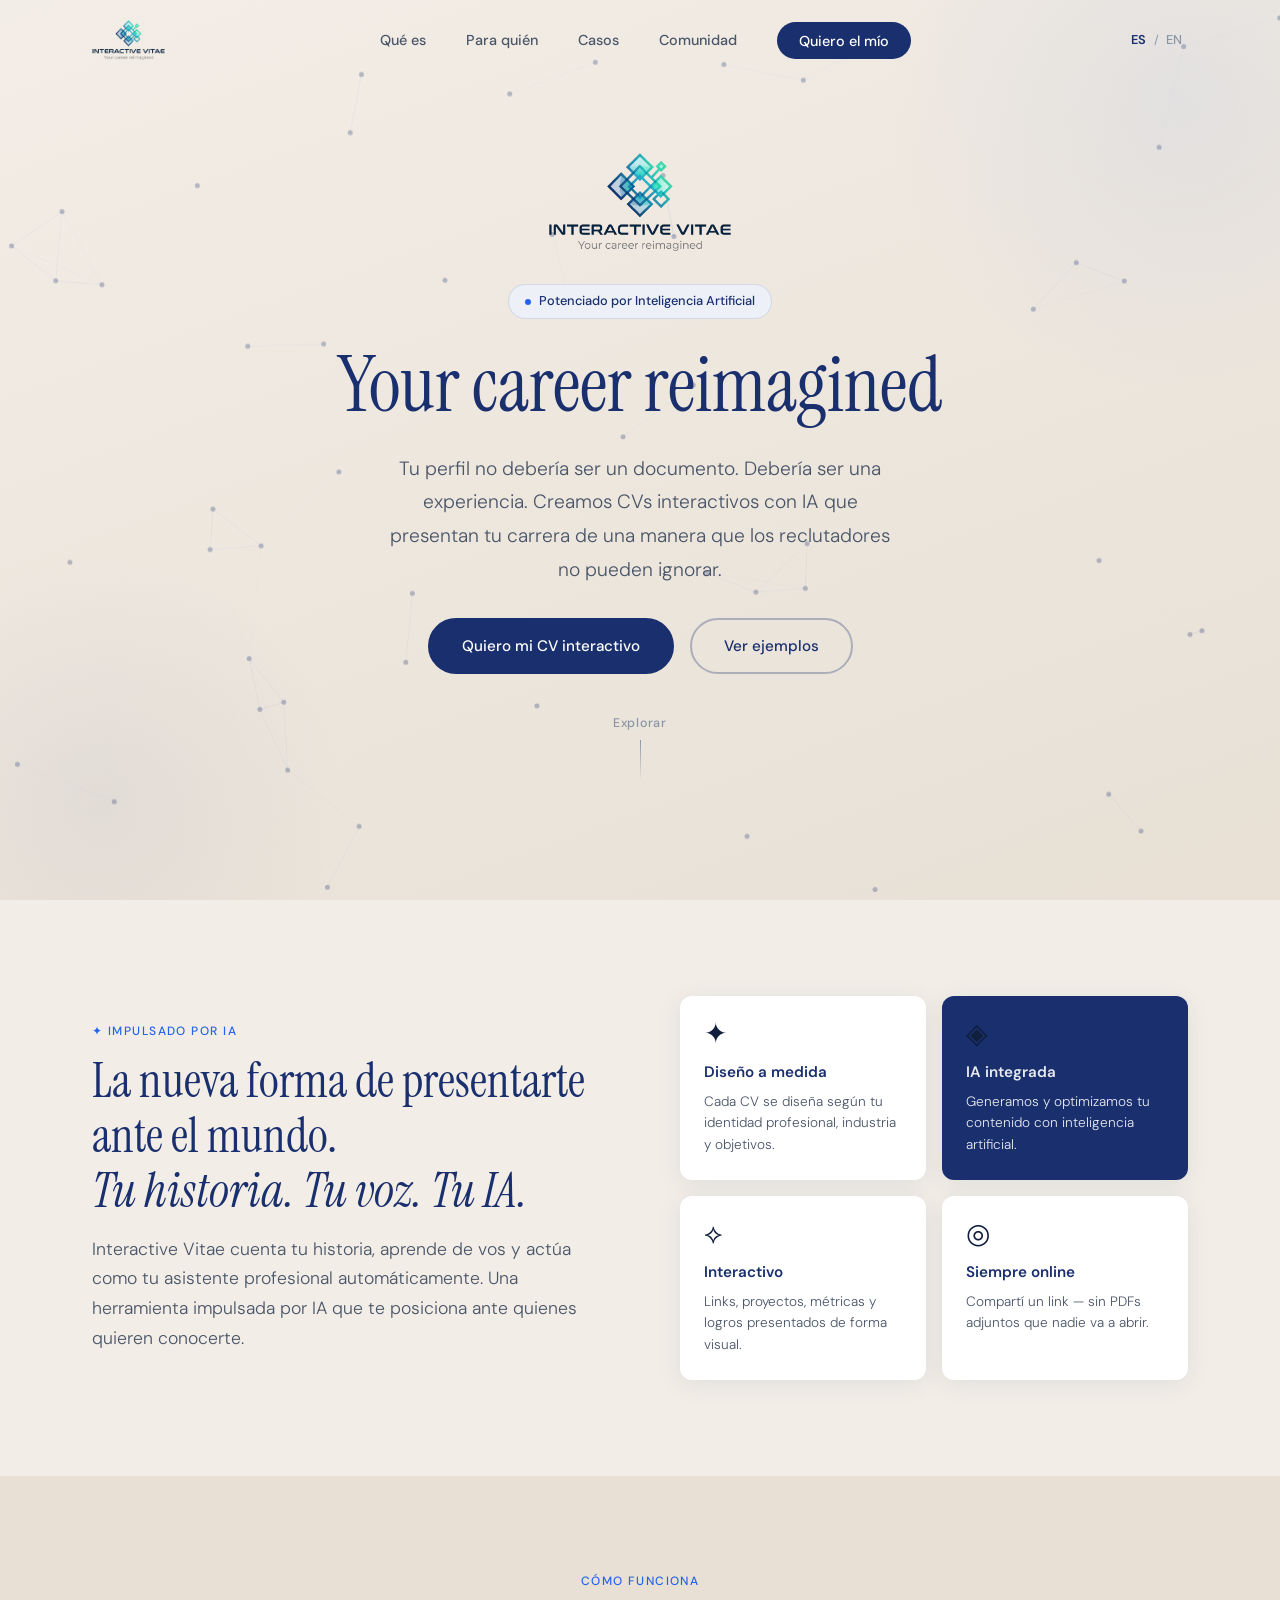
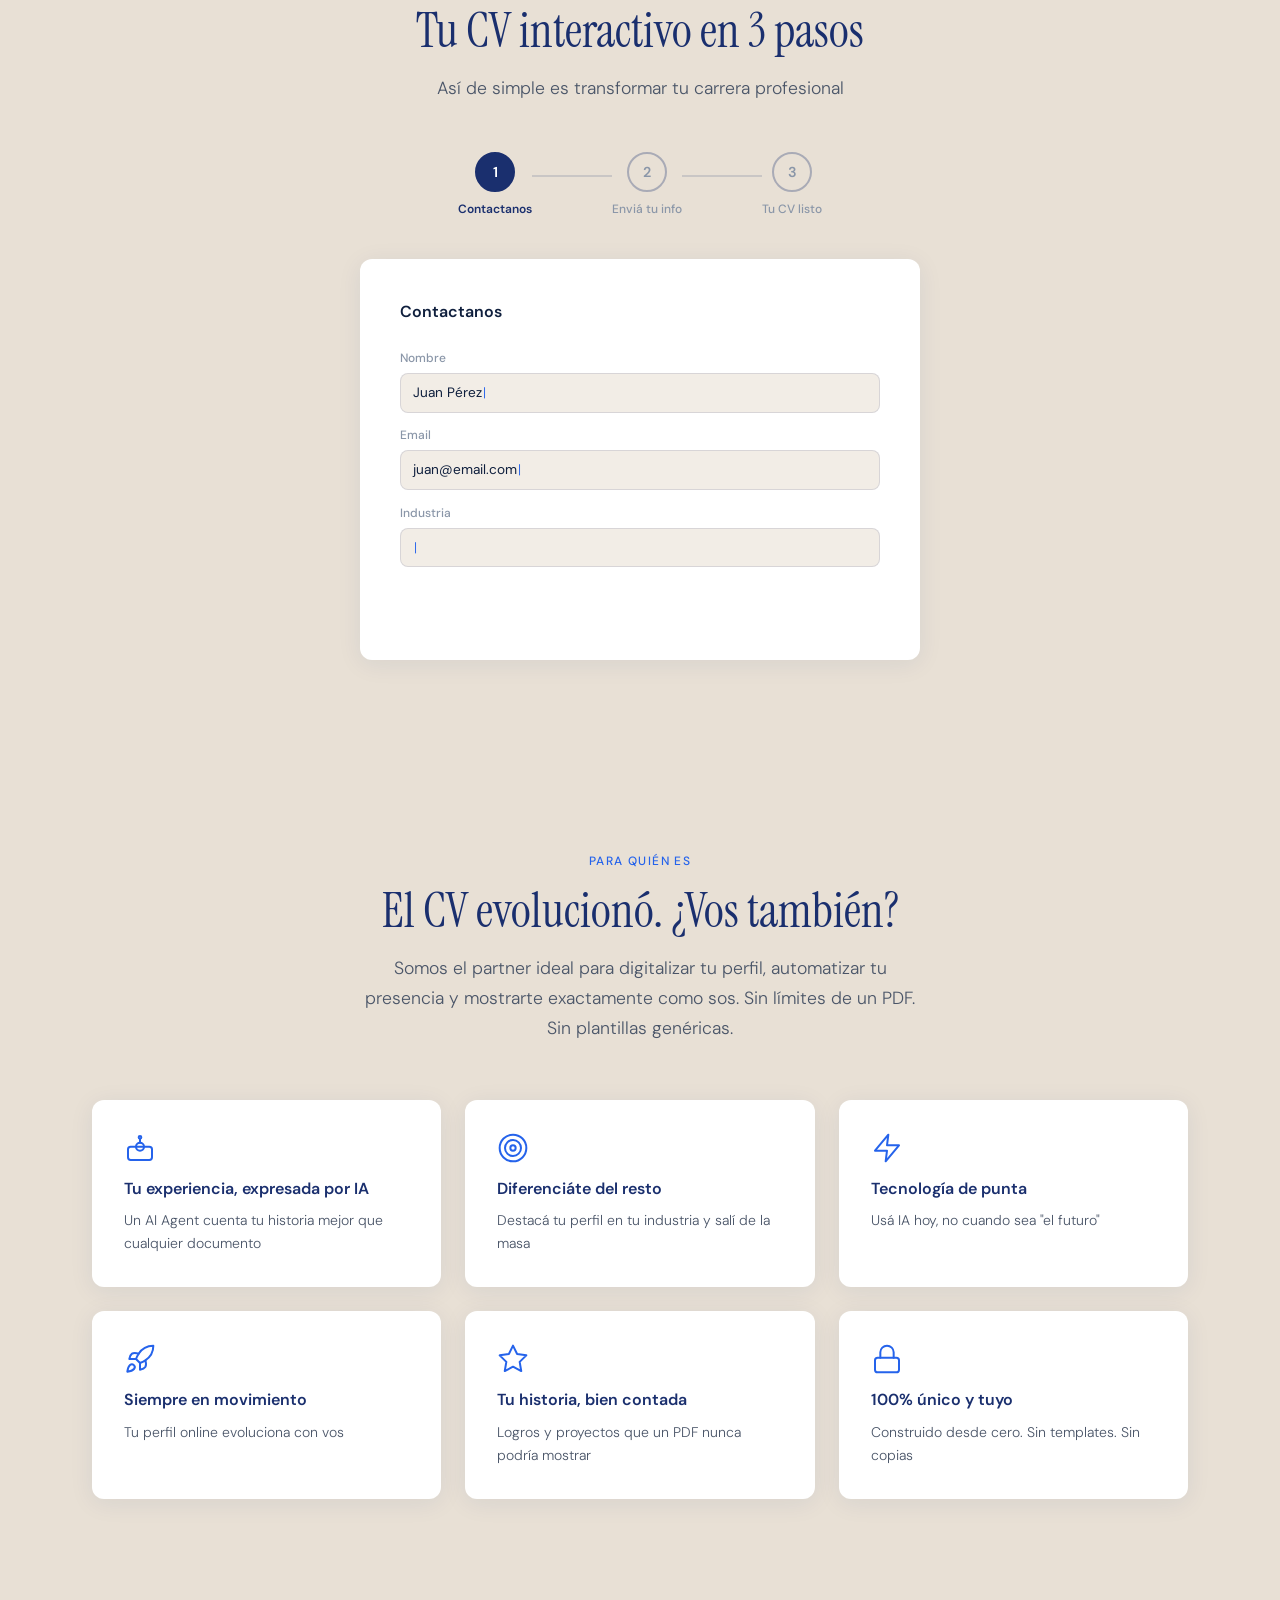
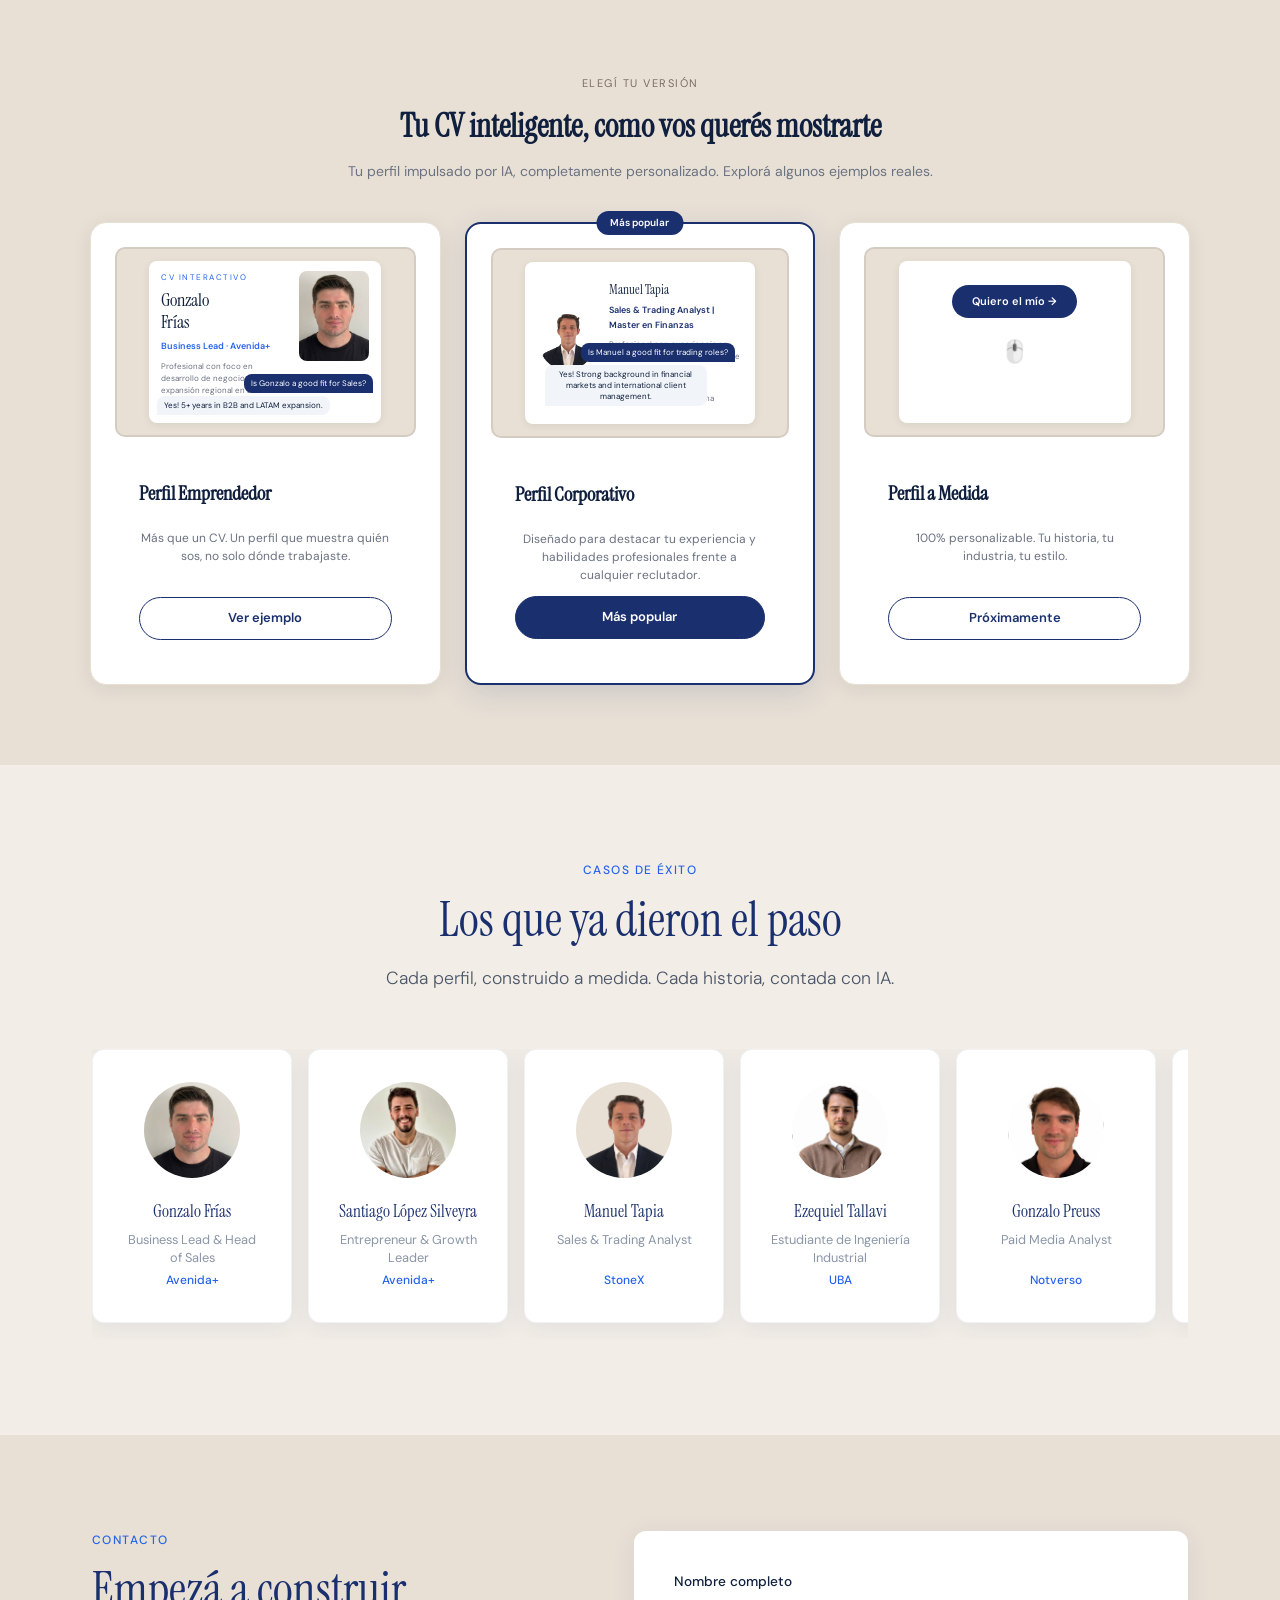
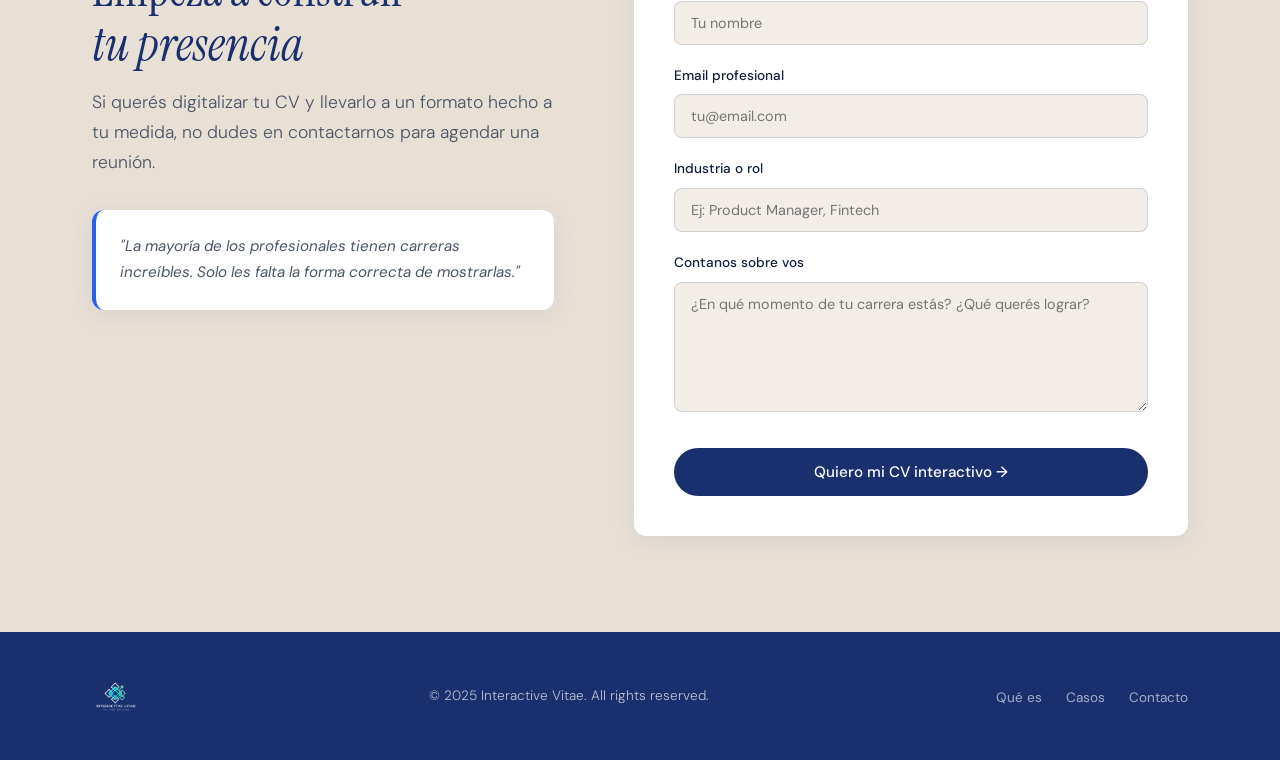
==== commit 555a08e8: "checkpoint: casos actualizados con Preuss, Zambonini y animacion proximamente" ====
--- a/index.html
+++ b/index.html
@@ -662,12 +662,32 @@
               <p class="caso-empresa">UBA</p>
             </a>
 
-            <!-- Card 5: Placeholder -->
+            <!-- Card 5: Gonzalo Preuss -->
+            <a href="https://preussg.netlify.app/" target="_blank" rel="noopener noreferrer" class="caso-card">
+              <div class="caso-photo-wrap">
+                <img src="foto-preuss.jpg" alt="Gonzalo Preuss" class="caso-photo" />
+              </div>
+              <h3 class="caso-name">Gonzalo Preuss</h3>
+              <p class="caso-role">Paid Media Analyst</p>
+              <p class="caso-empresa">Notverso</p>
+            </a>
+
+            <!-- Card 6: Bruno Zambonini -->
+            <a href="https://zamboninib.interactivevitae.com/" target="_blank" rel="noopener noreferrer" class="caso-card">
+              <div class="caso-photo-wrap">
+                <img src="foto-zambonini.jpg" alt="Bruno Zambonini" class="caso-photo" />
+              </div>
+              <h3 class="caso-name">Bruno Zambonini</h3>
+              <p class="caso-role">Estudiante de Ingeniería Industrial</p>
+              <p class="caso-empresa">UBA</p>
+            </a>
+
+            <!-- Card 7: Placeholder -->
             <div class="caso-card caso-card--placeholder" style="cursor:pointer" onclick="document.getElementById('contacto').scrollIntoView({behavior:'smooth'})">
               <div class="caso-photo-wrap">
                 <div class="caso-photo-placeholder">?</div>
               </div>
-              <h3 class="caso-name" data-i18n="casos.card3.name">Próximamente</h3>
+              <h3 class="caso-name caso-proximamente" data-i18n="casos.card3.name">Próximamente</h3>
               <p class="caso-role" data-i18n="casos.card3.role">Tu perfil podría estar acá</p>
             </div>
 
@@ -708,11 +728,29 @@
               <p class="caso-empresa">UBA</p>
             </a>
 
+            <a href="https://preussg.netlify.app/" target="_blank" rel="noopener noreferrer" class="caso-card" aria-hidden="true">
+              <div class="caso-photo-wrap">
+                <img src="foto-preuss.jpg" alt="" class="caso-photo" />
+              </div>
+              <h3 class="caso-name">Gonzalo Preuss</h3>
+              <p class="caso-role">Paid Media Analyst</p>
+              <p class="caso-empresa">Notverso</p>
+            </a>
+
+            <a href="https://zamboninib.interactivevitae.com/" target="_blank" rel="noopener noreferrer" class="caso-card" aria-hidden="true">
+              <div class="caso-photo-wrap">
+                <img src="foto-zambonini.jpg" alt="" class="caso-photo" />
+              </div>
+              <h3 class="caso-name">Bruno Zambonini</h3>
+              <p class="caso-role">Estudiante de Ingeniería Industrial</p>
+              <p class="caso-empresa">UBA</p>
+            </a>
+
             <div class="caso-card caso-card--placeholder" aria-hidden="true">
               <div class="caso-photo-wrap">
                 <div class="caso-photo-placeholder">?</div>
               </div>
-              <h3 class="caso-name">Próximamente</h3>
+              <h3 class="caso-name caso-proximamente">Próximamente</h3>
               <p class="caso-role">Tu perfil podría estar acá</p>
             </div>
 
@@ -723,6 +761,8 @@
 
         <div class="casos-dots">
           <span class="caso-dot active"></span>
+          <span class="caso-dot"></span>
+          <span class="caso-dot"></span>
           <span class="caso-dot"></span>
           <span class="caso-dot"></span>
           <span class="caso-dot"></span>
--- a/style.css
+++ b/style.css
@@ -1574,3 +1574,12 @@
 }
 
 #demo { display: none; }
+
+@keyframes casoPulse {
+  0%, 100% { opacity: 1; }
+  50% { opacity: 0.3; }
+}
+
+.caso-proximamente {
+  animation: casoPulse 1.8s ease-in-out infinite;
+}
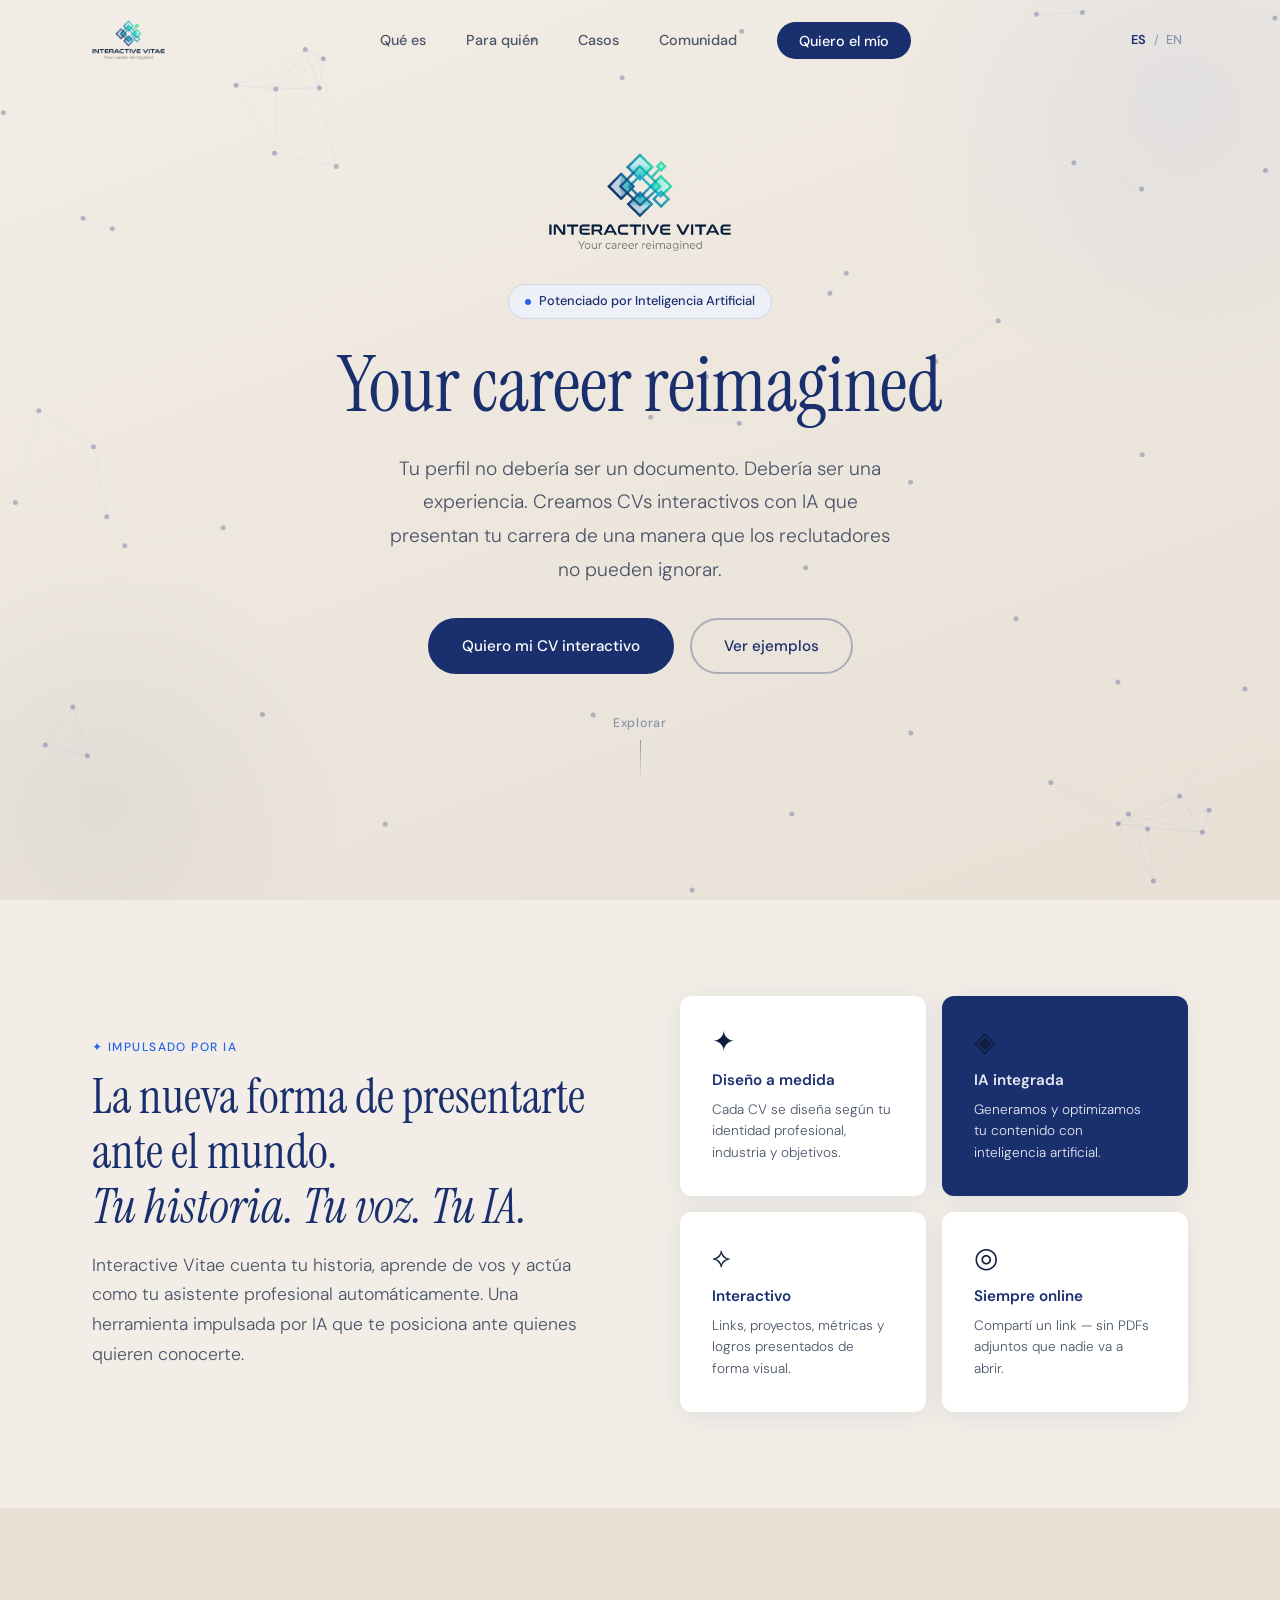
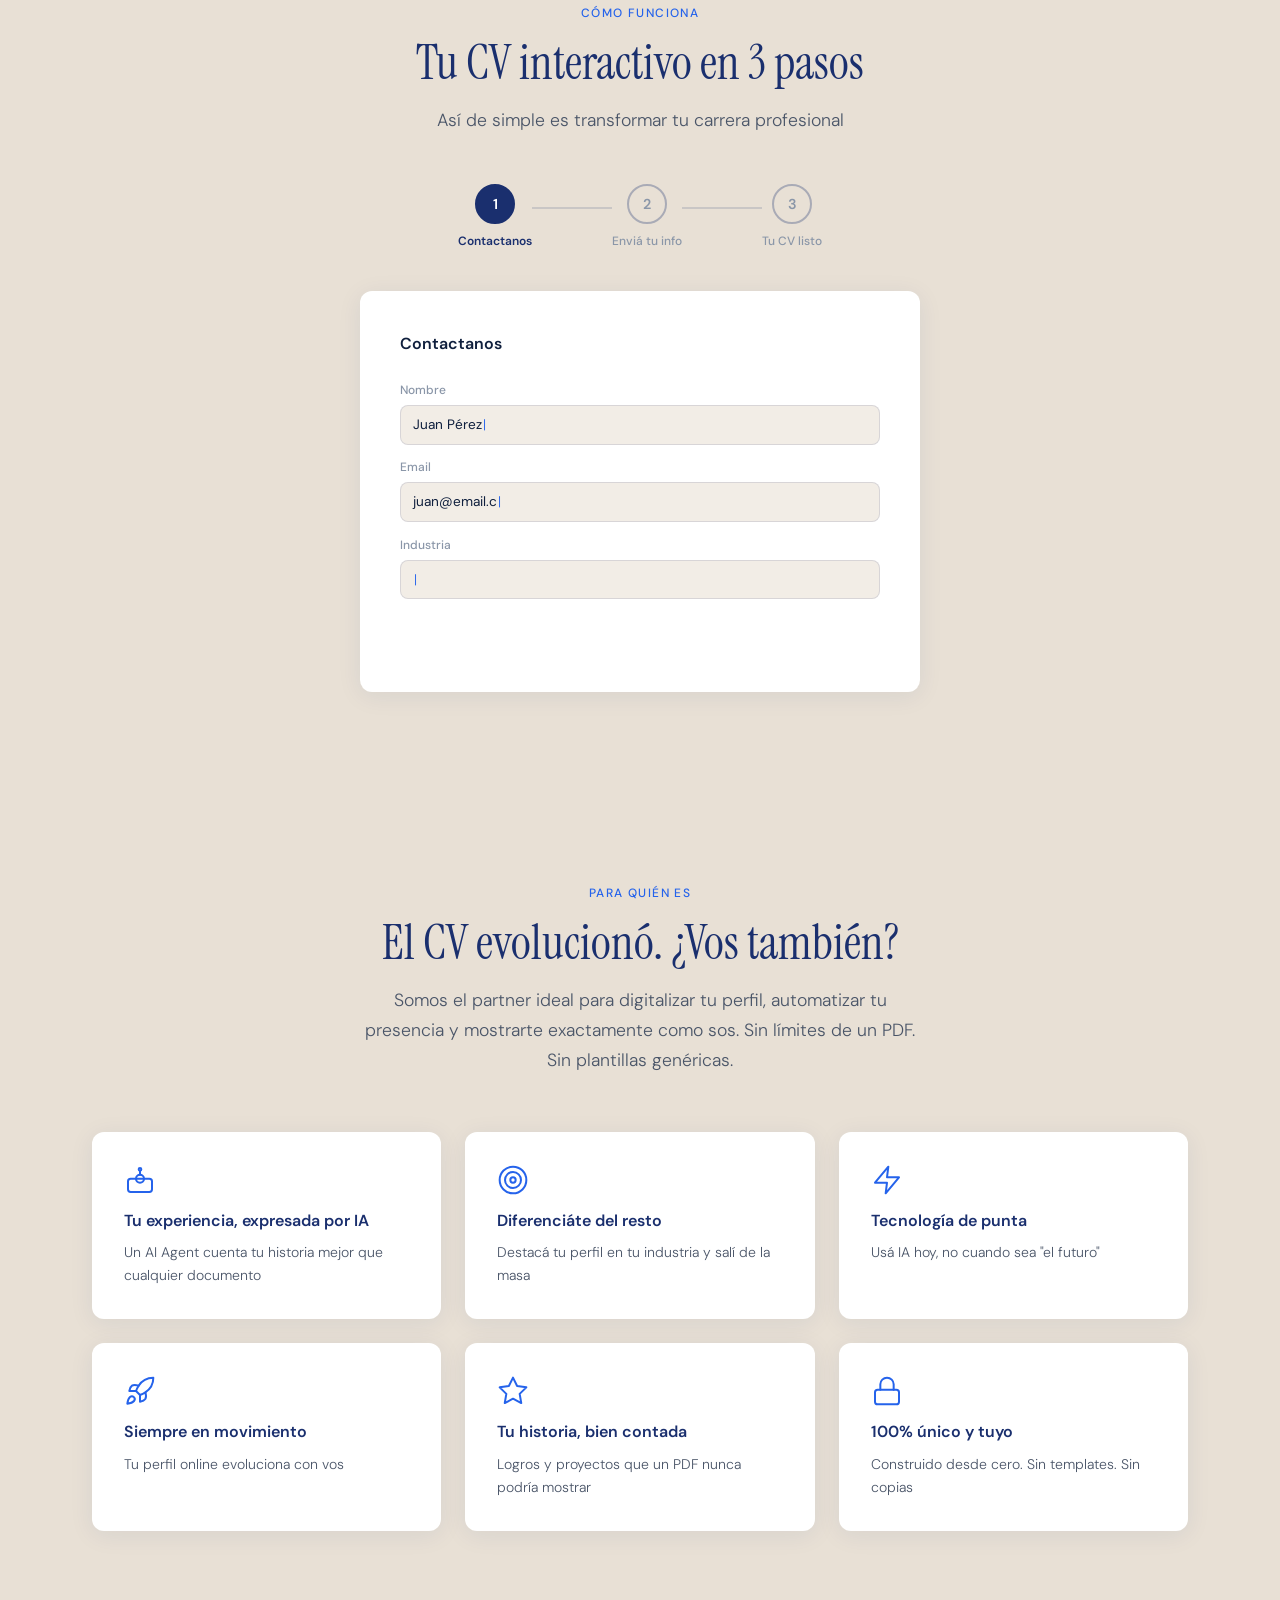
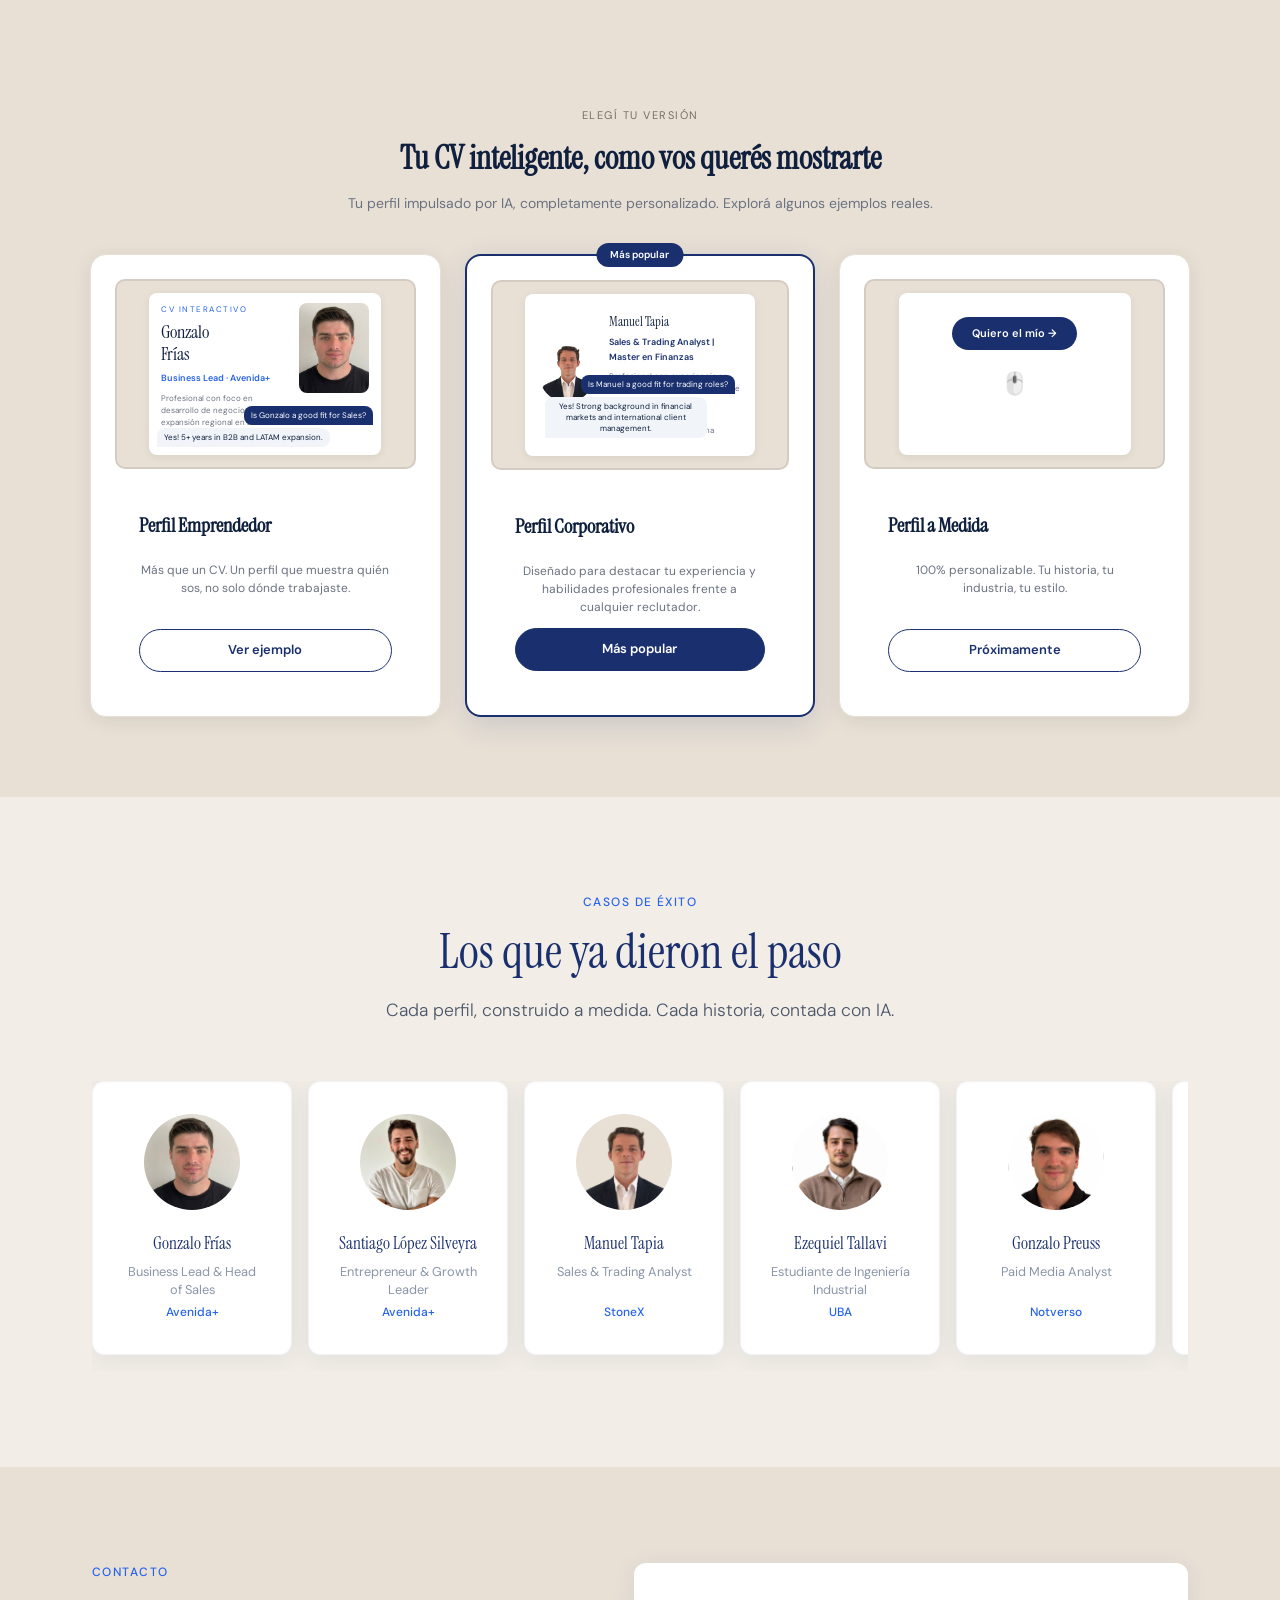
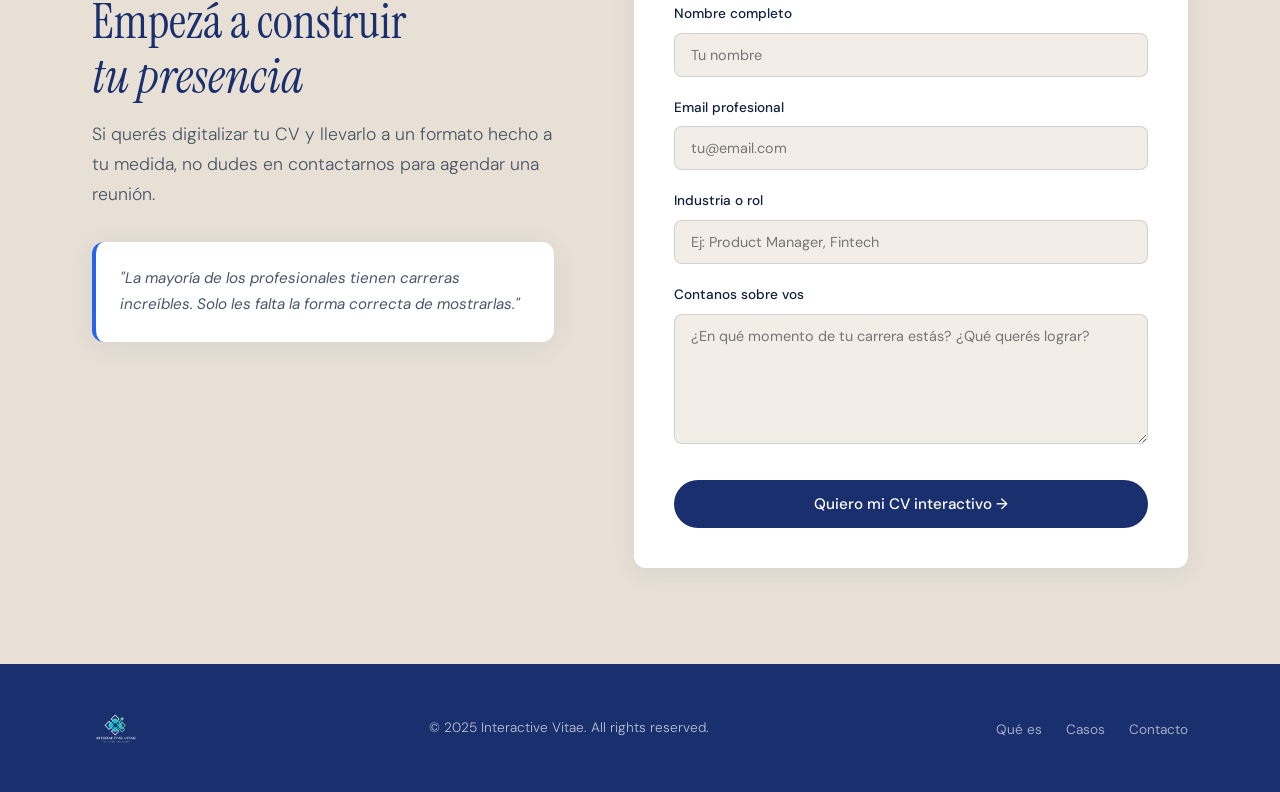
==== commit 97f05a33: "feat: add Maria Merello, features section hidden, casos updates" ====
--- a/index.html
+++ b/index.html
@@ -605,6 +605,241 @@
 
 
   <!-- ============================================
+       FEATURES / DEMO
+       ============================================ -->
+  <section id="features">
+    <div class="container">
+
+      <!-- Encabezado -->
+      <p class="feat-eyebrow">INTERACTIVE VITAE</p>
+      <h2 class="feat-title" data-es="Tu perfil puede lucir así" data-en="Your profile could look like this">Tu perfil puede lucir así</h2>
+
+      <!-- Browser Mockup -->
+      <div class="features-browser">
+        <!-- Browser bar -->
+        <div class="fb-bar">
+          <div class="fb-dots">
+            <span class="fb-dot fb-dot--red"></span>
+            <span class="fb-dot fb-dot--yellow"></span>
+            <span class="fb-dot fb-dot--green"></span>
+          </div>
+          <div class="fb-url">https://juanperez.interactivevitae.com</div>
+          <div style="width:52px;"></div>
+        </div>
+        <!-- Navbar interno -->
+        <div class="fb-nav">
+          <div class="fb-logo">
+            <span class="fb-logo-tri">▼</span>
+            <span class="fb-logo-text">INTERACTIVEVITAE</span>
+          </div>
+          <div class="fb-nav-links">
+            <span>PERFIL</span>
+            <span>EXPERIENCIA</span>
+            <span>SOBRE MÍ</span>
+            <span>CONTACTO</span>
+          </div>
+          <div class="fb-nav-btn">🚀</div>
+        </div>
+        <!-- Hero: dos columnas -->
+        <div class="features-hero">
+          <!-- Columna izquierda -->
+          <div class="features-left">
+            <img src="foto-perez.png" alt="Juan Perez" class="feat-photo" />
+            <h3 class="feat-name">Juan Perez</h3>
+            <p class="feat-role">Software Developer</p>
+            <p class="feat-location">📍 Buenos Aires, Argentina</p>
+            <p class="feat-desc">Desarrollador enfocado en crear experiencias digitales eficientes, escalables y centradas en el usuario.</p>
+            <div class="feat-socials">
+              <span class="feat-social">GH</span>
+              <span class="feat-social">in</span>
+              <span class="feat-social">✉</span>
+              <span class="feat-social">↓</span>
+            </div>
+          </div>
+          <!-- Columna derecha: canvas red neuronal -->
+          <div class="features-right">
+            <canvas id="neuralCanvas"></canvas>
+          </div>
+          <!-- Botones flotantes -->
+          <div class="feat-float-btns">
+            <button class="feat-guide-btn">🧭 Guide Tour</button>
+            <button class="feat-chat-btn">💬</button>
+          </div>
+          <!-- Dots navegación vertical -->
+          <div class="feat-nav-dots">
+            <span class="feat-ndot feat-ndot--active"></span>
+            <span class="feat-ndot"></span>
+            <span class="feat-ndot"></span>
+            <span class="feat-ndot"></span>
+            <span class="feat-ndot"></span>
+            <span class="feat-ndot"></span>
+          </div>
+        </div>
+      </div>
+
+      <!-- Grid de 6 features -->
+      <div class="features-grid">
+
+        <!-- Card 1: Perfil -->
+        <div class="feature-card">
+          <div class="feat-icon feat-icon--navy">👤</div>
+          <h3 class="feat-card-title" data-es="1. PERFIL" data-en="1. PROFILE">1. PERFIL</h3>
+          <p class="feat-card-desc" data-es="Presenta tu identidad profesional de forma clara y visual." data-en="Present your professional identity clearly and visually.">Presenta tu identidad profesional de forma clara y visual.</p>
+          <ul class="feat-list">
+            <li data-es="Foto de perfil" data-en="Profile photo">Foto de perfil</li>
+            <li data-es="Nombre y puesto" data-en="Name and position">Nombre y puesto</li>
+            <li data-es="Resumen profesional" data-en="Professional summary">Resumen profesional</li>
+            <li data-es="Ubicación" data-en="Location">Ubicación</li>
+            <li data-es="Redes sociales" data-en="Social networks">Redes sociales</li>
+            <li data-es="Botón de descarga de CV" data-en="CV download button">Botón de descarga de CV</li>
+          </ul>
+        </div>
+
+        <!-- Card 2: Experiencias -->
+        <div class="feature-card">
+          <div class="feat-icon feat-icon--navy">💼</div>
+          <h3 class="feat-card-title" data-es="2. EXPERIENCIAS" data-en="2. EXPERIENCE">2. EXPERIENCIAS</h3>
+          <p class="feat-card-desc" data-es="Muestra tu trayectoria laboral de manera ordenada y atractiva." data-en="Showcase your career path in an organized and attractive way.">Muestra tu trayectoria laboral de manera ordenada y atractiva.</p>
+          <ul class="feat-list">
+            <li data-es="Cargos y empresas" data-en="Roles and companies">Cargos y empresas</li>
+            <li data-es="Fechas de inicio y fin" data-en="Start and end dates">Fechas de inicio y fin</li>
+            <li data-es="Descripción de funciones" data-en="Job description">Descripción de funciones</li>
+            <li data-es="Logros destacados" data-en="Key achievements">Logros destacados</li>
+            <li data-es="Orden cronológico" data-en="Chronological order">Orden cronológico</li>
+          </ul>
+        </div>
+
+        <!-- Card 3: Sobre mí -->
+        <div class="feature-card">
+          <div class="feat-icon feat-icon--navy">🪪</div>
+          <h3 class="feat-card-title" data-es="3. SOBRE MÍ" data-en="3. ABOUT ME">3. SOBRE MÍ</h3>
+          <p class="feat-card-desc" data-es="Cuenta tu historia y destaca tus habilidades y valores." data-en="Tell your story and highlight your skills and values.">Cuenta tu historia y destaca tus habilidades y valores.</p>
+          <ul class="feat-list">
+            <li data-es="Biografía personal" data-en="Personal biography">Biografía personal</li>
+            <li data-es="Habilidades técnicas" data-en="Technical skills">Habilidades técnicas</li>
+            <li data-es="Soft skills" data-en="Soft skills">Soft skills</li>
+            <li data-es="Formación académica" data-en="Academic background">Formación académica</li>
+            <li data-es="Pasiones e intereses" data-en="Passions and interests">Pasiones e intereses</li>
+          </ul>
+        </div>
+
+        <!-- Card 4: Contacto -->
+        <div class="feature-card">
+          <div class="feat-icon feat-icon--navy">✉️</div>
+          <h3 class="feat-card-title" data-es="4. CONTACTO" data-en="4. CONTACT">4. CONTACTO</h3>
+          <p class="feat-card-desc" data-es="Facilita que te contacten de forma directa." data-en="Make it easy for people to reach you directly.">Facilita que te contacten de forma directa.</p>
+          <ul class="feat-list">
+            <li data-es="Formulario de contacto" data-en="Contact form">Formulario de contacto</li>
+            <li data-es="Email directo" data-en="Direct email">Email directo</li>
+            <li data-es="Teléfono (opcional)" data-en="Phone (optional)">Teléfono (opcional)</li>
+            <li data-es="Ubicación" data-en="Location">Ubicación</li>
+            <li data-es="Enlaces a redes" data-en="Social links">Enlaces a redes</li>
+          </ul>
+        </div>
+
+        <!-- Card 5: Guide Tour -->
+        <div class="feature-card">
+          <div class="feat-icon feat-icon--blue">🧭</div>
+          <h3 class="feat-card-title">5. GUIDE TOUR <span class="feature-badge">¡NUEVO!</span></h3>
+          <p class="feat-card-desc" data-es="Un recorrido guiado que presenta tu CV sección por sección." data-en="A guided tour that presents your CV section by section.">Un recorrido guiado que presenta tu CV sección por sección.</p>
+          <ul class="feat-list">
+            <li data-es="Explica cada sección" data-en="Explains each section">Explica cada sección</li>
+            <li data-es="Destaca tu valor profesional" data-en="Highlights your professional value">Destaca tu valor profesional</li>
+            <li data-es="Mejora la experiencia del reclutador" data-en="Improves recruiter experience">Mejora la experiencia del reclutador</li>
+            <li data-es="Botón flotante siempre disponible" data-en="Floating button always available">Botón flotante siempre disponible</li>
+          </ul>
+        </div>
+
+        <!-- Card 6: Chatbot IA -->
+        <div class="feature-card">
+          <div class="feat-icon feat-icon--blue">💬</div>
+          <h3 class="feat-card-title">6. CHATBOT IA <span class="feature-badge">¡NUEVO!</span></h3>
+          <p class="feat-card-desc" data-es="Un asistente inteligente entrenado para responder por vos." data-en="An intelligent assistant trained to answer on your behalf.">Un asistente inteligente entrenado para responder por vos.</p>
+          <ul class="feat-list">
+            <li data-es="FAQ personalizadas" data-en="Personalized FAQ">FAQ personalizadas</li>
+            <li data-es="Responde sobre tu experiencia y proyectos" data-en="Answers about your experience and projects">Responde sobre tu experiencia y proyectos</li>
+            <li data-es="IA entrenada con tu información" data-en="AI trained with your information">IA entrenada con tu información</li>
+            <li data-es="Disponible 24/7" data-en="Available 24/7">Disponible 24/7</li>
+          </ul>
+        </div>
+
+      </div><!-- /features-grid -->
+
+
+    </div>
+  </section>
+
+  <!-- Script canvas red neuronal del mockup -->
+  <script>
+(function () {
+  var canvas = document.getElementById('neuralCanvas');
+  if (!canvas) return;
+  var ctx = canvas.getContext('2d');
+
+  function resize() {
+    canvas.width = canvas.offsetWidth;
+    canvas.height = canvas.offsetHeight;
+  }
+  resize();
+  window.addEventListener('resize', resize);
+
+  var NUM_POINTS = 22;
+  var MAX_DIST = 130;
+  var points = [];
+
+  for (var i = 0; i < NUM_POINTS; i++) {
+    points.push({
+      x: Math.random() * canvas.width,
+      y: Math.random() * canvas.height,
+      vx: (Math.random() - 0.5) * 0.5,
+      vy: (Math.random() - 0.5) * 0.5,
+      r: Math.random() * 1.5 + 1.5
+    });
+  }
+
+  function animate() {
+    ctx.clearRect(0, 0, canvas.width, canvas.height);
+
+    for (var i = 0; i < points.length; i++) {
+      var p = points[i];
+      p.x += p.vx;
+      p.y += p.vy;
+      if (p.x < 0 || p.x > canvas.width)  p.vx *= -1;
+      if (p.y < 0 || p.y > canvas.height) p.vy *= -1;
+    }
+
+    for (var i = 0; i < points.length; i++) {
+      for (var j = i + 1; j < points.length; j++) {
+        var dx = points[i].x - points[j].x;
+        var dy = points[i].y - points[j].y;
+        var dist = Math.sqrt(dx * dx + dy * dy);
+        if (dist < MAX_DIST) {
+          var alpha = (1 - dist / MAX_DIST) * 0.5;
+          ctx.beginPath();
+          ctx.strokeStyle = 'rgba(100,160,255,' + alpha + ')';
+          ctx.lineWidth = 0.8;
+          ctx.moveTo(points[i].x, points[i].y);
+          ctx.lineTo(points[j].x, points[j].y);
+          ctx.stroke();
+        }
+      }
+    }
+
+    for (var i = 0; i < points.length; i++) {
+      ctx.beginPath();
+      ctx.arc(points[i].x, points[i].y, points[i].r, 0, Math.PI * 2);
+      ctx.fillStyle = 'rgba(255,255,255,0.85)';
+      ctx.fill();
+    }
+
+    requestAnimationFrame(animate);
+  }
+  animate();
+})();
+  </script>
+
+
+  <!-- ============================================
        CASOS DE EXITO
        ============================================ -->
   <section class="casos" id="casos">
@@ -682,7 +917,17 @@
               <p class="caso-empresa">UBA</p>
             </a>
 
-            <!-- Card 7: Placeholder -->
+            <!-- Card 7: María Merello -->
+            <a href="https://merellom.netlify.app/" target="_blank" rel="noopener noreferrer" class="caso-card">
+              <div class="caso-photo-wrap">
+                <img src="foto-merello.jpg" alt="María Merello" class="caso-photo" />
+              </div>
+              <h3 class="caso-name">María Merello</h3>
+              <p class="caso-role">Senior Analyst, NJX Learning Delivery</p>
+              <p class="caso-empresa">Accenture</p>
+            </a>
+
+            <!-- Card 8: Placeholder -->
             <div class="caso-card caso-card--placeholder" style="cursor:pointer" onclick="document.getElementById('contacto').scrollIntoView({behavior:'smooth'})">
               <div class="caso-photo-wrap">
                 <div class="caso-photo-placeholder">?</div>
--- a/style.css
+++ b/style.css
@@ -1583,3 +1583,391 @@
 .caso-proximamente {
   animation: casoPulse 1.8s ease-in-out infinite;
 }
+
+/* ── Features section ── */
+#features {
+  background: #e8e0d5;
+  padding: 80px 20px;
+  text-align: center;
+}
+
+.feat-eyebrow {
+  font-family: 'DM Sans', sans-serif;
+  font-size: 11px;
+  font-weight: 600;
+  letter-spacing: 1.5px;
+  text-transform: uppercase;
+  color: #1a2f6e;
+  margin-bottom: 8px;
+}
+
+.feat-title {
+  font-family: 'Instrument Serif', serif;
+  font-size: clamp(1.6rem, 3vw, 2.4rem);
+  color: #0f1f3d;
+  margin-bottom: 48px;
+  line-height: 1.2;
+}
+
+/* ── Browser shell ── */
+.features-browser {
+  max-width: 700px;
+  margin: 0 auto 60px auto;
+  border-radius: 12px;
+  overflow: hidden;
+  box-shadow: 0 20px 60px rgba(0, 0, 0, 0.4);
+  text-align: left;
+}
+
+.fb-bar {
+  background: #1a1a2e;
+  padding: 9px 14px;
+  display: flex;
+  align-items: center;
+  gap: 10px;
+}
+
+.fb-dots { display: flex; gap: 6px; }
+
+.fb-dot {
+  width: 10px;
+  height: 10px;
+  border-radius: 50%;
+}
+
+.fb-dot--red    { background: #ff5f57; }
+.fb-dot--yellow { background: #febc2e; }
+.fb-dot--green  { background: #28c840; }
+
+.fb-url {
+  flex: 1;
+  background: #0f0f1f;
+  border-radius: 5px;
+  padding: 4px 10px;
+  font-size: 11px;
+  color: #6b7280;
+  font-family: 'DM Sans', sans-serif;
+  text-align: center;
+}
+
+.fb-nav {
+  background: rgba(10, 10, 26, 0.9);
+  padding: 10px 20px;
+  display: flex;
+  align-items: center;
+  gap: 16px;
+  border-bottom: 1px solid rgba(255,255,255,0.05);
+}
+
+.fb-logo {
+  display: flex;
+  align-items: center;
+  gap: 6px;
+}
+
+.fb-logo-tri {
+  color: #2563eb;
+  font-size: 12px;
+}
+
+.fb-logo-text {
+  font-size: 10px;
+  font-weight: 700;
+  color: #fff;
+  font-family: 'DM Sans', sans-serif;
+  letter-spacing: 1px;
+}
+
+.fb-nav-links {
+  display: flex;
+  gap: 16px;
+  flex: 1;
+  justify-content: center;
+}
+
+.fb-nav-links span {
+  font-size: 9px;
+  color: rgba(255,255,255,0.6);
+  font-family: 'DM Sans', sans-serif;
+  letter-spacing: 0.5px;
+}
+
+.fb-nav-btn {
+  width: 26px;
+  height: 26px;
+  background: #2563eb;
+  border-radius: 50%;
+  display: flex;
+  align-items: center;
+  justify-content: center;
+  font-size: 12px;
+}
+
+/* ── Hero dos columnas ── */
+.features-hero {
+  display: grid;
+  grid-template-columns: 40% 60%;
+  height: 380px;
+  background: linear-gradient(135deg, #0a0f2e, #0d1b4b);
+  position: relative;
+}
+
+.features-left {
+  padding: 24px;
+  display: flex;
+  flex-direction: column;
+  align-items: center;
+  text-align: center;
+  gap: 6px;
+  border-right: 1px solid rgba(255,255,255,0.05);
+}
+
+.feat-photo {
+  width: 90px;
+  height: 90px;
+  border-radius: 50%;
+  object-fit: cover;
+  border: 3px solid #2563eb;
+  display: block;
+  margin: 0 auto 12px auto;
+}
+
+.feat-name {
+  font-family: 'DM Sans', sans-serif;
+  font-size: 1.4rem;
+  font-weight: 700;
+  color: #fff;
+  margin: 0;
+  text-align: center;
+}
+
+.feat-role {
+  font-family: 'DM Sans', sans-serif;
+  font-size: 0.9rem;
+  color: #2563eb;
+  font-weight: 600;
+  margin: 0;
+}
+
+.feat-location {
+  font-family: 'DM Sans', sans-serif;
+  font-size: 0.75rem;
+  color: rgba(255,255,255,0.55);
+  margin: 0;
+}
+
+.feat-desc {
+  font-family: 'DM Sans', sans-serif;
+  font-size: 0.75rem;
+  color: rgba(255,255,255,0.4);
+  line-height: 1.5;
+  margin: 8px 0 0;
+}
+
+.feat-socials {
+  display: flex;
+  gap: 8px;
+  margin-top: 4px;
+}
+
+.feat-social {
+  width: 30px;
+  height: 30px;
+  border-radius: 50%;
+  border: 1px solid rgba(255,255,255,0.2);
+  color: rgba(255,255,255,0.5);
+  font-size: 9px;
+  font-family: 'DM Sans', sans-serif;
+  font-weight: 700;
+  display: flex;
+  align-items: center;
+  justify-content: center;
+}
+
+.features-right {
+  flex: 1;
+  position: relative;
+}
+
+.features-right canvas {
+  width: 100%;
+  height: 100%;
+  display: block;
+}
+
+.feat-float-btns {
+  position: absolute;
+  bottom: 14px;
+  right: 14px;
+  display: flex;
+  align-items: center;
+  gap: 8px;
+}
+
+.feat-guide-btn {
+  background: #2563eb;
+  color: #fff;
+  font-size: 10px;
+  font-family: 'DM Sans', sans-serif;
+  font-weight: 600;
+  padding: 6px 14px;
+  border-radius: 24px;
+  border: none;
+  cursor: default;
+  display: flex;
+  align-items: center;
+  gap: 5px;
+}
+
+.feat-chat-btn {
+  width: 28px;
+  height: 28px;
+  background: #2563eb;
+  border-radius: 50%;
+  border: none;
+  font-size: 13px;
+  cursor: default;
+  display: flex;
+  align-items: center;
+  justify-content: center;
+}
+
+.feat-nav-dots {
+  position: absolute;
+  right: 12px;
+  top: 50%;
+  transform: translateY(-50%);
+  display: flex;
+  flex-direction: column;
+  gap: 5px;
+}
+
+.feat-ndot {
+  width: 6px;
+  height: 6px;
+  border-radius: 50%;
+  background: rgba(255,255,255,0.25);
+}
+
+.feat-ndot--active {
+  background: #fff;
+}
+
+/* ── Features Grid ── */
+.features-grid {
+  display: grid;
+  grid-template-columns: repeat(3, 1fr);
+  gap: 20px;
+  max-width: 900px;
+  margin: 0 auto 40px auto;
+  text-align: left;
+}
+
+.feature-card {
+  background: var(--card);
+  border-radius: var(--radius);
+  padding: 2rem;
+  box-shadow: var(--shadow);
+  transition: transform var(--transition), box-shadow var(--transition);
+}
+
+.feature-card:hover {
+  transform: translateY(-4px);
+  box-shadow: var(--shadow-hover);
+}
+
+.feat-icon {
+  display: flex;
+  align-items: center;
+  font-size: 1.75rem;
+  line-height: 1;
+  margin-bottom: 0.75rem;
+}
+
+.feat-icon--navy { background: none; }
+.feat-icon--blue { background: none; }
+
+.feat-card-title {
+  font-family: var(--font-sans);
+  font-size: 1rem;
+  font-weight: 600;
+  color: var(--navy);
+  margin: 0 0 0.5rem 0;
+  display: flex;
+  align-items: center;
+  gap: 6px;
+  flex-wrap: wrap;
+}
+
+.feat-card-desc {
+  font-family: var(--font-sans);
+  font-size: 0.875rem;
+  font-weight: 300;
+  color: var(--text-mid);
+  line-height: 1.65;
+  margin: 0 0 0.75rem 0;
+}
+
+.feat-list {
+  list-style: none;
+  padding: 0;
+  margin: 0;
+  display: flex;
+  flex-direction: column;
+  gap: 4px;
+}
+
+.feat-list li {
+  font-family: var(--font-sans);
+  font-size: 0.8rem;
+  font-weight: 300;
+  color: var(--text-mid);
+  padding-left: 14px;
+  position: relative;
+}
+
+.feat-list li::before {
+  content: "·";
+  position: absolute;
+  left: 0;
+  color: #2563eb;
+  font-weight: 700;
+}
+
+.feature-badge {
+  font-size: 10px;
+  background: #2563eb;
+  color: #fff;
+  padding: 2px 8px;
+  border-radius: 20px;
+  font-weight: 600;
+}
+
+
+@media (max-width: 768px) {
+  .features-grid {
+    grid-template-columns: 1fr;
+    max-width: 480px;
+  }
+
+  .feat-title {
+    font-size: 1.5rem;
+  }
+
+  .fb-nav-links {
+    display: none;
+  }
+}
+
+@media (max-width: 600px) {
+  .features-hero {
+    grid-template-columns: 1fr;
+    height: auto;
+  }
+
+  .features-right {
+    height: 140px;
+  }
+}
+
+#features { display: none; }
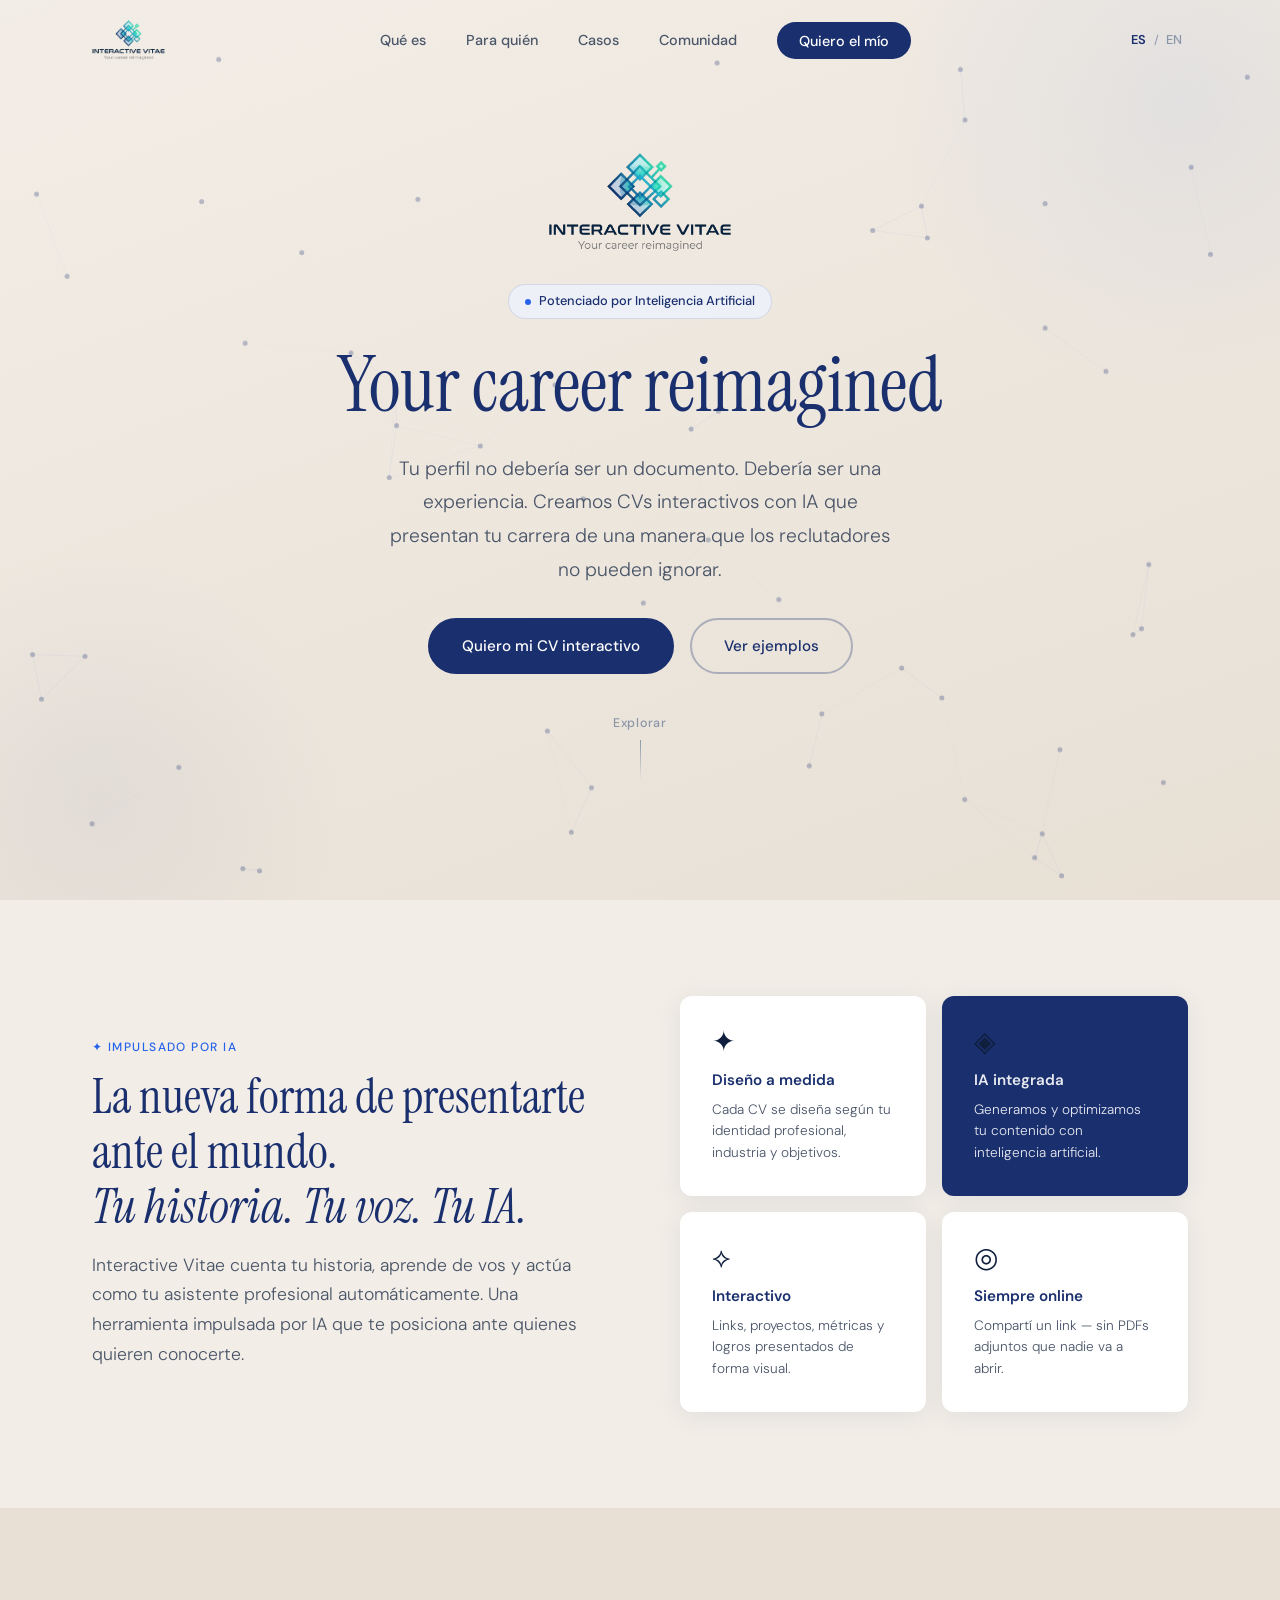
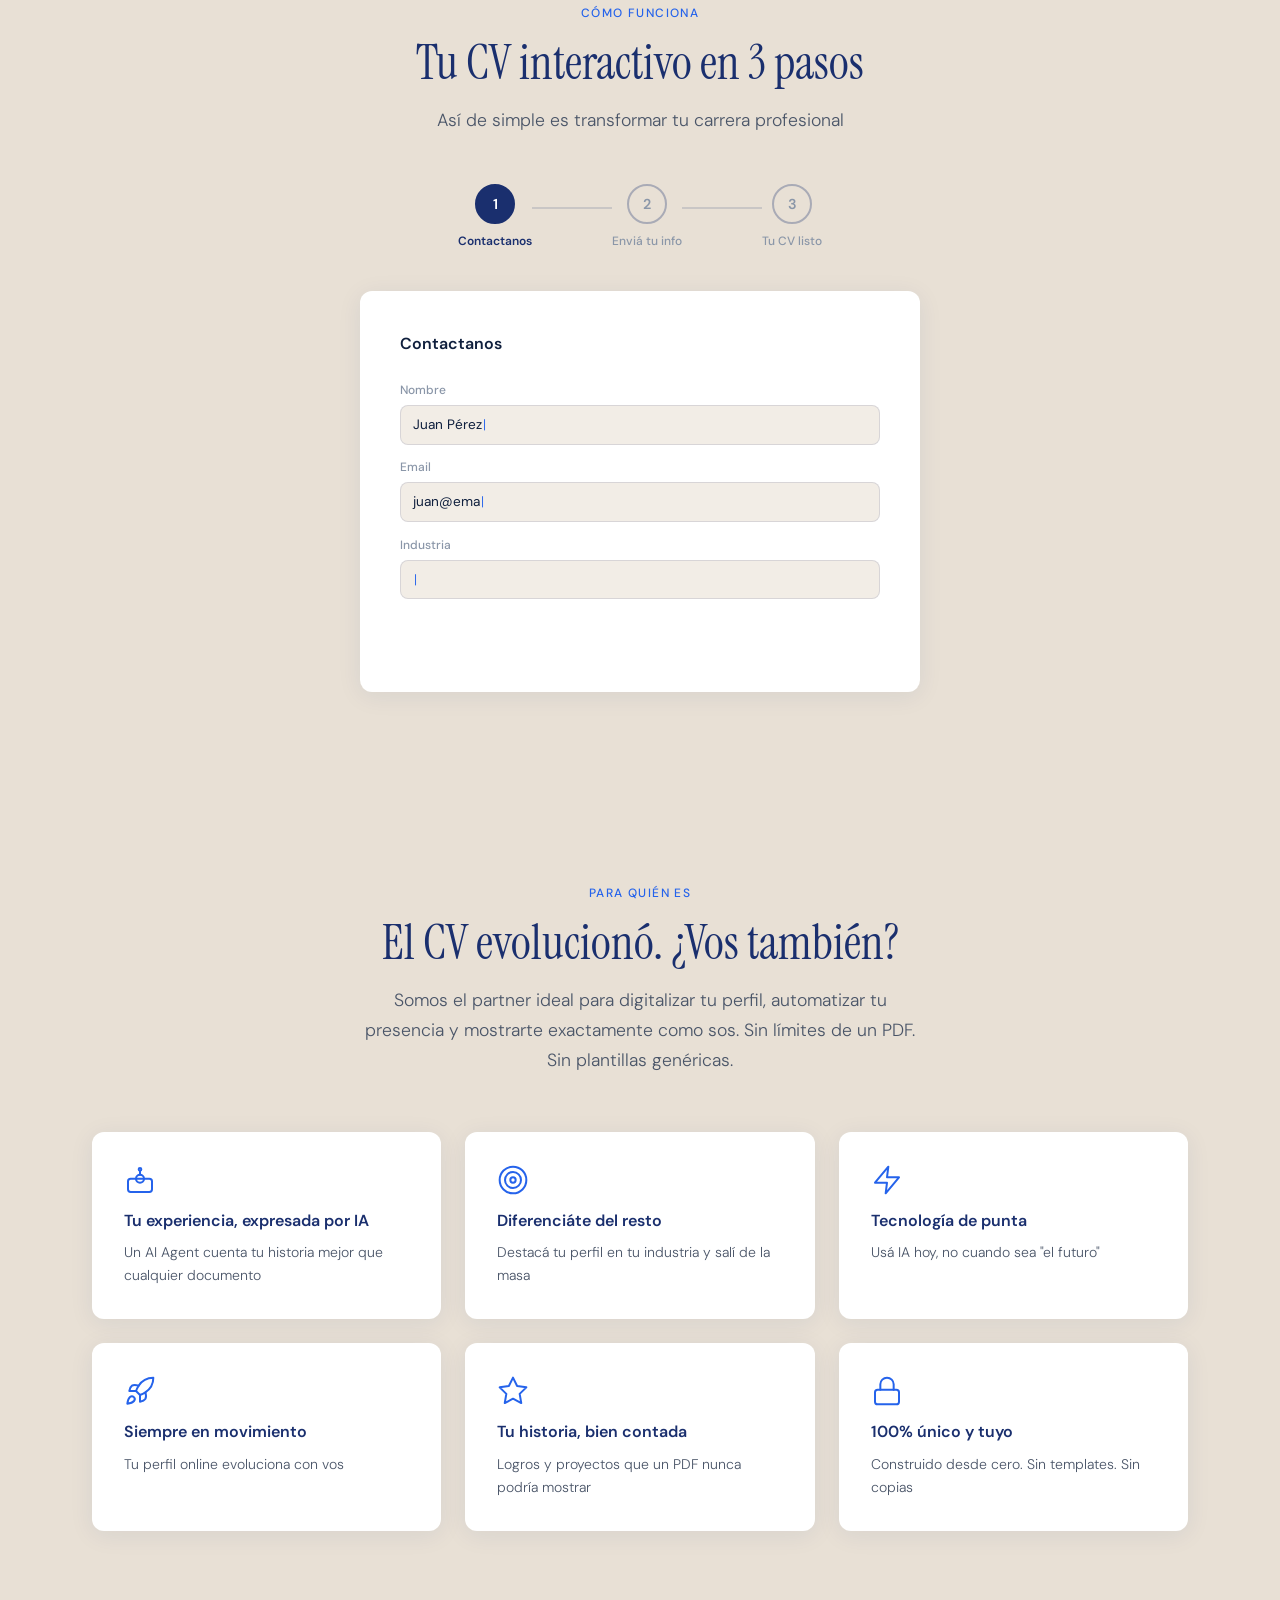
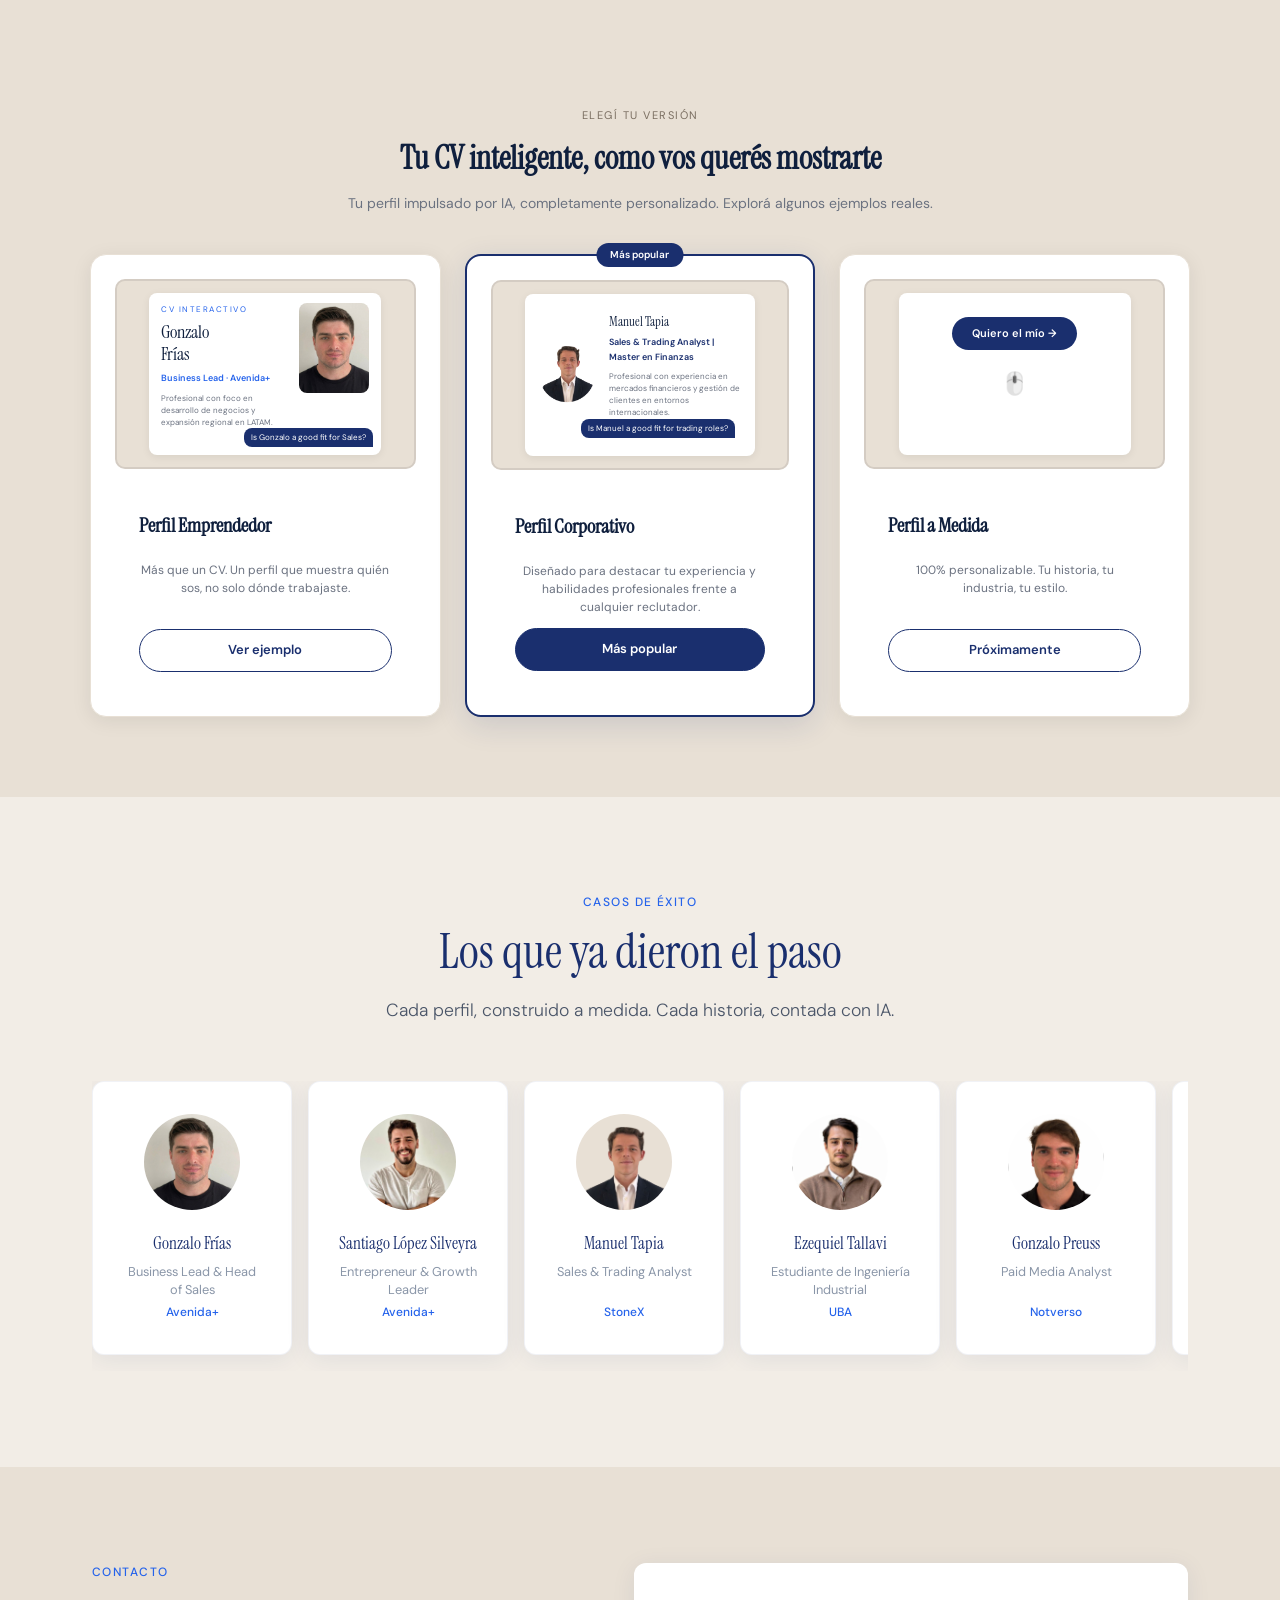
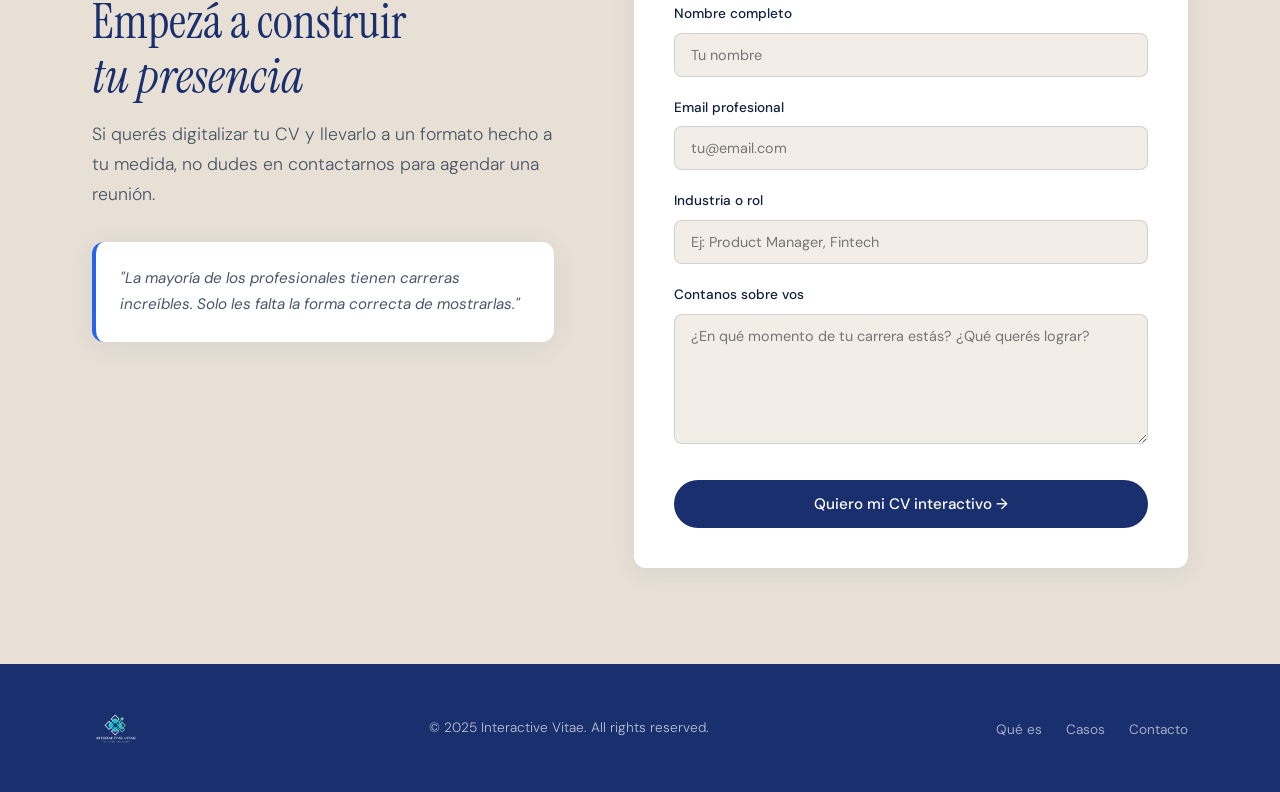
==== commit 603a03cc: "seo: robots.txt, sitemap.xml, canonicals, og:image absoluta, noindex gracias, copyright 2026" ====
--- a/index.html
+++ b/index.html
@@ -8,7 +8,9 @@
   <meta property="og:title" content="Interactive Vitae — Your career reimagined" />
   <meta property="og:description" content="CVs interactivos con IA para profesionales que quieren destacar." />
   <meta property="og:type" content="website" />
-  <meta property="og:image" content="logo.png" />
+  <meta property="og:image" content="https://interactivevitae.com/logo.png" />
+  <meta property="og:url" content="https://interactivevitae.com/" />
+  <link rel="canonical" href="https://interactivevitae.com/" />
   <link rel="icon" type="image/png" href="favicon-general.png" />
 
   <!-- Google Fonts -->
@@ -1114,7 +1116,7 @@
       <div class="footer-logo">
         <img src="logo-footer.png" alt="Interactive Vitae" />
       </div>
-      <p class="footer-copy" data-i18n="footer.copy">© 2025 Interactive Vitae. All rights reserved.</p>
+      <p class="footer-copy" data-i18n="footer.copy">© 2026 Interactive Vitae. All rights reserved.</p>
       <ul class="footer-links">
         <li><a href="#que-es" data-i18n="footer.link1">Qué es</a></li>
         <li><a href="#casos" data-i18n="footer.link2">Casos</a></li>
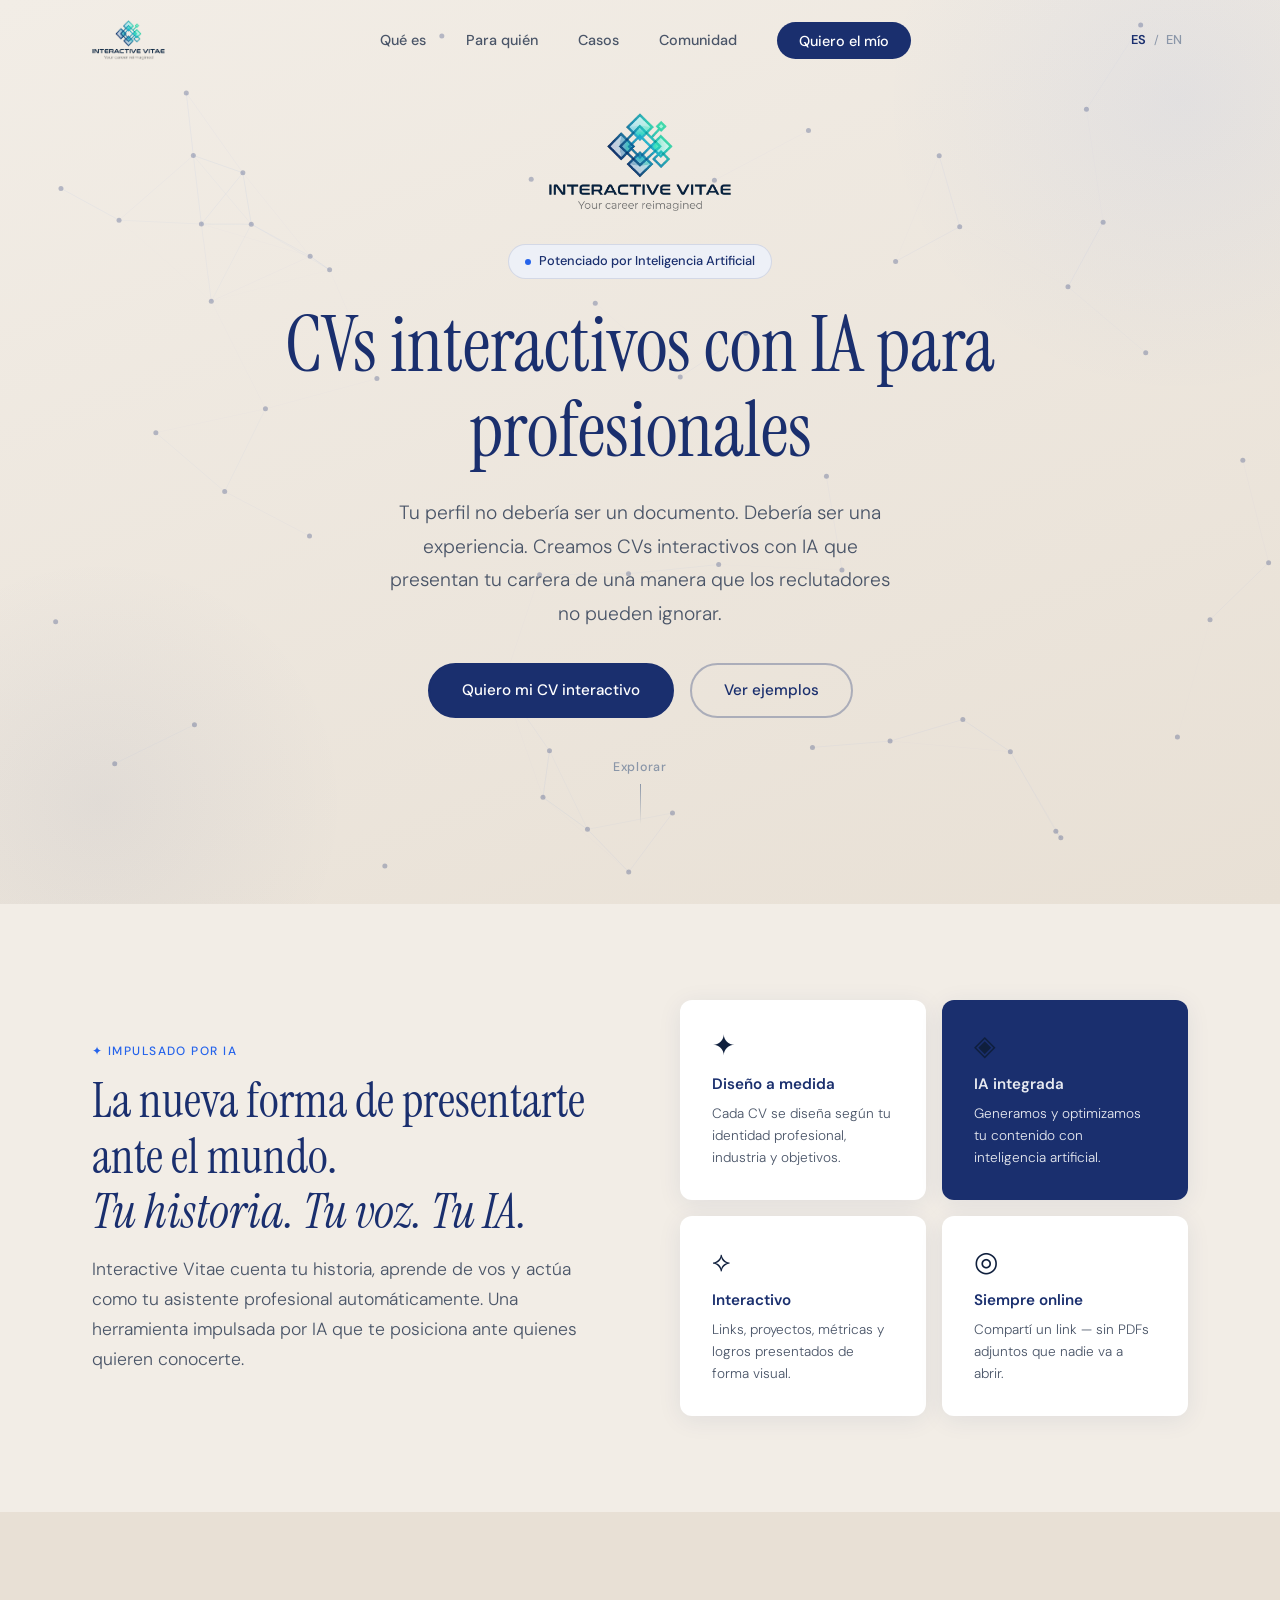
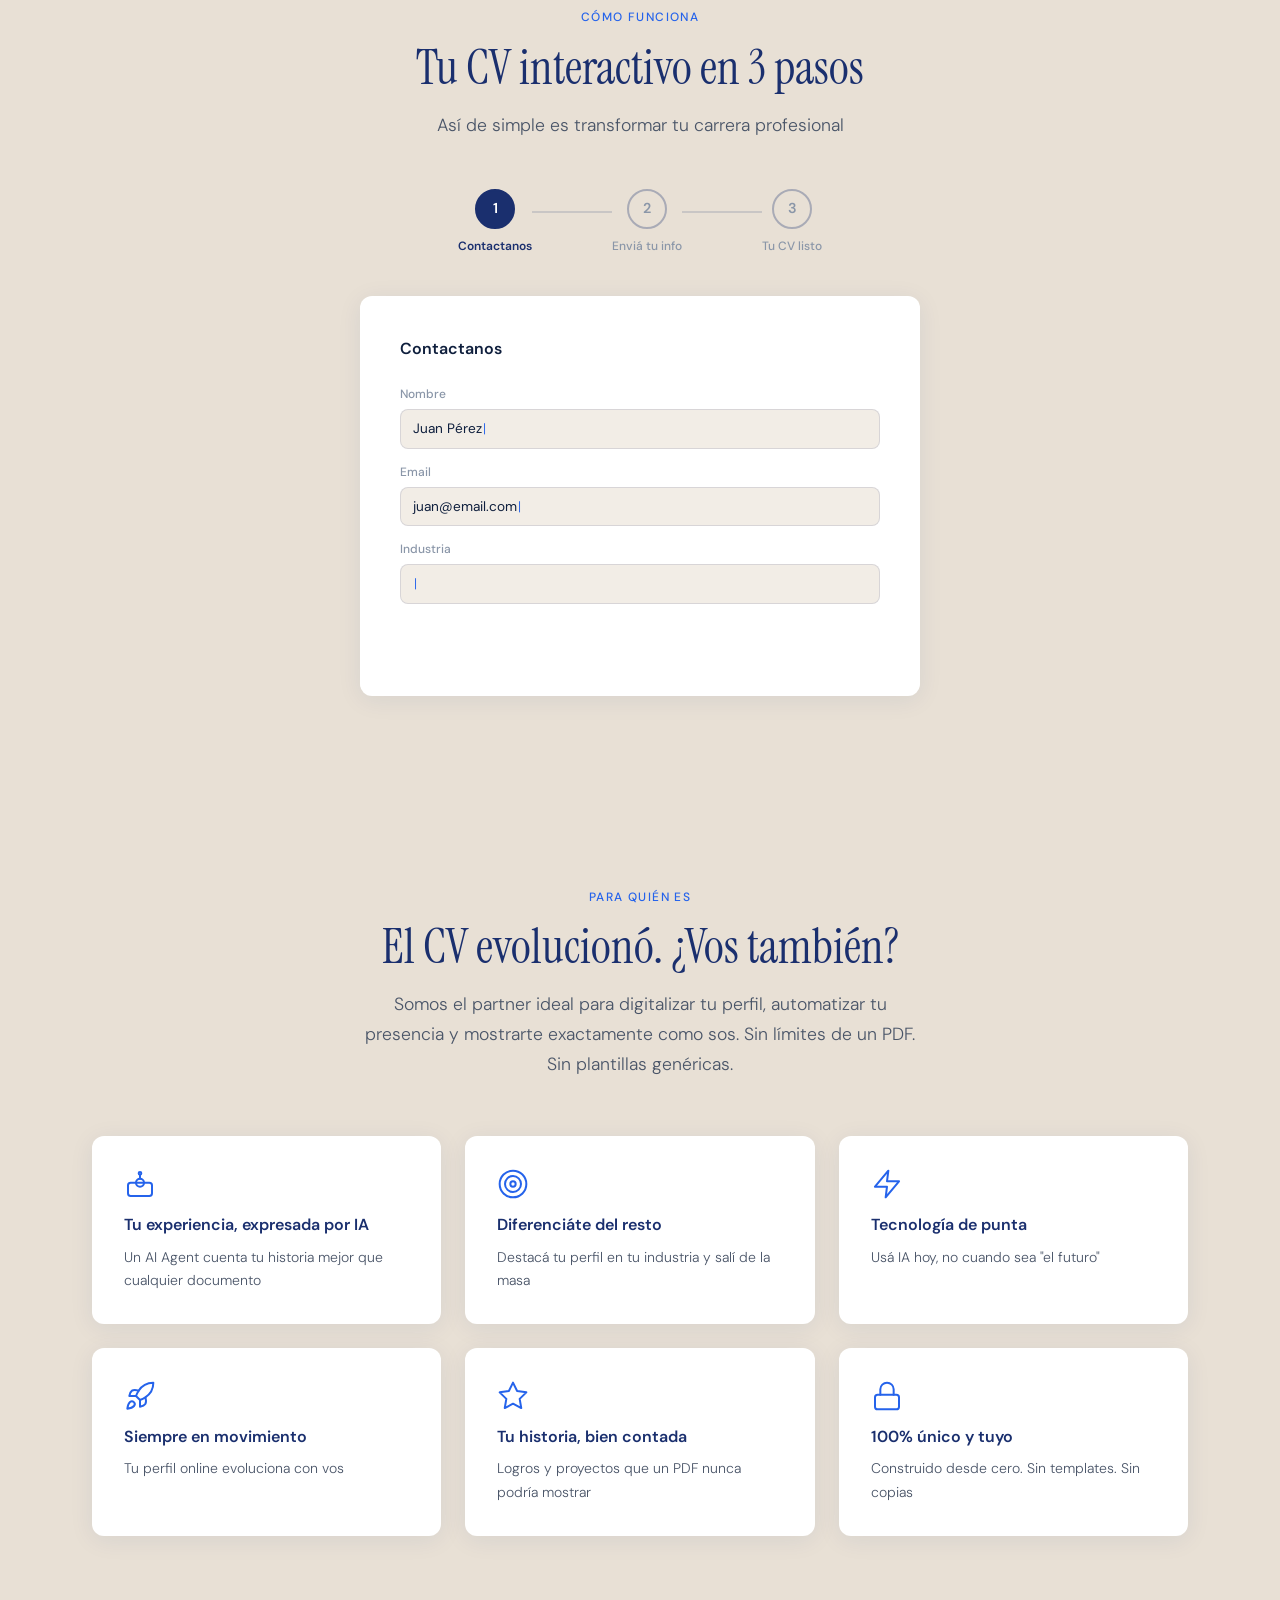
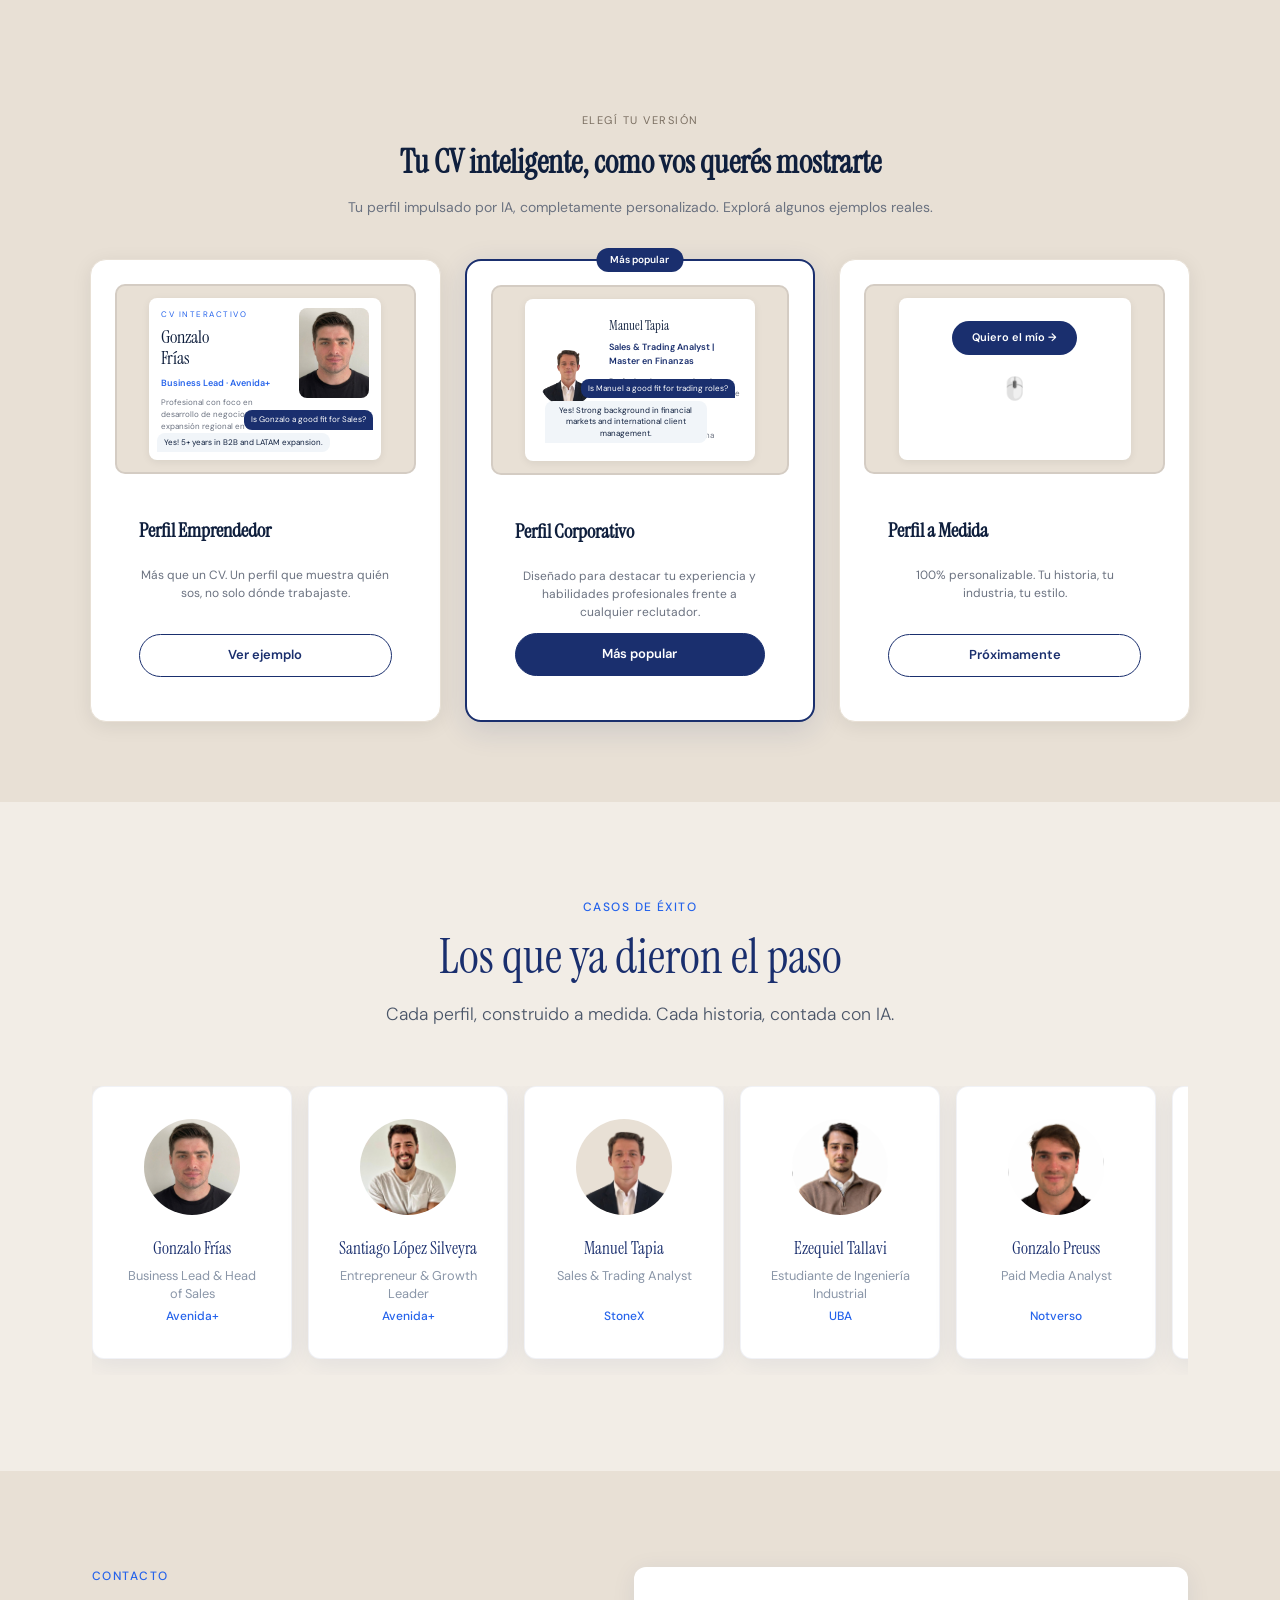
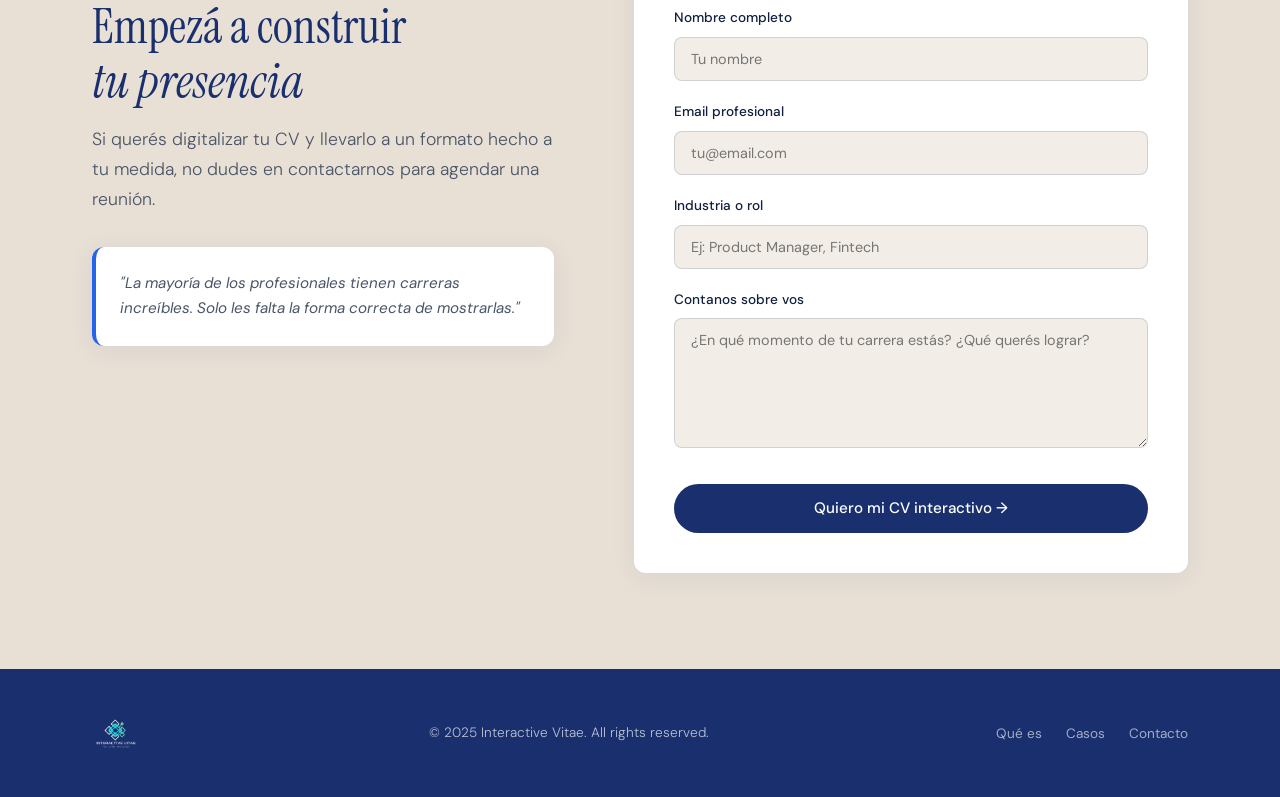
==== commit 04f73a76: "seo: JSON-LD, title keyword, twitter cards, cache headers, H1 keyword, netlify.toml fix" ====
--- a/index.html
+++ b/index.html
@@ -3,7 +3,7 @@
 <head>
   <meta charset="UTF-8" />
   <meta name="viewport" content="width=device-width, initial-scale=1.0" />
-  <title>Interactive Vitae — Your career reimagined</title>
+  <title>Interactive Vitae | CV Interactivo con IA para Profesionales</title>
   <meta name="description" content="Interactive Vitae crea CVs interactivos con inteligencia artificial que hacen que tu carrera destaque. Presentá tu perfil profesional de una manera que nunca antes fue posible." />
   <meta property="og:title" content="Interactive Vitae — Your career reimagined" />
   <meta property="og:description" content="CVs interactivos con IA para profesionales que quieren destacar." />
@@ -11,6 +11,25 @@
   <meta property="og:image" content="https://interactivevitae.com/logo.png" />
   <meta property="og:url" content="https://interactivevitae.com/" />
   <link rel="canonical" href="https://interactivevitae.com/" />
+  <meta name="twitter:card" content="summary_large_image" />
+  <meta name="twitter:title" content="Interactive Vitae | CV Interactivo con IA" />
+  <meta name="twitter:description" content="Tu CV interactivo impulsado por IA. Reclutadores pueden chatear con tu perfil en tiempo real." />
+  <meta name="twitter:image" content="https://interactivevitae.com/logo.png" />
+  <script type="application/ld+json">
+  {
+    "@context": "https://schema.org",
+    "@type": "Organization",
+    "name": "Interactive Vitae",
+    "url": "https://interactivevitae.com",
+    "logo": "https://interactivevitae.com/logo.png",
+    "description": "CVs interactivos con IA para profesionales. Tu perfil impulsado por inteligencia artificial.",
+    "email": "contacto@interactivevitae.com",
+    "foundingDate": "2026",
+    "sameAs": [
+      "https://www.linkedin.com/company/interactive-vitae"
+    ]
+  }
+  </script>
   <link rel="icon" type="image/png" href="favicon-general.png" />
 
   <!-- Google Fonts -->
@@ -71,7 +90,7 @@
           <span data-i18n="hero.badge">Potenciado por Inteligencia Artificial</span>
         </span>
 
-        <h1 class="fade-in fade-in-delay-2" data-i18n="hero.title">Your career reimagined</h1>
+        <h1 class="fade-in fade-in-delay-2" data-i18n="hero.title">CVs interactivos con IA para profesionales</h1>
 
         <p class="hero-subtitle fade-in fade-in-delay-3" data-i18n="hero.subtitle">
           Tu perfil no debería ser un documento. Debería ser una experiencia.
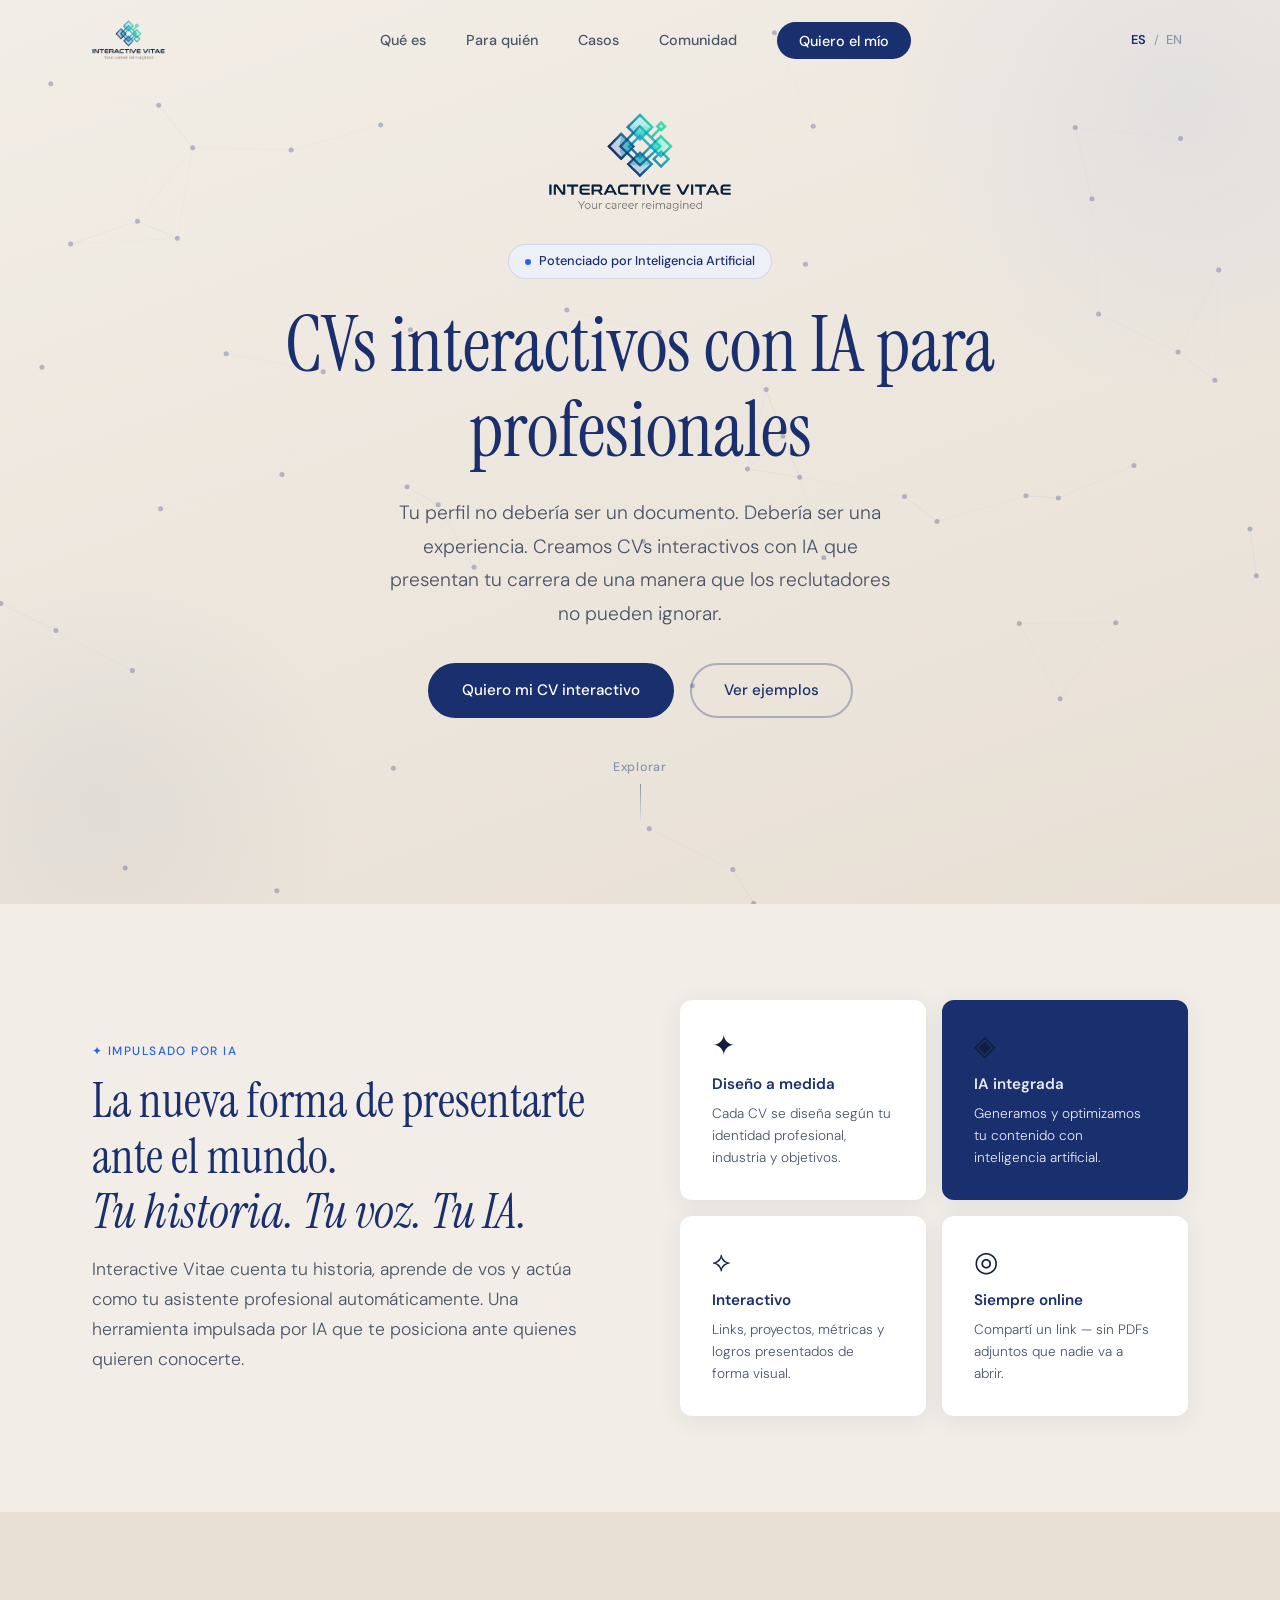
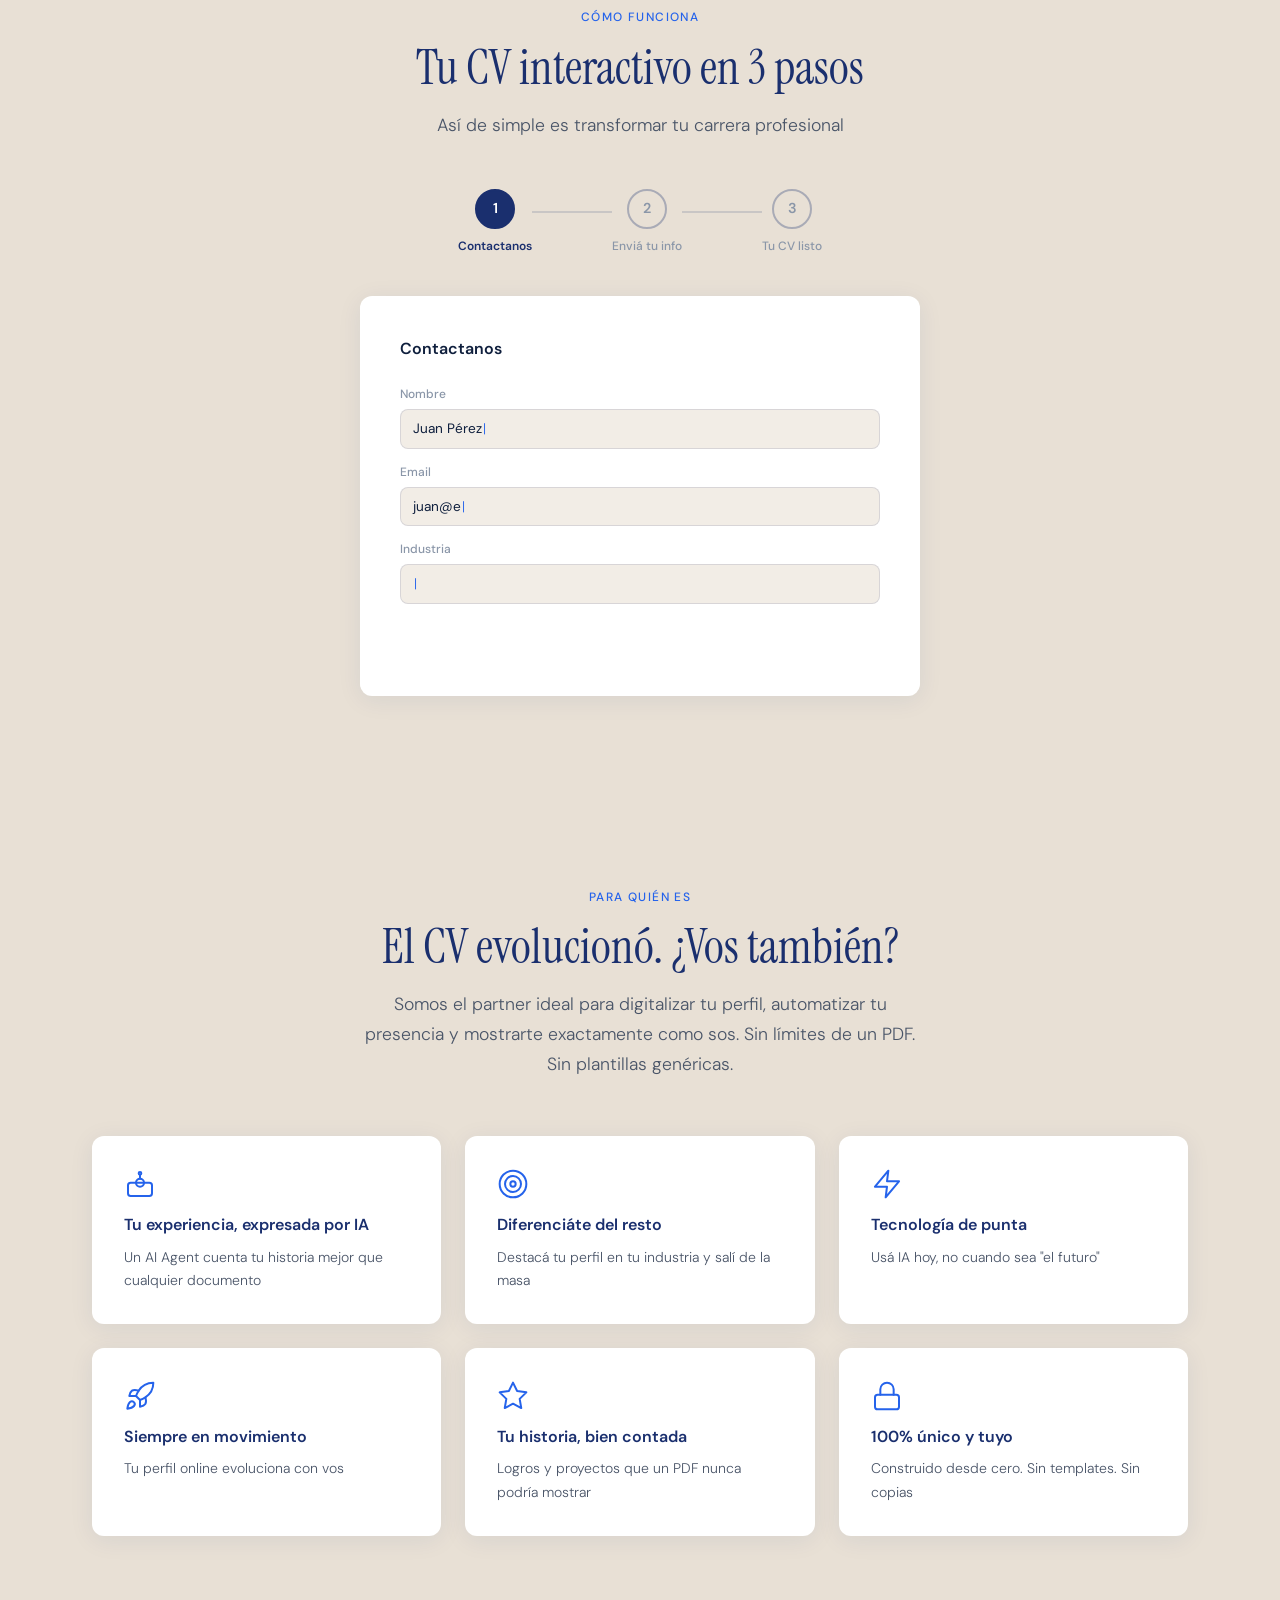
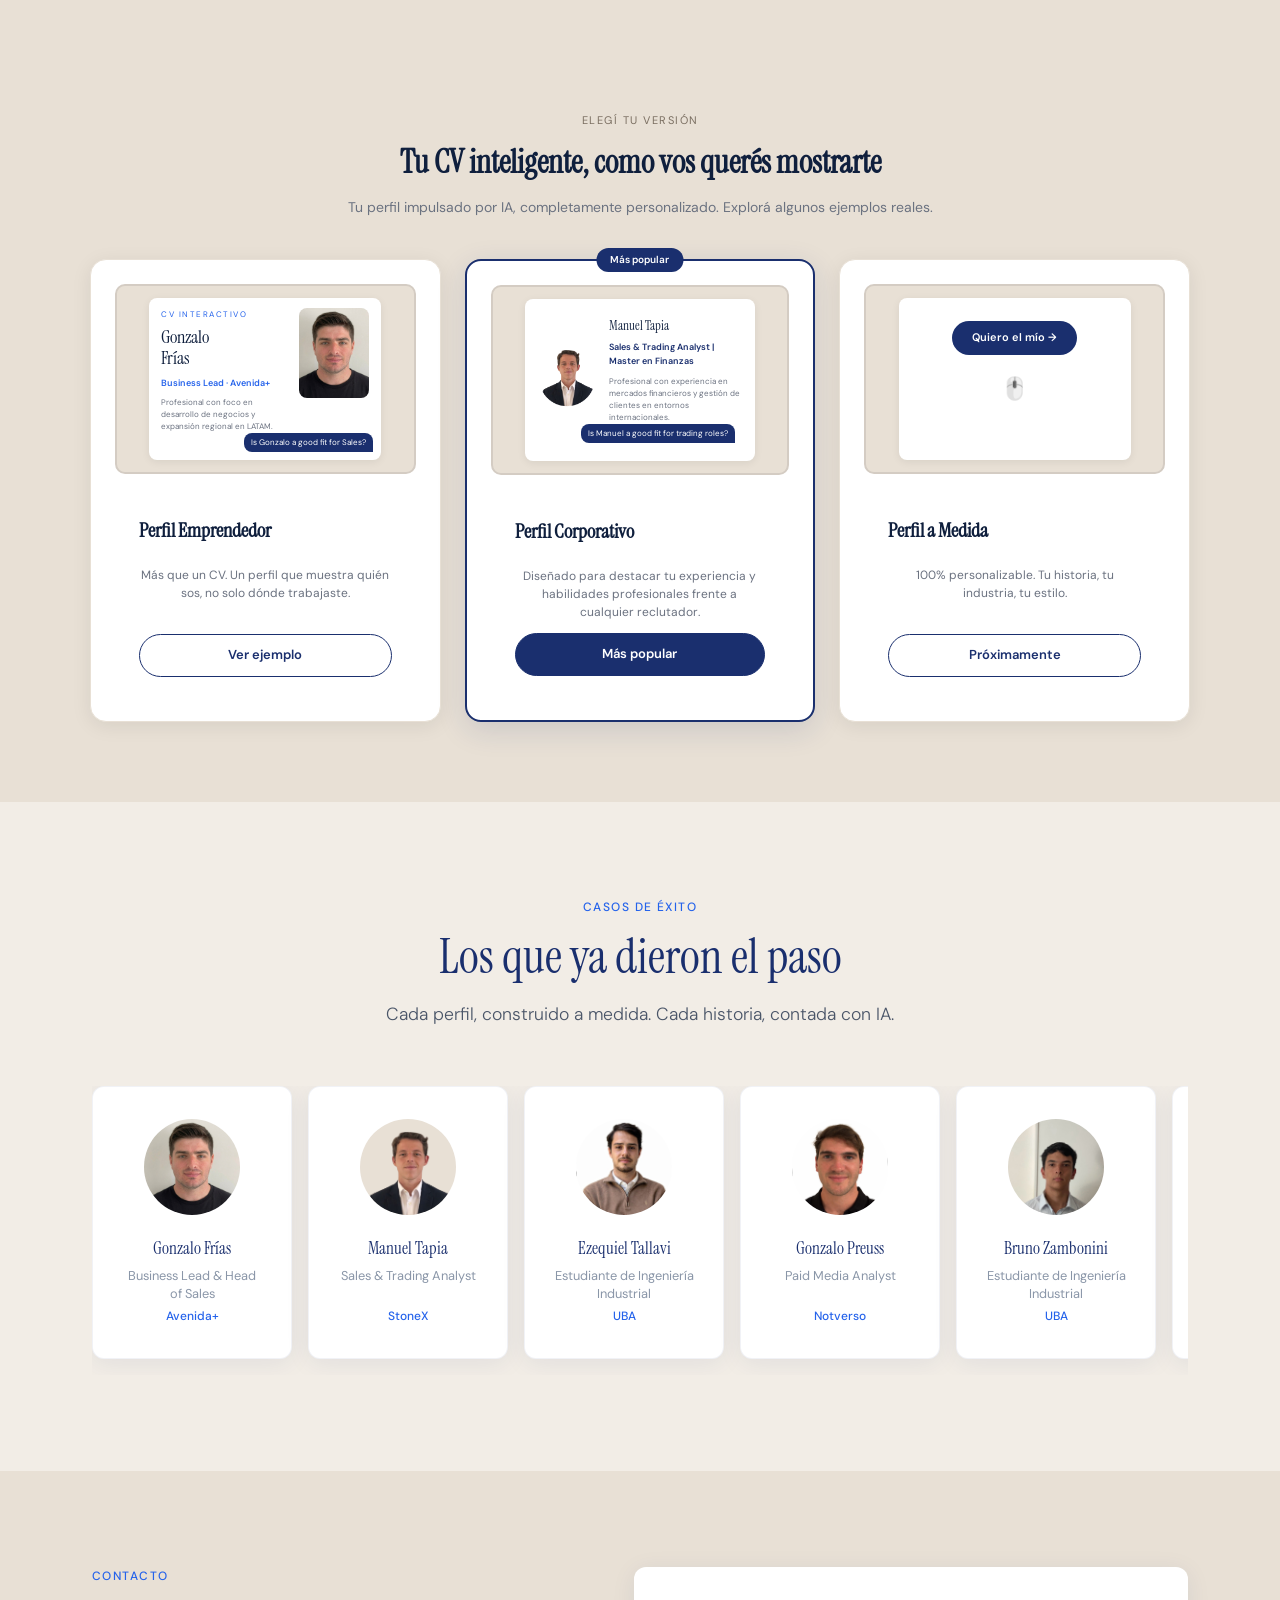
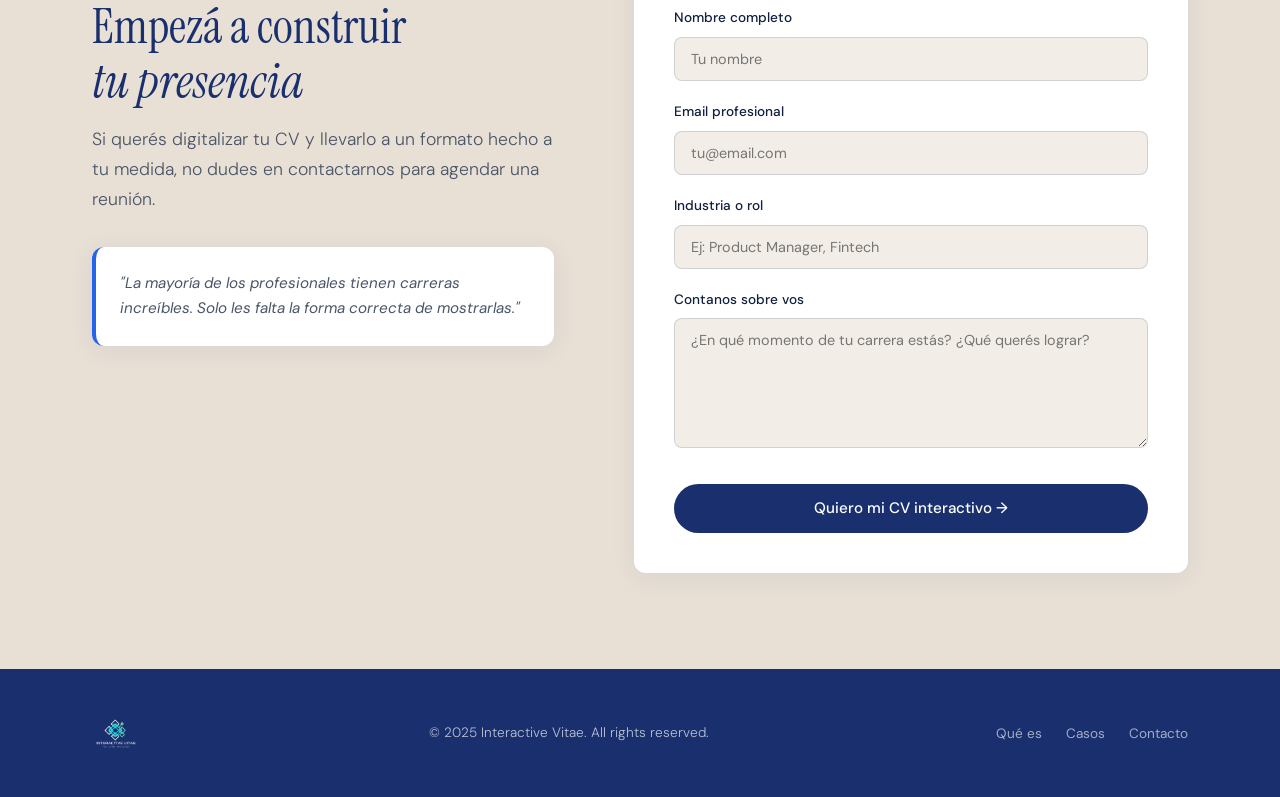
==== commit dccefb81: "fix: remove Santiago Lopez Silveyra from casos" ====
--- a/index.html
+++ b/index.html
@@ -888,16 +888,6 @@
               <p class="caso-empresa">Avenida+</p>
             </a>
 
-            <!-- Card 2: Santiago López Silveyra -->
-            <a href="https://santiago-lopez-silveyra-interactive.netlify.app/" target="_blank" rel="noopener noreferrer" class="caso-card">
-              <div class="caso-photo-wrap">
-                <img src="foto-santiago.jpeg" alt="Santiago López Silveyra" class="caso-photo" />
-              </div>
-              <h3 class="caso-name">Santiago López Silveyra</h3>
-              <p class="caso-role" data-i18n="casos.card2.role">Entrepreneur & Growth Leader</p>
-              <p class="caso-empresa">Avenida+</p>
-            </a>
-
             <!-- Card 3: Manuel Tapia -->
             <a href="https://tapiam.interactivevitae.com" target="_blank" rel="noopener noreferrer" class="caso-card">
               <div class="caso-photo-wrap">
@@ -964,15 +954,6 @@
               </div>
               <h3 class="caso-name">Gonzalo Frías</h3>
               <p class="caso-role">Business Lead & Head of Sales</p>
-              <p class="caso-empresa">Avenida+</p>
-            </a>
-
-            <a href="https://santiago-lopez-silveyra-interactive.netlify.app/" target="_blank" rel="noopener noreferrer" class="caso-card" aria-hidden="true">
-              <div class="caso-photo-wrap">
-                <img src="foto-santiago.jpeg" alt="" class="caso-photo" />
-              </div>
-              <h3 class="caso-name">Santiago López Silveyra</h3>
-              <p class="caso-role">Entrepreneur & Growth Leader</p>
               <p class="caso-empresa">Avenida+</p>
             </a>
 
